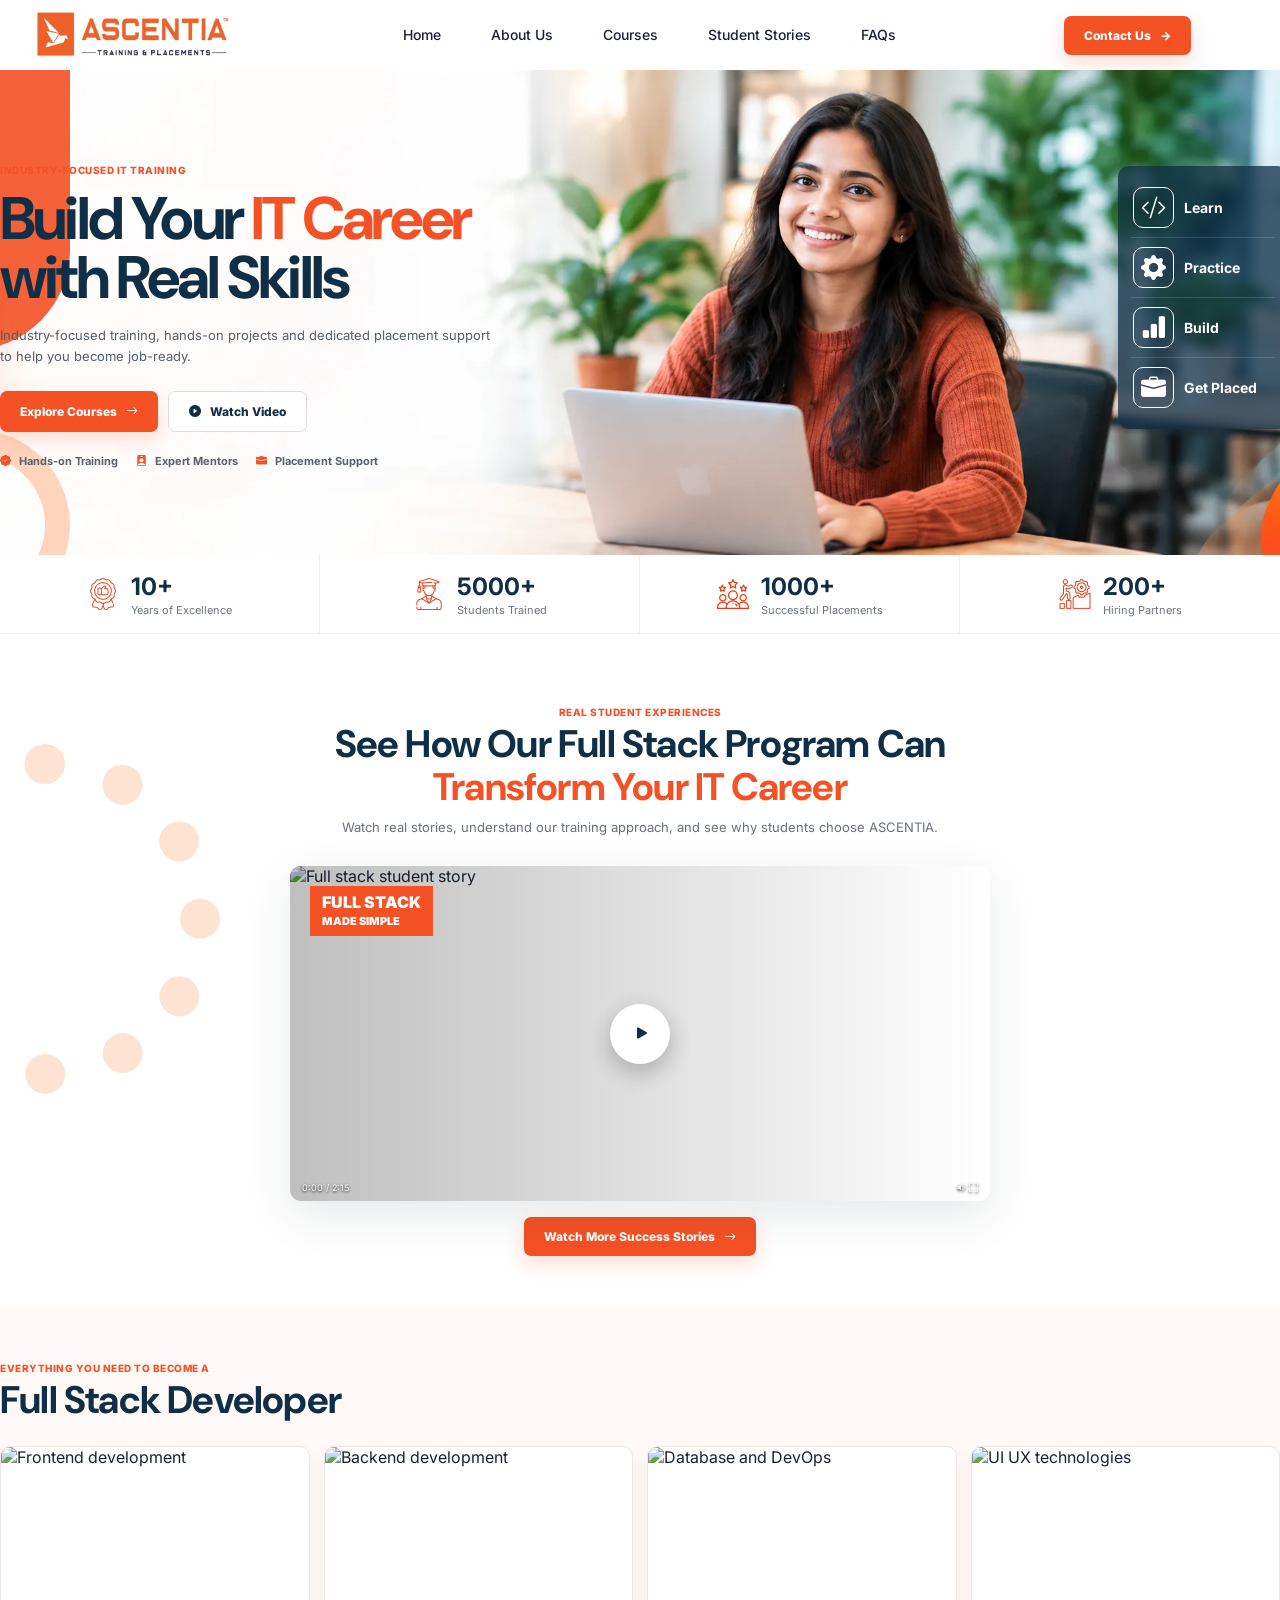
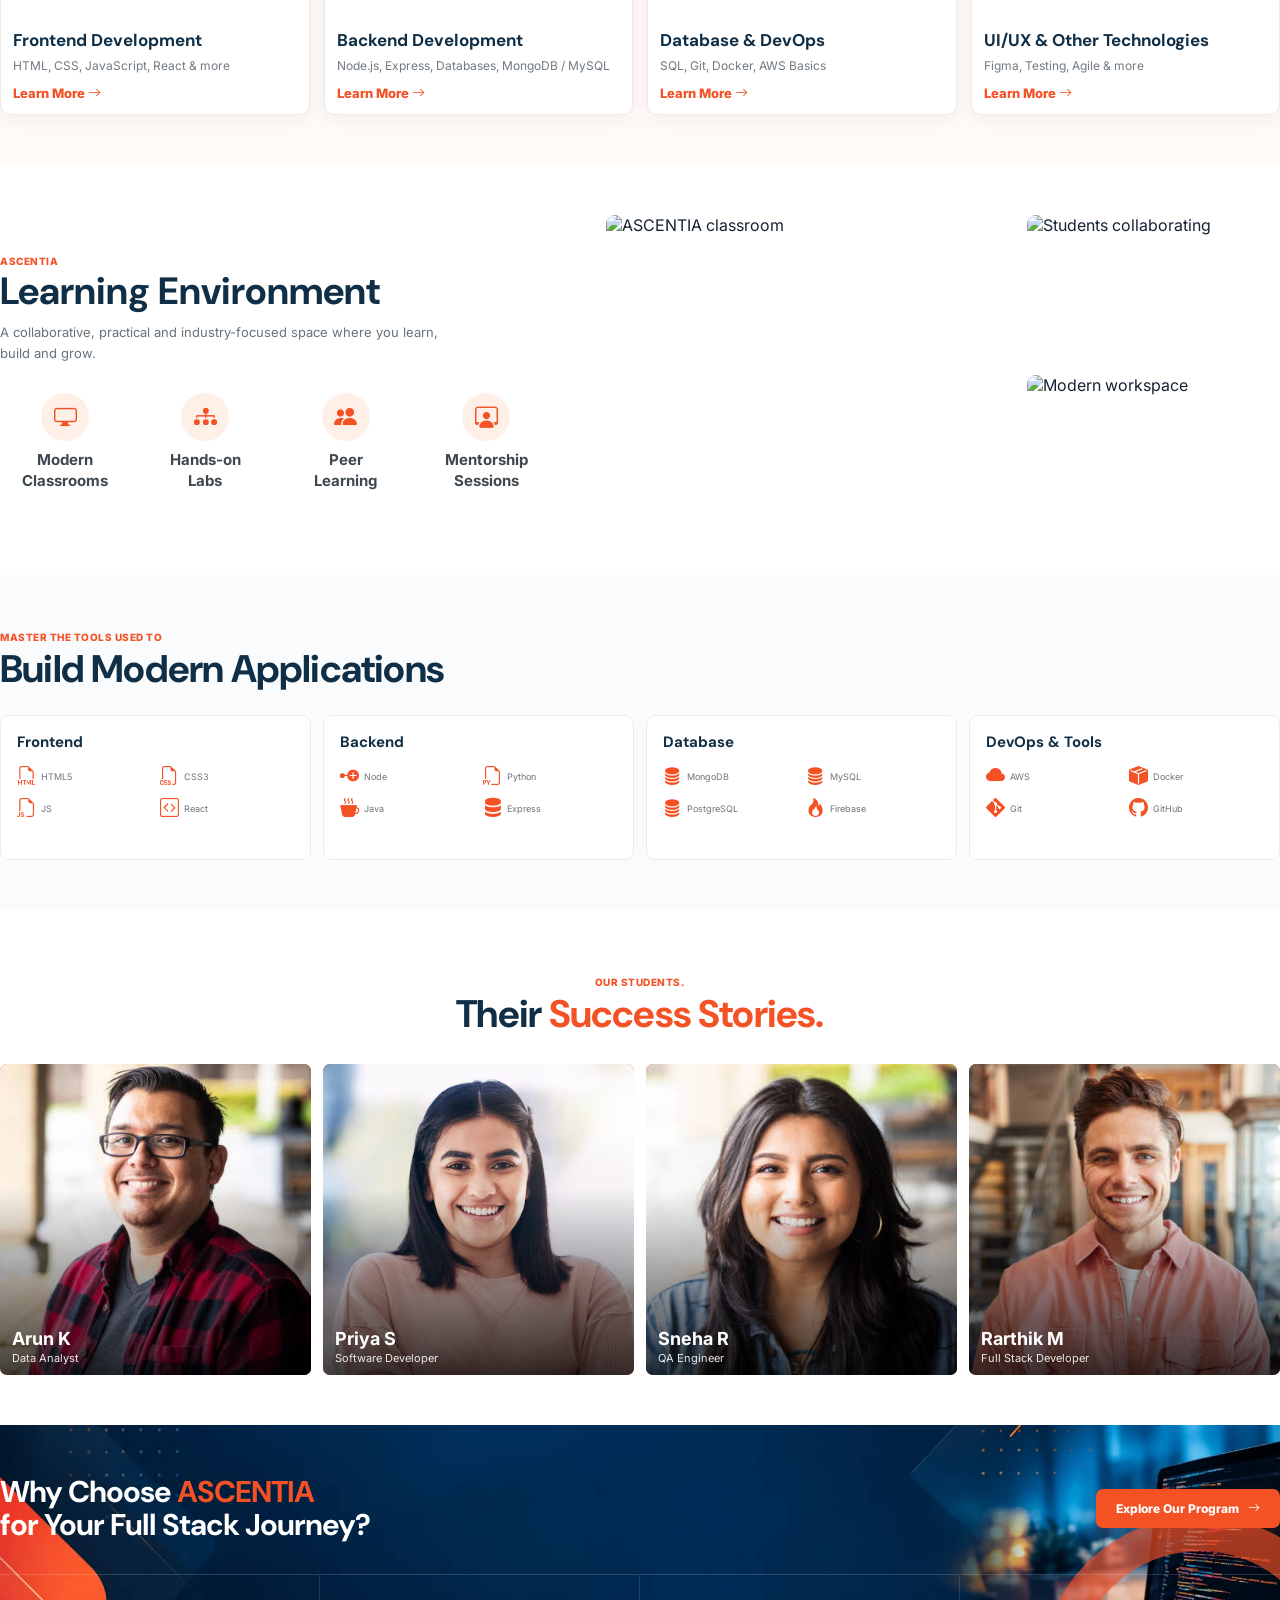
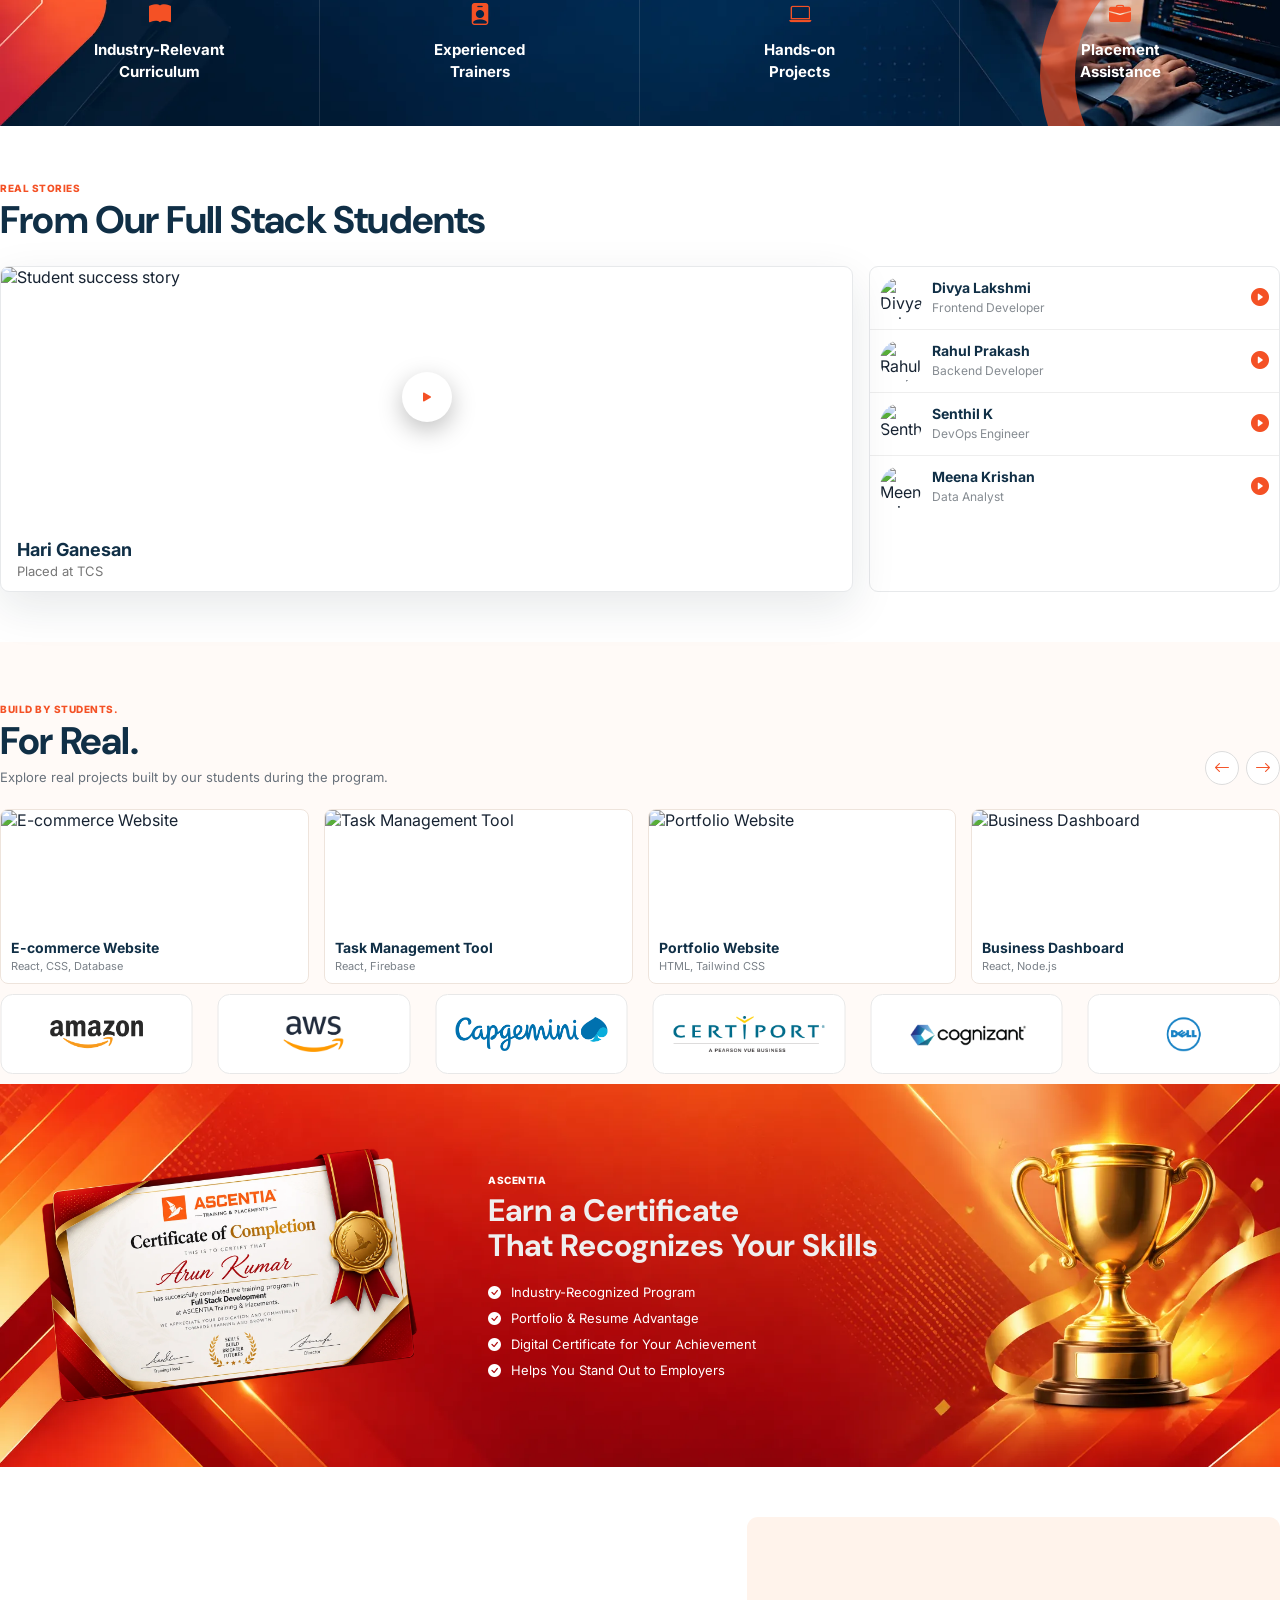
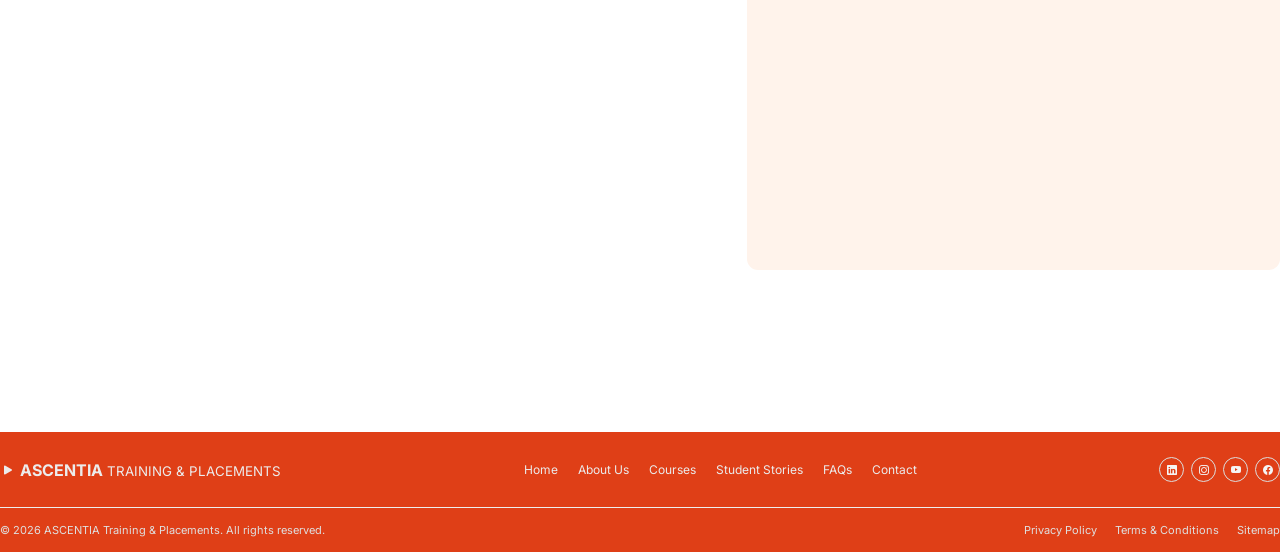
==== index.html @ ca0355bc "first commit" ====
<!DOCTYPE html>
<html lang="en">

<head>
    <meta charset="UTF-8">
    <meta name="viewport" content="width=device-width, initial-scale=1.0, maximum-scale=1.0, user-scalable=no">
    <meta name="description"
        content="ASCENTIA Training & Placements - Build your IT career with real skills, hands-on projects and placement support.">
    <title>ASCENTIA | IT Training & Placements</title>

    <link rel="stylesheet" href="assets/css/bootstrap.min.css">
    <link rel="stylesheet" href="assets/css/bootstrap-icons.min.css">
    <link rel="stylesheet" href="assets/css/swiper-bundle.min.css">
    <link rel="stylesheet" href="assets/css/aos.css">
    <link rel="stylesheet" href="assets/css/main.css">
</head>

<body>
    <div class="page-wrapper">
        <!-- Main Header-->
        <!-- ================= HEADER ================= -->
        <div class="page-wrapper">

            <header class="main-header header-style-one" id="header">

                <!-- Main Box -->
                <div class="main-box">
                    <div class="auto-container">

                        <!-- Logo -->
                        <div class="logo-box">
                            <div class="logo">
                                <a href="index.html">
                                    <img src="assets/images/logo.webp" alt="ASCENTIA Training & Placements"
                                        title="ASCENTIA Training & Placements">
                                </a>
                            </div>
                        </div>

                        <!-- Navigation -->
                        <div class="nav-outer">
                            <nav class="nav main-menu">
                                <ul class="navigation">

                                    <li>
                                        <a href="index.html">Home</a>
                                    </li>

                                    <li>
                                        <a href="#about">About Us</a>
                                    </li>

                                    <li>
                                        <a href="#courses">Courses</a>
                                    </li>

                                    <li>
                                        <a href="#stories">Student Stories</a>
                                    </li>

                                    <li>
                                        <a href="#faq">FAQs</a>
                                    </li>
                                </ul>
                            </nav>
                        </div>

                        <!-- Right Side -->
                        <div class="outer-box">

                            <div class="info-box">
                                <a href="#contact" class="btn btn-orange">
                                    Contact Us<span>→</span>
                                </a>
                            </div>

                            <div class="mobile-nav-toggler d-block d-lg-none">
                                <i class="bi bi-list"></i>
                            </div>

                        </div>

                    </div>
                </div>


                <!-- ================= MOBILE MENU ================= -->
                <div class="auto-container">

                    <div class="mobile-menu">

                        <div class="menu-backdrop"></div>

                        <nav class="menu-box">

                            <!-- Mobile Top -->
                            <div class="upper-box">

                                <div class="nav-logo">
                                    <a href="index.html">
                                        <img src="assets/images/logo.webp" alt="ASCENTIA Training & Placements">
                                    </a>
                                </div>

                                <div class="close-btn">
                                    <i class="bi bi-x"></i>
                                </div>

                            </div>


                            <!-- Mobile Navigation -->
                            <ul class="navigation clearfix d-block d-lg-none ps-0">

                                <li>
                                    <a href="index.html">Home</a>
                                </li>

                                <li>
                                    <a href="#about">About Us</a>
                                </li>

                                <li>
                                    <a href="#courses">Courses</a>
                                </li>

                                <li>
                                    <a href="#stories">Student Stories</a>
                                </li>

                                <li>
                                    <a href="#faq">FAQs</a>
                                </li>

                                <li>
                                    <a href="#contact">Contact Us</a>
                                </li>

                            </ul>


                            <!-- Mobile Content -->
                            <div class="content-box d-none d-lg-block">

                                <h4 class="title">
                                    ASCENTIA Training & Placements
                                </h4>

                                <p class="text">
                                    Industry-focused IT training with practical
                                    learning, hands-on projects, expert mentorship
                                    and placement assistance.
                                </p>

                            </div>


                            <!-- Contact Details -->
                            <ul class="contact-list-one">

                                <li>
                                    <div class="contact-info-box">

                                        <i class="bi bi-telephone"></i>

                                        <div>
                                            <span class="title">Call Now</span>

                                            <a href="tel:+918248329073">
                                                +91 82483 29073
                                            </a>
                                        </div>

                                    </div>
                                </li>


                                <li>
                                    <div class="contact-info-box">

                                        <i class="bi bi-envelope"></i>

                                        <div>
                                            <span class="title">Send Email</span>

                                            <a href="mailto:info@ascentia.example">
                                                info@ascentia.example
                                            </a>
                                        </div>

                                    </div>
                                </li>


                                <li>
                                    <div class="contact-info-box">

                                        <i class="bi bi-geo-alt"></i>

                                        <div>
                                            <span class="title">Address</span>

                                            Your Training Centre Address,
                                            Coimbatore, Tamil Nadu, India

                                        </div>

                                    </div>
                                </li>

                            </ul>


                            <!-- Social Links -->
                            <ul class="social-links mb-0">

                                <li>
                                    <a href="#" target="_blank" aria-label="Facebook">
                                        <i class="bi bi-facebook"></i>
                                    </a>
                                </li>

                                <li>
                                    <a href="#" target="_blank" aria-label="Instagram">
                                        <i class="bi bi-instagram"></i>
                                    </a>
                                </li>

                                <li>
                                    <a href="#" target="_blank" aria-label="LinkedIn">
                                        <i class="bi bi-linkedin"></i>
                                    </a>
                                </li>

                                <li>
                                    <a href="#" target="_blank" aria-label="YouTube">
                                        <i class="bi bi-youtube"></i>
                                    </a>
                                </li>

                            </ul>

                        </nav>

                    </div>

                </div>

                <!-- End Mobile Menu -->

            </header>
            <!--End Main Header -->
            <main>
                <!-- ================= HERO ================= -->
                <section class="hero" id="home">
                    <div class="shape shape-left shape-orange"></div>
                    <div class="shape shape-left-2"></div>
                    <div class="shape shape-right shape-orange"></div>
                    <div class="container hero-grid">
                        <div class="hero-copy reveal">
                            <span class="eyebrow" data-aos="fade-up" data-aos-duration="1200">INDUSTRY-FOCUSED IT
                                TRAINING</span>
                            <h1 data-aos="fade-up" data-aos-duration="1200" data-aos-delay="200">Build Your <span>IT
                                    Career</span><br>with Real Skills</h1>
                            <p data-aos="fade-up" data-aos-duration="1200" data-aos-delay="300">Industry-focused
                                training,
                                hands-on projects and dedicated placement support to help you
                                become
                                job-ready.</p>
                            <div class="hero-actions">
                                <a href="#courses" class="btn btn-orange" data-aos="fade-up" data-aos-duration="1200"
                                    data-aos-delay="400">Explore Courses <i class="bi bi-arrow-right"></i></a>
                                <button class="btn btn-outline video-btn"
                                    data-video="https://www.youtube.com/embed/ScMzIvxBSi4" data-aos="fade-up"
                                    data-aos-duration="1200" data-aos-delay="400">
                                    <i class="bi bi-play-circle-fill"></i> Watch Video
                                </button>
                            </div>
                            <div class="hero-points">
                                <span data-aos="fade-up" data-aos-duration="1200" data-aos-delay="500"><i
                                        class="bi bi-patch-check-fill"></i> Hands-on Training</span>
                                <span data-aos="fade-up" data-aos-duration="1200" data-aos-delay="550"><i
                                        class="bi bi-person-badge-fill"></i> Expert Mentors</span>
                                <span data-aos="fade-up" data-aos-duration="1200" data-aos-delay="600"><i
                                        class="bi bi-briefcase-fill"></i> Placement Support</span>
                            </div>
                        </div>
                        <div class="hero-visual reveal">
                            <!-- <div class="hero-image-wrap">
                            <img src="https://images.unsplash.com/photo-1531482615713-2afd69097998?auto=format&fit=crop&w=1000&q=85"
                                alt="Student learning IT skills">
                        </div> -->
                            <div class="hero-side-card" data-aos="zoom-in" data-aos-duration="1200"
                                data-aos-delay="200">
                                <div><i class="bi bi-code-slash"></i><span>Learn</span></div>
                                <div><i class="bi bi-gear-fill"></i><span>Practice</span></div>
                                <div><i class="bi bi-bar-chart-fill"></i><span>Build</span></div>
                                <div><i class="bi bi-briefcase-fill"></i><span>Get Placed</span></div>
                            </div>
                        </div>
                    </div>
                </section>

                <!-- ================= STATS ================= -->
                <section class="stats-section">
                    <div class="container stats-grid">
                        <div class="stat-item" data-aos="fade-up" data-aos-duration="1200">
                            <div class="stat-icon">
                                <img src="assets/images/icons/excellence.png" alt="">
                            </div>
                            <div><strong>10+</strong><span>Years of Excellence</span></div>
                        </div>
                        <div class="stat-item" data-aos="fade-up" data-aos-duration="1200">
                            <div class="stat-icon">
                                <img src="assets/images/icons/students.png" alt="">
                            </div>
                            <div><strong>5000+</strong><span>Students Trained</span></div>
                        </div>
                        <div class="stat-item" data-aos="fade-up" data-aos-duration="1200">
                            <div class="stat-icon">
                                <img src="assets/images/icons/hiring-partner.png" alt="">
                            </div>
                            <div><strong>1000+</strong><span>Successful Placements</span></div>
                        </div>
                        <div class="stat-item" data-aos="fade-up" data-aos-duration="1200">
                            <div class="stat-icon">
                                <img src="assets/images/icons/placements.png" alt="">
                            </div>
                            <div><strong>200+</strong><span>Hiring Partners</span></div>
                        </div>
                    </div>
                </section>

                <!-- ================= VIDEO ================= -->
                <section class="video-section section-pad">
                    <div class="container">
                        <div class="section-heading center reveal" data-aos="fade-up" data-aos-duration="1200">
                            <span class="section-label">REAL STUDENT EXPERIENCES</span>
                            <h2>See How Our Full Stack Program Can <span>Transform Your IT Career</span></h2>
                            <p>Watch real stories, understand our training approach, and see why students choose
                                ASCENTIA.
                            </p>
                        </div>
                        <div class="featured-video reveal" data-aos="zoom-in" data-aos-duration="1200">
                            <div class="video-thumb">
                                <img src="https://images.unsplash.com/photo-1516321318423-f06f85e504b3?auto=format&fit=crop&w=1000&q=85"
                                    alt="Full stack student story">
                                <div class="video-overlay"></div>
                                <span class="video-label">FULL STACK<br><small>MADE SIMPLE</small></span>
                                <button class="play-large video-btn"
                                    data-video="https://www.youtube.com/embed/ScMzIvxBSi4" aria-label="Play video">
                                    <i class="bi bi-play-fill"></i>
                                </button>
                                <div class="video-controls">
                                    <span>0:00 / 2:15</span>
                                    <span><i class="bi bi-volume-up-fill"></i> <i class="bi bi-fullscreen"></i></span>
                                </div>
                            </div>
                        </div>
                        <div class="center">
                            <button class="btn btn-orange video-btn"
                                data-video="https://www.youtube.com/embed/ScMzIvxBSi4">Watch More Success Stories <i
                                    class="bi bi-arrow-right"></i></button>
                        </div>
                    </div>
                </section>

                <!-- ================= COURSES ================= -->
                <section class="courses-section section-pad" id="courses">
                    <div class="container">
                        <div class="section-top reveal d-flex justify-content-center" data-aos="fade-up"
                            data-aos-duration="1200">
                            <div class="text-center w-100">
                                <span class="section-label">EVERYTHING YOU NEED TO BECOME A</span>
                                <h2>Full Stack Developer</h2>
                            </div>
                            <!-- <a href="#" class="text-link">View All Courses <i class="bi bi-arrow-right"></i></a> -->
                        </div>
                        <div class="course-grid">
                            <article class="course-card reveal" data-aos="fade-up" data-aos-duration="1200">
                                <div class="course-img"><img
                                        src="https://images.unsplash.com/photo-1547658719-da2b51169166?auto=format&fit=crop&w=700&q=80"
                                        alt="Frontend development"></div>
                                <div class="course-content">
                                    <h3> Frontend Development</h3>
                                    <p>HTML, CSS, JavaScript, React & more</p>
                                    <a href="#">Learn More <i class="bi bi-arrow-right"></i></a>
                                </div>
                            </article>
                            <article class="course-card reveal" data-aos="fade-up" data-aos-duration="1200"
                                data-aos-delay="100">
                                <div class="course-img"><img
                                        src="https://images.unsplash.com/photo-1555066931-4365d14bab8c?auto=format&fit=crop&w=700&q=80"
                                        alt="Backend development"></div>
                                <div class="course-content">
                                    <h3> Backend Development</h3>
                                    <p>Node.js, Express, Databases, MongoDB / MySQL</p>
                                    <a href="#">Learn More <i class="bi bi-arrow-right"></i></a>
                                </div>
                            </article>
                            <article class="course-card reveal" data-aos="fade-up" data-aos-duration="1200"
                                data-aos-delay="200">
                                <div class="course-img"><img
                                        src="https://images.unsplash.com/photo-1558494949-ef010cbdcc31?auto=format&fit=crop&w=700&q=80"
                                        alt="Database and DevOps"></div>
                                <div class="course-content">
                                    <h3> Database & DevOps</h3>
                                    <p>SQL, Git, Docker, AWS Basics</p>
                                    <a href="#">Learn More <i class="bi bi-arrow-right"></i></a>
                                </div>
                            </article>
                            <article class="course-card reveal" data-aos="fade-up" data-aos-duration="1200"
                                data-aos-delay="300">
                                <div class="course-img"><img
                                        src="https://images.unsplash.com/photo-1558655146-9f40138edfeb?auto=format&fit=crop&w=700&q=80"
                                        alt="UI UX technologies"></div>
                                <div class="course-content">
                                    <h3> UI/UX & Other Technologies</h3>
                                    <p>Figma, Testing, Agile & more</p>
                                    <a href="#">Learn More <i class="bi bi-arrow-right"></i></a>
                                </div>
                            </article>
                        </div>
                    </div>
                </section>

                <!-- ================= LEARNING ENVIRONMENT ================= -->
                <section class="environment-section section-pad" id="about">
                    <div class="container">
                        <div class=" env-grid">
                            <div class="env-copy reveal" data-aos="fade-up" data-aos-duration="1200">
                                <span class="section-label">ASCENTIA</span>
                                <h2>Learning Environment</h2>
                                <p>A collaborative, practical and industry-focused space where you learn, build and
                                    grow.
                                </p>
                                <div class="env-features">
                                    <div><span><i class="bi bi-display"></i></span><strong>Modern<br>Classrooms</strong>
                                    </div>
                                    <div><span><i
                                                class="bi bi-diagram-3-fill"></i></span><strong>Hands-on<br>Labs</strong>
                                    </div>
                                    <div><span><i class="bi bi-people-fill"></i></span><strong>Peer<br>Learning</strong>
                                    </div>
                                    <div><span><i
                                                class="bi bi-person-workspace"></i></span><strong>Mentorship<br>Sessions</strong>
                                    </div>
                                </div>
                            </div>
                            <div class="env-gallery reveal">
                                <img class="env-main-img"
                                    src="https://www.ascentiaindia.in/assets/images/gallery/gal1.webp"
                                    alt="ASCENTIA classroom" data-aos="zoom-in" data-aos-duration="1200"
                                    data-aos-delay="100">
                                <img src="https://www.ascentiaindia.in/assets/images/gallery/gal2.webp"
                                    alt="Students collaborating" data-aos="zoom-in" data-aos-duration="1200"
                                    data-aos-delay="200">
                                <img src="https://www.ascentiaindia.in/assets/images/gallery/gal5.webp"
                                    alt="Modern workspace" data-aos="zoom-in" data-aos-duration="1200"
                                    data-aos-delay="300">
                            </div>
                        </div>
                    </div>
                </section>

                <!-- ================= TOOLS ================= -->
                <section class="tools-section section-pad">
                    <div class="container">
                        <div class="section-top reveal d-flex justify-content-center" data-aos="fade-up"
                            data-aos-duration="1200">
                            <div class="text-center">
                                <span class="section-label">MASTER THE TOOLS USED TO</span>
                                <h2>Build Modern Applications</h2>
                            </div>
                        </div>
                        <div class="tools-grid">
                            <div class="tool-box reveal" data-aos="fade-up" data-aos-duration="1200">
                                <h4>Frontend</h4>
                                <div class="tech-logos">
                                    <span><i class="bi bi-filetype-html"></i> HTML5</span>
                                    <span><i class="bi bi-filetype-css"></i> CSS3</span>
                                    <span><i class="bi bi-filetype-js"></i> JS</span>
                                    <span><i class="bi bi-code-square"></i> React</span>
                                </div>
                            </div>
                            <div class="tool-box reveal" data-aos="fade-up" data-aos-duration="1200">
                                <h4>Backend</h4>
                                <div class="tech-logos">
                                    <span><i class="bi bi-node-plus-fill"></i> Node</span>
                                    <span><i class="bi bi-filetype-py"></i> Python</span>
                                    <span><i class="bi bi-cup-hot-fill"></i> Java</span>
                                    <span><i class="bi bi-server"></i> Express</span>
                                </div>
                            </div>
                            <div class="tool-box reveal" data-aos="fade-up" data-aos-duration="1200">
                                <h4>Database</h4>
                                <div class="tech-logos">
                                    <span><i class="bi bi-database-fill"></i> MongoDB</span>
                                    <span><i class="bi bi-database-fill"></i> MySQL</span>
                                    <span><i class="bi bi-database-fill"></i> PostgreSQL</span>
                                    <span><i class="bi bi-fire"></i> Firebase</span>
                                </div>
                            </div>
                            <div class="tool-box reveal" data-aos="fade-up" data-aos-duration="1200">
                                <h4>DevOps & Tools</h4>
                                <div class="tech-logos">
                                    <span><i class="bi bi-cloud-fill"></i> AWS</span>
                                    <span><i class="bi bi-box-seam-fill"></i> Docker</span>
                                    <span><i class="bi bi-git"></i> Git</span>
                                    <span><i class="bi bi-github"></i> GitHub</span>
                                </div>
                            </div>
                        </div>
                    </div>
                </section>

                <!-- ================= STUDENTS ================= -->
                <section class="students-section section-pad" id="stories">
                    <div class="container">
                        <div class="section-heading center reveal" data-aos="fade-up" data-aos-duration="1200">
                            <span class="section-label">OUR STUDENTS.</span>
                            <h2>Their <span>Success Stories.</span></h2>
                        </div>
                        <div class="student-grid">
                            <article class="student-card reveal" data-aos="fade-left" data-aos-duration="1200">
                                <img src="assets/images/person-1.jpg" alt="Priya S">
                                <div><strong>Arun K</strong><span>Data Analyst</span></div>
                            </article>
                            <article class="student-card reveal" data-aos="fade-left" data-aos-duration="1200"
                                data-aos-delay="100">
                                <img src="assets/images/person-2.jpg" alt="Arun K">
                                <div><strong>Priya S</strong><span>Software Developer</span></div>
                            </article>
                            <article class="student-card reveal" data-aos="fade-left" data-aos-duration="1200"
                                data-aos-delay="200">
                                <img src="assets/images/person-3.jpg" alt="Sneha R">
                                <div><strong>Sneha R</strong><span>QA Engineer</span></div>
                            </article>
                            <article class="student-card reveal" data-aos="fade-left" data-aos-duration="1200"
                                data-aos-delay="300">
                                <img src="assets/images/person-4.jpg" alt="Rarthik M">
                                <div><strong>Rarthik M</strong><span>Full Stack Developer</span></div>
                            </article>
                        </div>
                    </div>
                </section>

                <!-- ================= WHY ASCENTIA ================= -->
                <section class="why-section">
                    <div class="container">
                        <div class="why-header" data-aos="fade-up" data-aos-duration="1200">
                            <h2>Why Choose <span>ASCENTIA</span><br>for Your Full Stack Journey?</h2>
                            <a href="#courses" class="btn btn-orange">Explore Our Program <i
                                    class="bi bi-arrow-right"></i></a>
                        </div>
                        <div class="why-grid">
                            <div data-aos="zoom-in" data-aos-duration="1200"><i
                                    class="bi bi-book-fill"></i><strong>Industry-Relevant<br>Curriculum</strong></div>
                            <div data-aos="zoom-in" data-aos-duration="1200"><i
                                    class="bi bi-person-badge-fill"></i><strong>Experienced<br>Trainers</strong></div>
                            <div data-aos="zoom-in" data-aos-duration="1200"><i
                                    class="bi bi-laptop"></i><strong>Hands-on<br>Projects</strong></div>
                            <div data-aos="zoom-in" data-aos-duration="1200"><i
                                    class="bi bi-briefcase-fill"></i><strong>Placement<br>Assistance</strong></div>
                        </div>
                    </div>
                </section>

                <!-- ================= REAL STORIES ================= -->
                <section class="stories-section section-pad">
                    <div class="container">
                        <div class="section-top reveal" data-aos="fade-up" data-aos-duration="1200">
                            <div>
                                <span class="section-label">REAL STORIES</span>
                                <h2>From Our Full Stack Students</h2>
                            </div>
                        </div>
                        <div class="story-layout">
                            <div class="main-story reveal" data-aos="fade-up" data-aos-duration="1200"
                                data-aos-delay="100">
                                <div class="story-video">
                                    <img src="https://images.unsplash.com/photo-1556761175-b413da4baf72?auto=format&fit=crop&w=1000&q=85"
                                        alt="Student success story">
                                    <button class="play-small video-btn"
                                        data-video="https://www.youtube.com/embed/ScMzIvxBSi4"><i
                                            class="bi bi-play-fill"></i></button>
                                </div>
                                <div class="story-info">
                                    <strong>Hari Ganesan</strong>
                                    <span>Placed at TCS</span>
                                </div>
                            </div>
                            <div class="mini-stories">
                                <div><img
                                        src="https://images.unsplash.com/photo-1494790108377-be9c29b29330?auto=format&fit=crop&w=150&q=80"
                                        alt="Divya Lakshmi"><span><b>Divya Lakshmi</b><small>Frontend
                                            Developer</small></span><i class="bi bi-play-circle-fill"></i></div>
                                <div><img
                                        src="https://images.unsplash.com/photo-1506794778202-cad84cf45f1d?auto=format&fit=crop&w=150&q=80"
                                        alt="Rahul Prakash"><span><b>Rahul Prakash</b><small>Backend
                                            Developer</small></span><i class="bi bi-play-circle-fill"></i></div>
                                <div><img
                                        src="https://images.unsplash.com/photo-1500648767791-00dcc994a43e?auto=format&fit=crop&w=150&q=80"
                                        alt="Senthil K"><span><b>Senthil K</b><small>DevOps Engineer</small></span><i
                                        class="bi bi-play-circle-fill"></i></div>
                                <div><img
                                        src="https://images.unsplash.com/photo-1544005313-94ddf0286df2?auto=format&fit=crop&w=150&q=80"
                                        alt="Meena Krishan"><span><b>Meena Krishan</b><small>Data
                                            Analyst</small></span><i class="bi bi-play-circle-fill"></i></div>
                            </div>
                        </div>
                    </div>
                </section>

                <!-- ================= PROJECTS ================= -->
                <section class="projects-section">
                    <div class="container">
                        <div class="section-top">
                            <div data-aos="fade-up" data-aos-duration="1200">
                                <span class="section-label">BUILD BY STUDENTS.</span>
                                <h2>For Real.</h2>
                                <p>Explore real projects built by our students during the program.</p>
                            </div>
                            <div class="slider-arrows">
                                <button id="projectPrev" aria-label="Previous project"><i
                                        class="bi bi-arrow-left"></i></button>
                                <button id="projectNext" aria-label="Next project"><i
                                        class="bi bi-arrow-right"></i></button>
                            </div>
                        </div>
                        <div class="swiper projectsSwiper" data-aos="fade-up" data-aos-duration="1200">

                            <div class="swiper-wrapper">

                                <!-- Project 1 -->
                                <div class="swiper-slide">
                                    <div class="project-card">
                                        <img src="https://images.unsplash.com/photo-1556742049-0cfed4f6a45d?auto=format&fit=crop&w=700&q=80"
                                            alt="E-commerce Website">
                                        <strong>E-commerce Website</strong>
                                        <small>React, CSS, Database</small>
                                    </div>
                                </div>

                                <!-- Project 2 -->
                                <div class="swiper-slide">
                                    <div class="project-card">
                                        <img src="https://images.unsplash.com/photo-1551288049-bebda4e38f71?auto=format&fit=crop&w=700&q=80"
                                            alt="Task Management Tool">
                                        <strong>Task Management Tool</strong>
                                        <small>React, Firebase</small>
                                    </div>
                                </div>

                                <!-- Project 3 -->
                                <div class="swiper-slide">
                                    <div class="project-card">
                                        <img src="https://images.unsplash.com/photo-1467232004584-a241de8bcf5d?auto=format&fit=crop&w=700&q=80"
                                            alt="Portfolio Website">
                                        <strong>Portfolio Website</strong>
                                        <small>HTML, Tailwind CSS</small>
                                    </div>
                                </div>

                                <!-- Project 4 -->
                                <div class="swiper-slide">
                                    <div class="project-card">
                                        <img src="https://images.unsplash.com/photo-1558655146-d09347e92766?auto=format&fit=crop&w=700&q=80"
                                            alt="Business Dashboard">
                                        <strong>Business Dashboard</strong>
                                        <small>React, Node.js</small>
                                    </div>
                                </div>

                                <!-- Project 5 -->
                                <div class="swiper-slide">
                                    <div class="project-card">
                                        <img src="https://images.unsplash.com/photo-1556740749-887f6717d7e4?auto=format&fit=crop&w=700&q=80"
                                            alt="Booking Platform">
                                        <strong>Booking Platform</strong>
                                        <small>Next.js, MySQL</small>
                                    </div>
                                </div>

                            </div>
                        </div>
                        <div class="swiper partnersSwiper" data-aos="fade-up" data-aos-duration="1000">

                            <div class="swiper-wrapper my-3">

                                <div class="swiper-slide">
                                    <div class="partner-item">
                                        <img src="assets/images/logo/accenture.png" alt="">
                                    </div>
                                </div>

                                <div class="swiper-slide">
                                    <div class="partner-item">
                                        <img src="assets/images/logo/amazon.png" alt="">
                                    </div>
                                </div>

                                <div class="swiper-slide">
                                    <div class="partner-item">
                                        <img src="assets/images/logo/aws.png" alt="">
                                    </div>
                                </div>

                                <div class="swiper-slide">
                                    <div class="partner-item">
                                        <img src="assets/images/logo/capgemini.png" alt="">
                                    </div>
                                </div>

                                <div class="swiper-slide">
                                    <div class="partner-item">
                                        <img src="assets/images/logo/certiport.webp" alt="">
                                    </div>
                                </div>

                                <div class="swiper-slide">
                                    <div class="partner-item">
                                        <img src="assets/images/logo/cognizant.png" alt="">
                                    </div>
                                </div>

                                <div class="swiper-slide">
                                    <div class="partner-item">
                                        <img src="assets/images/logo/dell.png" alt="">
                                    </div>
                                </div>

                                <div class="swiper-slide">
                                    <div class="partner-item">
                                        <img src="assets/images/logo/ibm.png" alt="">
                                    </div>
                                </div>
                                <div class="swiper-slide">
                                    <div class="partner-item">
                                        <img src="assets/images/logo/infosys.png" alt="">
                                    </div>
                                </div>

                                <div class="swiper-slide">
                                    <div class="partner-item">
                                        <img src="assets/images/logo/meta.png" alt="">
                                    </div>
                                </div>

                                <div class="swiper-slide">
                                    <div class="partner-item">
                                        <img src="assets/images/logo/microsoft.png" alt="">
                                    </div>
                                </div>
                                <div class="swiper-slide">
                                    <div class="partner-item">
                                        <img src="assets/images/logo/oracle.png" alt="">
                                    </div>
                                </div>
                                <div class="swiper-slide">
                                    <div class="partner-item">
                                        <img src="assets/images/logo/tcs.png" alt="">
                                    </div>
                                </div>

                                <div class="swiper-slide">
                                    <div class="partner-item">
                                        <img src="assets/images/logo/tech-mahindra.png" alt="">
                                    </div>
                                </div>

                                <div class="swiper-slide">
                                    <div class="partner-item">
                                        <img src="assets/images/logo/wipro.png" alt="">
                                    </div>
                                </div>
                            </div>
                        </div>
                    </div>
                </section>

                <!-- ================= CERTIFICATE ================= -->
                <section class="certificate-section">
                    <div class="container certificate-grid">
                        <div class="certificate-card reveal" data-aos="fade-up-left" data-aos-duration="1200">
                            <img src="assets/images/certificate.webp" alt="">
                        </div>
                        <div class="certificate-copy reveal" data-aos="zoom-in" data-aos-duration="1200"
                            data-aos-delay="100">
                            <span class="section-label">ASCENTIA</span>
                            <h2>Earn a Certificate<br>That Recognizes Your Skills</h2>
                            <ul>
                                <li><i class="bi bi-check-circle-fill"></i> Industry-Recognized Program</li>
                                <li><i class="bi bi-check-circle-fill"></i> Portfolio & Resume Advantage</li>
                                <li><i class="bi bi-check-circle-fill"></i> Digital Certificate for Your Achievement
                                </li>
                                <li><i class="bi bi-check-circle-fill"></i> Helps You Stand Out to Employers</li>
                            </ul>
                        </div>
                    </div>
                </section>

                <!-- ================= FAQ ================= -->
                <section class="faq-section section-pad" id="faq">
                    <div class="container faq-grid">
                        <div class="faq-list reveal">
                            <div class="section-heading" data-aos="fade-up" data-aos-duration="1200">
                                <span class="section-label">FREQUENTLY ASKED QUESTIONS</span>
                                <h2>Have Questions?</h2>
                            </div>
                            <div class="accordion">
                                <div class="faq-item active" data-aos="fade-up" data-aos-duration="1200">
                                    <button>What is the eligibility for the courses? <i
                                            class="bi bi-chevron-down"></i></button>
                                    <div class="faq-answer">Our programs are designed for students, graduates, career
                                        starters
                                        and working professionals. Individual course requirements may vary.</div>
                                </div>
                                <div class="faq-item" data-aos="fade-up" data-aos-duration="1200" data-aos-delay="100">
                                    <button>How long is the course duration? <i class="bi bi-chevron-down"></i></button>
                                    <div class="faq-answer">Course duration depends on the selected program and learning
                                        path.
                                        Contact our team for the current batch schedule.</div>
                                </div>
                                <div class="faq-item" data-aos="fade-up" data-aos-duration="1200" data-aos-delay="200">
                                    <button>Do you offer online and offline classes? <i
                                            class="bi bi-chevron-down"></i></button>
                                    <div class="faq-answer">Yes. Training formats can include online and classroom
                                        learning
                                        based on the selected program and batch.</div>
                                </div>
                                <div class="faq-item" data-aos="fade-up" data-aos-duration="1200" data-aos-delay="300">
                                    <button>Will I get placement support after the course? <i
                                            class="bi bi-chevron-down"></i></button>
                                    <div class="faq-answer">Placement assistance includes interview preparation, resume
                                        guidance, job-readiness support and access to relevant opportunities.</div>
                                </div>
                                <div class="faq-item" data-aos="fade-up" data-aos-duration="1200" data-aos-delay="400">
                                    <button>Will I receive a certificate after completing the course? <i
                                            class="bi bi-chevron-down"></i></button>
                                    <div class="faq-answer">Yes. Eligible students receive a certificate after
                                        successfully
                                        completing the required program.</div>
                                </div>
                            </div>
                        </div>
                        <div class="faq-contact reveal">
                            <div class="faq-contact-image" data-aos="fade-right" data-aos-duration="1200">
                                <img src="https://images.unsplash.com/photo-1573496359142-b8d87734a5a2?auto=format&fit=crop&w=700&q=85"
                                    alt="Career advisor">
                            </div>
                            <div class="faq-contact-copy" data-aos="fade-up-left" data-aos-duration="1200">
                                <h3>Still have<br>questions?</h3>
                                <p>Talk to our course advisor and get the right guidance for your career.</p>
                                <a href="#contact" class="btn btn-orange">Talk to an Expert <i
                                        class="bi bi-arrow-right"></i></a>
                            </div>
                        </div>
                    </div>
                </section>

                <!-- ================= CTA ================= -->
                <section class="final-cta" id="contact" data-aos="zoom-in" data-aos-duration="1200">
                    <div class="container">
                        <div>
                            <h2>Your Future in IT <span>Starts Today!</span></h2>
                            <p>Learn. Practice. Build. Get Placed.</p>
                        </div>
                        <a href="mailto:info@ascentia.example" class="btn btn-orange">Enquire Now <i
                                class="bi bi-arrow-right"></i></a>
                    </div>
                </section>
            </main>
        </div>
        <!-- ================= FOOTER ================= -->
        <!-- ================= FOOTER ================= -->
        <footer class="footer">

            <div class="container footer-main">

                <!-- Logo -->
                <a href="index.html" class="logo footer-logo">

                    <span class="logo-mark">
                        <i class="bi bi-play-fill"></i>
                    </span>

                    <span>
                        <strong>ASCENTIA</strong>
                        <small>TRAINING & PLACEMENTS</small>
                    </span>

                </a>


                <!-- Footer Navigation -->
                <nav>

                    <a href="index.html">
                        Home
                    </a>

                    <a href="#about">
                        About Us
                    </a>

                    <a href="#courses">
                        Courses
                    </a>

                    <a href="#stories">
                        Student Stories
                    </a>

                    <a href="#faq">
                        FAQs
                    </a>

                    <a href="#contact">
                        Contact
                    </a>

                </nav>


                <!-- Social Links -->
                <div class="socials">

                    <a href="#" aria-label="LinkedIn" target="_blank" rel="noopener noreferrer">
                        <i class="bi bi-linkedin"></i>
                    </a>

                    <a href="#" aria-label="Instagram" target="_blank" rel="noopener noreferrer">
                        <i class="bi bi-instagram"></i>
                    </a>

                    <a href="#" aria-label="YouTube" target="_blank" rel="noopener noreferrer">
                        <i class="bi bi-youtube"></i>
                    </a>

                    <a href="#" aria-label="Facebook" target="_blank" rel="noopener noreferrer">
                        <i class="bi bi-facebook"></i>
                    </a>

                </div>

            </div>


            <!-- Footer Bottom -->
            <div class="footer-bottom container">

                <span>
                    © 2026 ASCENTIA Training & Placements.
                    All rights reserved.
                </span>

                <div>

                    <a href="#">
                        Privacy Policy
                    </a>

                    <a href="#">
                        Terms &amp; Conditions
                    </a>

                    <a href="#">
                        Sitemap
                    </a>

                </div>

            </div>

        </footer>

        <!-- VIDEO MODAL -->
        <div class="modal" id="videoModal" aria-hidden="true">
            <div class="modal-backdrop" id="modalBackdrop"></div>
            <div class="modal-content">
                <button class="modal-close" id="modalClose"><i class="bi bi-x-lg"></i></button>
                <iframe id="videoFrame" src="" title="ASCENTIA video"
                    allow="autoplay; encrypted-media; picture-in-picture" allowfullscreen></iframe>
            </div>
        </div>

        <button class="back-top" id="backTop" aria-label="Back to top"><i class="bi bi-arrow-up"></i></button>
        <script src="assets/js/jquery.min.js"></script>
        <script src="assets/js/bootstrap.bundle.min.js"></script>
        <script src="assets/js/bootstrap.min.js"></script>
        <script src="assets/js/aos.js"></script>
        <script src="assets/js/swiper-bundle.min.js"></script>
        <script>
            AOS.init();
        </script>
        <script>
            const mainBox = document.querySelector(".main-box");

            window.addEventListener("scroll", () => {
                if (window.scrollY >= 100) {
                    mainBox.classList.add("scrolled");
                } else {
                    mainBox.classList.remove("scrolled");
                }
            });

            function headerStyle() {
                if ($(".main-header").length) {
                    var windowpos = $(window).scrollTop();
                    var siteHeader = $(".header-style-one");
                    var scrollLink = $(".scroll-to-top");
                    var sticky_header = $(".main-header .sticky-header");
                    if (windowpos > 100) {
                        sticky_header.addClass("fixed-header animated slideInDown");
                        scrollLink.fadeIn(300);
                    } else {
                        sticky_header.removeClass("fixed-header animated slideInDown");
                        scrollLink.fadeOut(300);
                    }
                    if (windowpos > 1) {
                        siteHeader.addClass("fixed-header");
                    } else {
                        siteHeader.removeClass("fixed-header");
                    }
                }
            }
            headerStyle();

            //Submenu Dropdown Toggle
            if ($(".main-header li.dropdown ul").length) {
                $(".main-header .navigation li.dropdown").append(
                    '<div class="dropdown-btn"><i class="fa fa-angle-down"></i></div>'
                );
                //Megamenu Toggle
            }

            //Hidder bar
            if ($(".hidden-bar").length) {
                //Menu Toggle Btn
                $(".toggle-hidden-bar").on("click", function () {
                    $("body").addClass("active-hidden-bar");
                });

                //Menu Toggle Btn
                $(".hidden-bar-back-drop, .hidden-bar .close-btn").on(
                    "click",
                    function () {
                        $("body").removeClass("active-hidden-bar");
                    }
                );
            }

            //Mobile Nav Hide Show
            if ($(".mobile-menu").length) {
                var mobileMenuContent = $(".main-header .main-menu .navigation").html();

                $(".mobile-menu .navigation").append(mobileMenuContent);
                $(".sticky-header .navigation").append(mobileMenuContent);
                $(".mobile-menu .close-btn").on("click", function () {
                    $("body").removeClass("mobile-menu-visible");
                });

                //Dropdown Button
                $(".mobile-menu li.dropdown .dropdown-btn").on("click", function () {
                    $(this).prev("ul").slideToggle(500);
                    $(this).toggleClass("active");
                    $(this).prev(".mega-menu").slideToggle(500);
                });

                //Menu Toggle Btn
                $(".mobile-nav-toggler").on("click", function () {
                    $("body").addClass("mobile-menu-visible");
                });

                //Menu Toggle Btn
                $(".mobile-menu .menu-backdrop, .mobile-menu .close-btn").on(
                    "click",
                    function () {
                        $("body").removeClass("mobile-menu-visible");
                    }
                );
            }

            //Header Search
            if ($(".search-btn").length) {
                $(".search-btn").on("click", function () {
                    $(".main-header").addClass("moblie-search-active");
                });
                $(".close-search, .search-back-drop").on("click", function () {
                    $(".main-header").removeClass("moblie-search-active");
                });
            }
        </script>
        <script>
            const projectsSwiper = new Swiper('.projectsSwiper', {
                loop: true,
                spaceBetween: 25,
                slidesPerView: 3,
                autoplay: {
                    delay: 3000,
                    disableOnInteraction: false,
                },
                breakpoints: {

                    0: {
                        slidesPerView: 1,
                        spaceBetween: 8
                    },

                    576: {
                        slidesPerView: 2,
                        spaceBetween: 10
                    },

                    992: {
                        slidesPerView: 4,
                        spaceBetween: 15
                    }

                }

            });
        </script>
        <script>
            const partnersSwiper = new Swiper('.partnersSwiper', {

                loop: true,

                speed: 5000,

                slidesPerView: 2,

                spaceBetween: 15,

                autoplay: {
                    delay: 0,
                    disableOnInteraction: false,
                    pauseOnMouseEnter: true,
                },

                breakpoints: {

                    576: {
                        slidesPerView: 3,
                        spaceBetween: 20
                    },

                    768: {
                        slidesPerView: 4,
                        spaceBetween: 20
                    },

                    992: {
                        slidesPerView: 5,
                        spaceBetween: 25
                    },

                    1200: {
                        slidesPerView: 6,
                        spaceBetween: 25
                    }

                }

            });
        </script>
        <script>

            // ================= VIDEO MODAL =================
            const modal = document.getElementById("videoModal");
            const videoFrame = document.getElementById("videoFrame");
            const modalClose = document.getElementById("modalClose");
            const modalBackdrop = document.getElementById("modalBackdrop");

            document.querySelectorAll(".video-btn").forEach(button => {
                button.addEventListener("click", () => {
                    const video = button.dataset.video;
                    videoFrame.src = video + "?autoplay=1&rel=0";
                    modal.classList.add("open");
                    modal.setAttribute("aria-hidden", "false");
                    document.body.style.overflow = "hidden";
                });
            });

            function closeModal() {
                modal.classList.remove("open");
                modal.setAttribute("aria-hidden", "true");
                videoFrame.src = "";
                document.body.style.overflow = "";
            }

            modalClose.addEventListener("click", closeModal);
            modalBackdrop.addEventListener("click", closeModal);
            document.addEventListener("keydown", e => {
                if (e.key === "Escape" && modal.classList.contains("open")) closeModal();
            });

            // ================= FAQ ACCORDION =================
            document.querySelectorAll(".faq-item button").forEach(button => {
                button.addEventListener("click", () => {
                    const current = button.closest(".faq-item");

                    document.querySelectorAll(".faq-item").forEach(item => {
                        if (item !== current) item.classList.remove("active");
                    });

                    current.classList.toggle("active");
                });
            });

            // ================= SCROLL REVEAL =================
            const observer = new IntersectionObserver(entries => {
                entries.forEach(entry => {
                    if (entry.isIntersecting) {
                        entry.target.classList.add("visible");
                        observer.unobserve(entry.target);
                    }
                });
            }, { threshold: 0.12 });

            document.querySelectorAll(".reveal").forEach(el => observer.observe(el));

            // ================= BACK TO TOP =================
            const backTop = document.getElementById("backTop");

            window.addEventListener("scroll", () => {
                backTop.classList.toggle("show", window.scrollY > 500);
            });

            backTop.addEventListener("click", () => {
                window.scrollTo({ top: 0, behavior: "smooth" });
            });

            // ================= PROJECT SLIDER =================
            const track = document.getElementById("projectsTrack");
            const prev = document.getElementById("projectPrev");
            const next = document.getElementById("projectNext");

            let projectIndex = 0;

            function getVisibleProjects() {
                if (window.innerWidth <= 600) return 1;
                if (window.innerWidth <= 1050) return 3;
                return 4;
            }

            function updateProjects() {
                if (!track) return;
                const cards = [...track.children];
                const visible = getVisibleProjects();
                const maxIndex = Math.max(0, cards.length - visible);
                projectIndex = Math.min(projectIndex, maxIndex);

                const cardWidth = cards[0].getBoundingClientRect().width;
                track.style.transform = `translateX(-${projectIndex * (cardWidth + 12)}px)`;
            }

            next?.addEventListener("click", () => {
                projectIndex++;
                updateProjects();
            });

            prev?.addEventListener("click", () => {
                projectIndex--;
                if (projectIndex < 0) projectIndex = 0;
                updateProjects();
            });

            window.addEventListener("resize", updateProjects);
            updateProjects();

            // ================= ACTIVE HEADER SHADOW =================
            const header = document.getElementById("header");
            window.addEventListener("scroll", () => {
                header.style.boxShadow = window.scrollY > 15
                    ? "0 8px 30px rgba(10,25,40,.08)"
                    : "none";
            });

            // ================= SMOOTH ANCHORS =================
            document.querySelectorAll('a[href^="#"]').forEach(link => {
                link.addEventListener("click", e => {
                    const targetId = link.getAttribute("href");
                    if (!targetId || targetId === "#") return;

                    const target = document.querySelector(targetId);
                    if (!target) return;

                    e.preventDefault();
                    const headerHeight = document.getElementById("header").offsetHeight;
                    const y = target.getBoundingClientRect().top + window.scrollY - headerHeight - 10;

                    window.scrollTo({ top: y, behavior: "smooth" });
                });
            });

        </script>
</body>

</html>
---- assets/css/main.css ----
@import url('https://fonts.googleapis.com/css2?family=DM+Sans:ital,opsz,wght@0,9..40,100..1000;1,9..40,100..1000&family=Inter:ital,opsz,wght@0,14..32,100..900;1,14..32,100..900&display=swap');

:root {
    --orange: #f45125;
    --orange-dark: #df3f17;
    --orange-light: #ff9b63;
    --navy: #102f46;
    --navy-2: #0b2539;
    --cream: #fff9f4;
    --soft: #fff3eb;
    --text: #172332;
    --muted: #68717b;
    --line: #e7e8ea;
    --white: #fff;
    --shadow: 0 15px 45px #0f23341a;
    --radius: 14px;
    --heading-font: "DM Sans", sans-serif;
    --body-font: "Inter", sans-serif;
}

* {
    box-sizing: border-box;
    margin: 0;
    padding: 0;
}

html {
    scroll-behavior: smooth;
}

h1,
.h1,
h2,
.h2,
h3,
.h3,
h4,
.h4,
h5,
.h5,
h6,
.h6 {
    font-family: var(--heading-font);
    font-weight: bold;
}

body {
    font-family: var(--body-font);
    color: var(--text);
    background: #fff;
    overflow-x: hidden;
}

img {
    width: 100%;
    display: block;
    object-fit: cover;
}

a {
    color: inherit;
    text-decoration: none;
}

button {
    font: inherit;
}

.center {
    text-align: center;
}

.section-pad {
    padding: 50px 0;
}

/* header start */

/*** 

====================================================================
Main Header
====================================================================

***/
.header-span {
    position: relative;
    height: 110px;
    display: block;
    width: 100%;
}

.main-header {
    position: relative;
    width: 100%;
    z-index: 999;
}

.header-top {
    position: relative;
    z-index: 1;
    background-color: var(--nc-blue);
    overflow: hidden;
    border-bottom: 1px solid #e7e7e8;
}

.auto-container {
    position: static;
    max-width: 1344px;
    padding: 0px 15px;
    margin: 0 auto;
    width: 100%;
}

.header-top .auto-container {
    max-width: 1450px;
    padding: 0 20px;
    display: -webkit-box;
    display: -ms-flexbox;
    display: flex;
    -webkit-box-align: center;
    -ms-flex-align: center;
    align-items: center;
    -webkit-box-pack: justify;
    -ms-flex-pack: justify;
    justify-content: space-between;
}

.header-top .top-left {
    display: -webkit-box;
    display: -ms-flexbox;
    display: flex;
    -webkit-box-align: center;
    -ms-flex-align: center;
    align-items: center;
}

.header-top .top-left .info-list {
    display: -webkit-box;
    display: -ms-flexbox;
    display: flex;
    -webkit-box-align: center;
    -ms-flex-align: center;
    align-items: center;
    gap: 30px;
    color: #ffffff;
    font-size: 14px;
    font-weight: 500;
    margin-bottom: 0;
}

.header-top .top-left .info-list li {
    list-style: none;
}

.header-top .top-left .info-list a {
    color: inherit;
    font-weight: 500;
}

.header-top .top-left .info-list i {
    color: #0c6460;
    font-size: 14px;
    display: inline-block;
    margin-right: 5px;
}

.header-top .top-right {
    position: relative;
    display: -webkit-box;
    display: -ms-flexbox;
    display: flex;
    -webkit-box-align: center;
    -ms-flex-align: center;
    align-items: center;
    gap: 30px;
}

.header-top .top-right ul {
    display: -webkit-box;
    display: -ms-flexbox;
    display: flex;
    -webkit-box-align: center;
    -ms-flex-align: center;
    align-items: center;
    gap: 20px;
    color: #ffffff;
    margin-bottom: 0;
}

.header-top .top-right ul li {
    list-style: none;
}

.header-top .top-right ul li a {
    color: #ffffff;
    font-size: 14px;
    font-weight: 500;
}

.header-top .top-right ul li a:hover {
    color: #146b3a;
}

.header-top .top-right ul.top-social-icon li a {
    display: inline-block;
    -webkit-transition: 0.7s;
    transition: 0.7s;
}

.header-top .top-right ul.top-social-icon li a:hover {
    -webkit-transform: rotateY(-360deg);
    transform: rotateY(-360deg);
}

.main-header .header-lower {
    position: relative;
    -webkit-transition: all 300ms ease;
    transition: all 300ms ease;
}

.main-header .header-lower .logo-box {
    position: relative;
}

.main-header {
    width: 100%;
    /* position: fixed;
    backdrop-filter: blur(12px); */
    z-index: 999;
}

.main-header .logo {
    width: 200px;
    position: relative;
    display: block;
}

.main-header .logo img {
    max-width: 100%;
    height: auto;
}

/* .main-header .scrolled .logo img {
    filter: brightness(0) invert(1);
} */

.main-header .main-box {
    position: relative;
    left: 0px;
    top: 0px;
    -webkit-transition: all 300ms ease;
    transition: all 300ms ease;
}

.main-header .main-box .auto-container {
    display: -webkit-box;
    display: -ms-flexbox;
    display: flex;
    -webkit-box-align: center;
    -ms-flex-align: center;
    align-items: center;
}

.main-header .main-box .nav-outer {
    position: relative;
    margin-left: auto;
    margin-right: auto;
}

.main-box {
    transition: all 0.3s ease;
}

.main-box.scrolled {
    position: fixed;
    top: 0;
    left: 0;
    width: 100%;
    z-index: 9999;
}

.main-menu {
    position: relative;
}

.main-menu li {
    list-style: none;
}

@media (max-width: 991.98px) {
    .main-menu {
        display: none !important;
    }
}

.main-menu .navbar-header {
    display: none;
}

.main-menu .navbar-collapse {
    padding: 0px;
}

.main-menu .navigation {
    position: relative;
    margin: 0px;
}

.main-menu .navigation>li {
    position: relative;
    float: left;
    padding: 25px 0px;
    margin-right: 35px;
    -webkit-transition: all 300ms ease;
    transition: all 300ms ease;
}

.main-menu .navigation>li:last-child {
    margin-right: 0;
}

.main-menu .navigation>li>a {
    position: relative;
    display: block;
    text-align: center;
    opacity: 1;
    color: #ffffff;
    font-size: 14px;
    line-height: 30px;
    padding: 0;
    /* display: -webkit-box; */
    display: -ms-flexbox;
    display: flex;
    /* font-family: var(--text-font); */
    /* letter-spacing: 1.3px; */
    -webkit-transition: all 300ms ease;
    transition: all 300ms ease;
}

.main-menu .navigation>li>a:hover {
    color: var(--theme-color1);
}

.main-menu .navigation>li.dropdown:hover>ul {
    visibility: visible;
    opacity: 1;
    top: 100%;
    margin-top: 0;
    -webkit-transition: all 300ms ease;
    transition: all 300ms ease;
}

.main-menu .navigation>li>ul {
    position: absolute;
    left: 0px;
    top: 100%;
    width: 220px;
    z-index: 100;
    padding: 10px 0 0;
    background-color: #ffffff;
    margin-top: 30px;
    opacity: 0;
    display: none;
    -webkit-box-shadow: 0 0 3px rgba(0, 0, 0, 0.1);
    box-shadow: 0 0 3px rgba(0, 0, 0, 0.1);
    -webkit-box-shadow: 2px 2px 5px 1px rgba(0, 0, 0, 0.05), -2px 0px 5px 1px rgba(0, 0, 0, 0.05);
    box-shadow: 2px 2px 5px 1px rgba(0, 0, 0, 0.05), -2px 0px 5px 1px rgba(0, 0, 0, 0.05);
}

.main-menu .navigation>li>ul.from-right {
    left: auto;
    right: 0px;
}

.main-menu .navigation>li>ul>li {
    position: relative;
    width: 100%;
    border-bottom: 1px solid #ebf1f5;
}

.main-menu .navigation>li>ul>li:last-child {
    border-bottom: none;
}

.main-menu .navigation>li>ul>li>a {
    position: relative;
    display: block;
    padding: 10px 0px;
    line-height: 29px;
    font-weight: 500;
    font-size: 14px;
    text-align: left;
    margin: 0 30px;
    text-transform: capitalize;
    -webkit-transition: all 300ms ease;
    transition: all 300ms ease;
}

.main-menu .navigation>li>ul>li:hover>a {
    color: var(--nc-blue);
    padding-left: 5px;
}

.main-menu .navigation>li>ul>li.dropdown>a:after {
    font-family: "Font Awesome 6 Pro";
    content: "\f105";
    position: absolute;
    right: 0;
    top: 15px;
    display: block;
    line-height: 24px;
    font-size: 14px;
    font-weight: 300;
    z-index: 5;
}

.main-menu .navigation>li>ul>li.dropdown:hover>ul {
    visibility: visible;
    opacity: 1;
    top: 0px;
    margin-top: 20px;
    -webkit-transition: all 300ms ease;
    transition: all 300ms ease;
}

.main-menu .navigation>li>ul>li>ul {
    position: absolute;
    left: 100%;
    top: 0px;
    width: 220px;
    z-index: 100;
    display: none;
    background-color: #ffffff;
    opacity: 0;
    padding: 10px 0 0;
    margin-top: 10px;
    -webkit-transform: translateY(-30px);
    transform: translateY(-30px);
    -webkit-box-shadow: 2px 2px 5px 1px rgba(0, 0, 0, 0.05), -2px 0px 5px 1px rgba(0, 0, 0, 0.05);
    box-shadow: 2px 2px 5px 1px rgba(0, 0, 0, 0.05), -2px 0px 5px 1px rgba(0, 0, 0, 0.05);
}

.main-menu .navigation>li>ul>li>ul>li {
    position: relative;
    border-bottom: 1px solid #ebf1f5;
    width: 100%;
}

.main-menu .navigation>li>ul>li>ul>li:last-child {
    border-bottom: none;
}

.main-menu .navigation>li>ul>li>ul>li>a {
    position: relative;
    display: block;
    padding: 10px 0;
    line-height: 24px;
    font-weight: 400;
    font-size: 16px;
    text-align: left;
    margin: 0 30px;
    text-transform: capitalize;
    -webkit-transition: all 300ms ease;
    transition: all 300ms ease;
}

.main-menu .navigation>li>ul>li>ul>li>a:hover {
    color: var(--nc-blue);
}

.main-menu .navigation li.dropdown .dropdown-btn {
    position: absolute;
    right: 10px;
    top: 8px;
    width: 34px;
    height: 30px;
    border: 1px solid #ffffff;
    text-align: center;
    font-size: 16px;
    line-height: 26px;
    color: #ffffff;
    cursor: pointer;
    z-index: 5;
    display: none;
}

.main-header .outer-box {
    position: relative;
    display: -webkit-box;
    display: -ms-flexbox;
    display: flex;
    -webkit-box-pack: end;
    -ms-flex-pack: end;
    justify-content: flex-end;
    -webkit-box-align: center;
    -ms-flex-align: center;
    align-items: center;
    height: 100%;
}

.main-header .outer-box .header-btn {
    display: inline-block;
    color: #ffffff;
    text-transform: capitalize;
    font-weight: 600;
    font-size: 15px;
    padding: 0 5px 0 38px;
    height: 60px;
    line-height: 60px;
    border: 2px solid #fff;
    border-radius: 50px;
    position: relative;
}

.main-header .outer-box .header-btn span {
    margin-left: 10px;
    position: relative;
    top: -2px;
    display: inline-block;
    width: 50px;
    height: 50px;
    line-height: 50px;
    text-align: center;
    border-radius: 50%;
    background-color: var(--theme-color1);
}

.main-header .outer-box .header-btn span i {
    color: #000;
    font-size: 22px;
    font-weight: 900;
    top: 4px;
    position: relative;
    -webkit-transition: all 0.3s ease;
    transition: all 0.3s ease;
}

.main-header .outer-box .header-btn:hover {
    background-color: var(--theme-color1);
    border-color: transparent;
}

.main-header .ui-btn-outer {
    display: -webkit-box;
    display: -ms-flexbox;
    display: flex;
    -webkit-box-pack: end;
    -ms-flex-pack: end;
    justify-content: flex-end;
    -webkit-box-align: center;
    -ms-flex-align: center;
    align-items: center;
    padding: 6px 0;
    border-left: 1px solid rgba(255, 255, 255, 0.5);
    padding-left: 17px;
    position: relative;
    right: 117px;
}

.main-header .ui-btn {
    position: relative;
    display: block;
    height: 30px;
    width: 30px;
    line-height: 30px;
    text-align: center;
    background: none;
    font-size: 26px;
    color: #ffffff;
    -webkit-transition: all 300ms ease;
    transition: all 300ms ease;
}

.main-header .ui-btn:hover {
    color: var(--theme-color1);
}

.main-header .info-btn {
    position: relative;
    font-size: 16px;
    padding-left: 44px;
    color: #ffffff;
    text-align: left;
    font-weight: 500;
    white-space: nowrap;
    line-height: 20px;
}

.main-header .info-btn small {
    display: block;
    font-size: 10px;
    font-weight: 500;
    text-transform: uppercase;
    color: var(--theme-color1);
}

.main-header .info-btn .icon {
    position: absolute;
    left: 0;
    top: 50%;
    margin-top: -12px;
    line-height: 40px;
    height: 40px;
    font-size: 24px;
    line-height: 1em;
    margin-right: 20px;
    padding-right: 20px;
}

.main-header .info-btn:hover {
    color: var(--theme-color-light);
}

.main-menu .navigation>li.dropdown:hover>ul {
    margin-top: 0;
    opacity: 1;
    top: 100%;
    visibility: visible;
    -webkit-transition: all 300ms ease;
    transition: all 300ms ease;
    display: inline-block;
}

@media only screen and (min-width: 768px) {

    .main-menu .navigation>li>ul,
    .main-menu .navigation>li>ul>li>ul {
        display: block !important;
        opacity: 0;
        visibility: hidden;
    }
}

/*** 

====================================================================
    header-style-one
====================================================================

***/

.header-style-one.style-dark {
    background-color: var(--theme-color-black1);
    position: relative;
}

.header-style-one.style-dark.style-home5 .main-box {
    padding: 30px 40px;
}

@media (max-width: 991.98px) {

    .header-style-one.style-dark.style-home5 .main-box {
        padding: 30px 15px;
    }
}

.header-style-one.style-dark.style-home5 .main-box.style-two {
    border-bottom: 1px solid rgba(var(--theme-color-black-rgb), 0.1);
    padding: 29px 40px 30px;
    margin-bottom: 94px;
}

@media (max-width: 1399.98px) {

    .header-style-one.style-dark.style-home5 .main-box.style-two {
        padding: 29px 15px 30px;
    }
}

@media (max-width: 1199.98px) {

    .header-style-one.style-dark.style-home5 .main-box.style-two {
        margin-bottom: 15px;
    }
}

.header-style-one.style-dark .header-top {
    background-color: #1c1c1c;
    display: block;
    padding: 0;
}

@media (max-width: 991.98px) {

    .header-style-one.style-dark .header-top {
        display: none;
    }
}

.header-style-one.style-dark .header-top .info-user {
    background-color: var(--theme-color-white);
}

.header-style-one.style-dark .header-top .inner-box {
    padding: 0;
}

.header-style-one.style-dark .header-top .inner-box .top-right .social-icon-one li a {
    color: var(--theme-color-white);
}

.header-style-one.style-dark .header-top .inner-box .top-left {
    color: var(--theme-color-white);
}

.header-style-one.style-dark .header-top .inner-box .top-left span {
    color: var(--theme-color-white);
    font-size: 16px;
    margin-right: 20px;
}

.header-style-one.style-dark .header-top .inner-box .top-left span .icon {
    background-color: rgba(var(--theme-color-white-rgb), 1);
    border-radius: 50%;
    height: 40px;
    line-height: 40px;
    width: 40px;
    text-align: center;
    color: var(--theme-color1);
    margin-right: 7px;
}

.header-style-one.style-dark .main-box {
    background-color: transparent;
    padding: 30px 36px 30px 40px;
}

@media (max-width: 575.98px) {

    .header-style-one.style-dark .main-box {
        padding: 24px 15px;
    }
}

.header-style-one.style-dark .mobile-nav-toggler {
    color: var(--theme-color1);
    margin-left: 35px;
}

@media (max-width: 575.98px) {

    .header-style-one .auto-container {
        padding: 0;
    }
}

.header-style-one .top-right {
    position: relative;
}

.header-style-one .top-right:before {
    position: absolute;
    top: 0;
    right: -23%;
    width: 140%;
    height: 100%;
    content: "";
    background-color: var(--theme-color1);
    z-index: -1;
}

.header-style-one .top-left,
.header-style-one .top-right ul {
    padding: 8px 0;
}

/* .header-style-one .header-top::after {
    position: absolute;
    top: 0;
    right: 0;
    width: 31%;
    height: 100%;
    content: "";
    background-color: var(--theme-color1);
    z-index: -1;
} */

@media (max-width: 1199.98px) {

    .header-style-one .header-top::after {
        width: 35%;
    }
}

@media (max-width: 991.98px) {

    .header-style-one .header-top {
        display: none;
    }
}

.header-style-one .header-top .inner-box {
    display: -webkit-box;
    display: -ms-flexbox;
    display: flex;
    -webkit-box-pack: justify;
    -ms-flex-pack: justify;
    justify-content: space-between;
    padding: 8px 0 11px;
}

.header-style-one .header-top .inner-box .top-left span {
    color: #adadad;
}

.header-style-one .header-top .inner-box .top-left span .icon {
    color: var(--theme-color1);
    margin-right: 18px;
}

.header-style-one .header-top .inner-box .top-right .social-icon-one li a {
    font-size: 16px;
    color: #adadad;
}

.header-style-one .header-top .social-icon-one li {
    color: #adadad;
    margin-left: 0;
    margin-right: 18px;
}

.header-style-one .header-top .social-icon-one li:last-child {
    margin-right: 0;
}

.header-style-one .header-top .info-language {
    margin-left: 30px;
}

.header-style-one .header-top .info-language .select-language {
    background-color: var(--theme-color1);
    color: var(--theme-color-white);
    padding: 15.75px 20px;
    cursor: pointer;
}

.header-style-one .header-top .info-language .select-language .icon {
    margin-left: 6px;
}

.header-style-one .header-top .info-user {
    background-color: rgba(var(--theme-color-white-rgb), 0.1);
    color: var(--theme-color1);
    font-size: 24px;
    width: 60px;
    height: 60px;
    line-height: 60px;
    text-align: center;
    cursor: pointer;
}

.header-style-one .main-box {
    background-color: #ffffff;
    padding: 10px 20px;
    max-width: 100%;
    margin: 0 auto;
    backdrop-filter: blur(10px);
}

@media (max-width: 991.98px) {

    .header-style-one .main-box {
        -webkit-box-pack: justify;
        -ms-flex-pack: justify;
        justify-content: space-between;
    }
}

@media (max-width: 575.98px) {

    .header-style-one .main-box {
        padding: 24px 15px;
    }
}

.header-style-one .main-box .nav-outer .nav .navigation li {
    margin-right: 50px;
}

.header-style-one .main-box .nav-outer .nav .navigation li:last-child {
    margin-right: 0;
}

.header-style-one .main-box .nav-outer .nav .navigation li a:hover {
    color: var(--nc-green);
}

.header-style-one .outer-box {
    margin-left: 0;
    margin-right: 0;
}

.header-style-one .outer-box .info-box {
    display: -webkit-box;
    display: -ms-flexbox;
    display: flex;
    -webkit-box-align: center;
    -ms-flex-align: center;
    align-items: center;
}

.header-style-one .outer-box .info-box .call-info {
    display: -webkit-box;
    display: -ms-flexbox;
    display: flex;
    gap: 12px;
    -webkit-box-align: center;
    -ms-flex-align: center;
    align-items: center;
}

.header-style-one .outer-box .info-box .call-info i {
    width: 55px;
    height: 55px;
    line-height: 55px;
    text-align: center;
    border-radius: 50%;
    color: var(--headings-color);
    font-size: 18px;
    display: inline-block;
    background-color: var(--theme-color1);
}

.header-style-one .outer-box .info-box .call-info .title {
    margin-bottom: 0;
    color: #0c6460;
    text-transform: uppercase;
    font-weight: 500;
    line-height: 16px;
}

.header-style-one .outer-box .info-box .call-info a {
    font-size: 16px;
    color: var(--theme-color-dark);
    font-weight: 600;
}

@media (max-width: 1399.98px) {

    .header-style-one .outer-box .info-box .call-info {
        display: none;
    }
}

.header-style-one .outer-box .info-box .btn-two {
    margin-left: 50px;
}

@media (max-width: 1199.98px) {

    .header-style-one .outer-box .info-box {
        display: none;
    }
}

.header-style-one .outer-box .search-btn {
    position: relative;
    background-color: unset;
    margin-right: 75px;
}

@media (max-width: 575.98px) {

    .header-style-one .outer-box .search-btn {
        margin-right: 20px;
    }
}

.header-style-one .outer-box .search-btn::before {
    content: "";
    position: absolute;
    top: -5px;
    right: -52px;
    width: 1px;
    height: 40px;
    background-color: #ababab;
}

@media (max-width: 575.98px) {

    .header-style-one .outer-box .search-btn::before {
        right: -20px;
    }
}

.header-style-one .outer-box .search-btn .flaticon-search {
    font-size: 21px;
    color: #000000;
}

.header-style-one .outer-box .login-btn {
    position: relative;
    margin-right: 18px;
    background-color: unset;
}

.header-style-one .outer-box .login-btn::before {
    content: "";
    position: absolute;
    left: -22px;
    top: -1px;
    width: 1px;
    height: 27px;
    background-color: #000000;
}

.header-style-one .outer-box .login-btn .flaticon-user {
    font-size: 21px;
    color: #000000;
}

.header-style-one .outer-box .header-btn {
    text-transform: uppercase;
    font-size: 16px;
    border-radius: 0px;
    line-height: 45px;
    background-color: var(--theme-color1);
    border-color: transparent;
    padding: 0;
    width: 140px;
    text-align: center;
    margin-top: -8px;
    height: 50px;
}

.header-style-one .outer-box .header-btn:before {
    display: none;
}

.header-style-one .main-menu .navigation>li {
    padding: 0;
    margin-right: 58px;
}

.header-style-one .main-menu .navigation>li:last-child {
    margin-right: 0;
}

.header-style-one .main-menu .navigation>li>a {
    color: var(--nc-blue);
    text-transform: capitalize;
    position: relative;
    font-weight: 500;
}

/* .header-style-one .scrolled .main-menu .navigation>li>a {
    color: #ffffff;
} */

.header-style-one .main-menu .navigation>li>a:before {
    content: "";
    position: absolute;
    bottom: 0;
    left: 0;
    width: 0;
    height: 1px;
    background-color: var(--nc-muted);
    height: 1px;
    -webkit-transition: all 0.3s ease;
    transition: all 0.3s ease;
}

.header-style-one .main-menu .navigation>li>a:hover:before {
    width: 100%;
}

.header-style-one .main-menu .navigation>li>a:hover {
    color: var(--nc-muted);
}

.header-style-one .main-menu .navigation li.dropdown .dropdown-btn {
    display: inline-block;
    border: 2px;
    top: auto;
    bottom: 1px;
    right: -14px;
    width: auto;
    height: unset;
    font-size: 10px;
    color: var(--headings-color);
}

.header-style-one .main-menu .navigation li.dropdown ul .dropdown-btn {
    display: none;
}

.header-style-one .main-menu .navigation>li>ul>li>a:hover {
    color: var(--theme-color-v2);
}

.header-style-one .mobile-nav-toggler {
    display: inline-block;
    -webkit-box-ordinal-group: unset;
    -ms-flex-order: unset;
    order: unset;
    font-size: 24px;
    color: #ffffff;
}

.header-style-one .sticky-header {
    background-color: var(--theme-color-v2);
}

@media screen and (max-width: 991px) {
    .header-style-one .mobile-nav-toggler {
        color: var(--nc-blue);
    }

    /* .header-style-one .scrolled .mobile-nav-toggler {
        color: #ffffff;
    } */
}

@media (max-width: 575.98px) {

    .header-style-one .sticky-header .auto-container {
        padding: 0 15px;
    }
}

.header-style-one .sticky-header .mobile-nav-toggler {
    display: none;
}

@media (max-width: 991.98px) {

    .header-style-one .sticky-header .mobile-nav-toggler {
        color: var(--nc-blue);
        display: block;
    }
}

.header-style-one .sticky-header .main-menu .navigation>li>a {
    color: var(--theme-color-black);
}

.header-style-one .sticky-header .main-menu .navigation>li.current>a,
.header-style-one .sticky-header .main-menu .navigation>li:hover>a {
    color: var(--headings-color);
}

.header-style-one .sticky-header .main-menu .navigation>li {
    padding: 0;
}

.header-style-one .sticky-header.fixed-header {
    height: 80px;
    display: -webkit-box;
    display: -ms-flexbox;
    display: flex;
    -webkit-box-align: center;
    -ms-flex-align: center;
    align-items: center;
    background: #fff;
    box-shadow: 1px 1px 18px 0px #00000026;
}

.header-style-one .sticky-header .main-menu {
    height: 100%;
    display: -webkit-box;
    display: -ms-flexbox;
    display: flex;
    -webkit-box-align: center;
    -ms-flex-align: center;
    align-items: center;
}

@media (max-width: 991.98px) {

    .header-style-one .sticky-header .main-menu {
        display: none;
    }
}


.header-style-one .sticky-header .main-menu .navigation li.dropdown .dropdown-btn {
    color: var(--headings-color);
}

.header-style-one .sticky-header .inner-container {
    -webkit-box-align: center;
    -ms-flex-align: center;
    align-items: center;
    justify-content: space-between;
}

/*** 

====================================================================
Sticky Header
====================================================================

***/

.sticky-header {
    background: #000;
    -webkit-box-shadow: 0 0 20px rgba(0, 0, 0, 0.05);
    box-shadow: 0 0 20px rgba(0, 0, 0, 0.05);
    left: 0px;
    opacity: 0;
    padding: 0px 0px;
    position: fixed;
    top: 0px;
    visibility: hidden;
    width: 100%;
    z-index: 99999;
}

.sticky-header .inner-container {
    display: -webkit-box;
    display: -ms-flexbox;
    display: flex;
}

.sticky-header.fixed-header {
    opacity: 1;
    visibility: visible;
    z-index: 9999;
}

.sticky-header .logo {
    padding: 10px 0;
}

.sticky-header .logo img {
    max-height: 100%;
    object-fit: contain;
}

.sticky-header .nav-outer {
    background: none;
    /* margin-left: auto; */
    position: relative;
}

.sticky-header .main-menu .navigation>li {
    margin: 0;
    margin-left: 50px;
    padding: 20px 0;
}

.sticky-header .main-menu .navigation>li.current>a,
.sticky-header .main-menu .navigation>li:hover>a {
    color: var(--theme-color1);
}

/* .sticky-header .outer-box,
.sticky-header .navbar-header {
    display: none;
} */

/*** 

====================================================================
      Mobile Menu
====================================================================

***/

.mobile-nav-toggler {
    position: relative;
    font-size: 28px;
    line-height: 20px;
    cursor: pointer;
    color: var(--theme-color1);
    display: none;
    top: 0;
    margin-left: 30px;
    -webkit-box-ordinal-group: 9;
    -ms-flex-order: 8;
    order: 8;
}

@media (max-width: 991.98px) {
    .mobile-nav-toggler {
        display: block;
    }
}

@media (max-width: 767.98px) {
    .mobile-nav-toggler {
        margin-left: 20px;
    }
}

.mobile-menu {
    position: fixed;
    left: 0;
    top: 0;
    width: 300px;
    max-width: 100%;
    height: 100%;
    opacity: 0;
    visibility: hidden;
    z-index: 999999;
}

.mobile-menu .menu-backdrop {
    position: fixed;
    right: 0;
    top: 0;
    width: 100%;
    height: 100%;
    z-index: 1;
    background: rgba(0, 0, 0, 0.7);
    opacity: 0;
    visibility: hidden;
}

.mobile-menu .upper-box {
    background-color: var(--nc-blue);
    position: relative;
    display: -webkit-box;
    display: -ms-flexbox;
    display: flex;
    -webkit-box-align: center;
    -ms-flex-align: center;
    align-items: center;
    -webkit-box-pack: justify;
    -ms-flex-pack: justify;
    justify-content: space-between;
    width: 100%;
    padding: 15px 20px;
}

.mobile-menu .close-btn {
    position: relative;
    top: 0px;
    right: -5px;
    text-align: center;
    font-size: 18px;
    color: #ffffff;
    height: 30px;
    width: 30px;
    line-height: 30px;
    background-color: transparent;
    cursor: pointer;
    z-index: 10;
    -webkit-transition: all 0.5s ease;
    transition: all 0.5s ease;
    -webkit-transform: translateY(-50px);
    transform: translateY(-50px);
}

.mobile-menu .close-btn:hover {
    opacity: 0.5;
}

.mobile-menu .nav-logo {
    position: relative;
    text-align: left;
    width: 100%;
}

.mobile-menu .nav-logo img {
    max-height: 50px;
    /* filter: brightness(0) invert(1); */
}

.mobile-menu .menu-box {
    position: relative;
    display: -webkit-box;
    display: -ms-flexbox;
    display: flex;
    -webkit-box-orient: vertical;
    -webkit-box-direction: normal;
    -ms-flex-direction: column;
    flex-direction: column;
    -webkit-box-pack: start;
    -ms-flex-pack: start;
    justify-content: flex-start;
    left: 0px;
    top: 0px;
    width: 100%;
    height: 100%;
    max-height: 100vh;
    overflow-y: auto;
    background-color: #ffffff;
    padding: 0px 0px;
    z-index: 5;
    opacity: 0;
    visibility: hidden;
    border-radius: 0px;
    -webkit-transform: translateX(-101%);
    transform: translateX(-101%);
}

.mobile-menu-visible {
    overflow: hidden;
}

.mobile-menu-visible .mobile-menu {
    opacity: 1;
    visibility: visible;
}

.mobile-menu-visible .mobile-menu .menu-backdrop {
    opacity: 1;
    visibility: visible;
    -webkit-transition: all 0.4s ease;
    transition: all 0.4s ease;
}

.mobile-menu-visible .mobile-menu .menu-box {
    opacity: 1;
    visibility: visible;
    -webkit-transition: all 0.4s ease 200ms;
    transition: all 0.4s ease 200ms;
    -webkit-transform: translateX(0%);
    transform: translateX(0%);
}

.mobile-menu-visible .mobile-menu .content-box {
    padding: 30px 20px;
    border-top: 1px solid rgba(var(--theme-color-white-rgb), 0.1);
    border-bottom: 1px solid rgba(var(--theme-color-white-rgb), 0.1);
}

.mobile-menu-visible .mobile-menu .content-box .title {
    color: var(--theme-color-white);
    margin-bottom: 10px;
}

.mobile-menu-visible .mobile-menu .content-box .text {
    font-size: 16px;
    line-height: 28px;
    color: rgba(var(--theme-color-white-rgb), 0.5);
    margin-bottom: 0;
    max-width: 245px;
}

.mobile-menu-visible .mobile-menu .close-btn {
    -webkit-transform: translateY(0px);
    transform: translateY(0px);
}

.mobile-menu-visible .scroll-to-top {
    opacity: 0;
    visibility: hidden;
}

.mobile-menu .navigation {
    position: relative;
    display: block;
    width: 100%;
    padding-top: 10px;
    border-top: 1px solid #ffffff1a;
}

.mobile-menu .navigation li {
    position: relative;
    display: block;
    border-bottom: 1px solid #ffffff1a;
}

.mobile-menu .navigation li>ul>li:last-child {
    border-bottom: none;
}

.mobile-menu .navigation li>ul>li:first-child {
    border-top: 1px solid rgba(255, 255, 255, 0.1);
}

.mobile-menu .navigation li>a {
    position: relative;
    display: block;
    line-height: 24px;
    padding: 10px 20px;
    font-size: 16px;
    color: #000000;
    font-weight: 400;
    text-transform: capitalize;
}

.mobile-menu .navigation li:hover>a,
.mobile-menu .navigation li.current>a {
    color: #01380a;
}

.mobile-menu .navigation li.dropdown .dropdown-btn {
    position: absolute;
    right: 0px;
    top: 0px;
    width: 44px;
    height: 44px;
    text-align: center;
    font-size: 16px;
    line-height: 44px;
    color: #000000;
    cursor: pointer;
    z-index: 5;
}

.mobile-menu .navigation li.dropdown .dropdown-btn:after {
    content: "";
    position: absolute;
    left: 0px;
    top: 10px;
    width: 1px;
    height: 24px;
    border-left: 1px solid rgba(255, 255, 255, 0.1);
}

.mobile-menu .navigation li.dropdown .dropdown-btn.active i:before {
    content: "\f106";
}

.mobile-menu .navigation li>ul,
.mobile-menu .navigation li>ul>li>ul {
    display: none;
}

.mobile-menu .navigation li>ul>li {
    padding-left: 20px;
}

.contact-list-one {
    position: relative;
    padding: 30px 20px 20px;
}

.contact-list-one li {
    position: relative;
    min-height: 50px;
    margin-bottom: 20px;
    list-style: none;
}

.contact-info-box {
    display: flex;
    gap: 10px;
}

.contact-list-one li .icon {
    position: absolute;
    left: 0;
    top: 3px;
    font-size: 34px;
    line-height: 50px;
    color: var(--nc-blue);
}

.contact-list-one li .title {
    display: block;
    font-size: 12px;
    color: var(--nc-blue);
    font-weight: 400;
    text-transform: uppercase;
}

.contact-list-one li a {
    color: #000000;
}

.contact-list-one li .text {
    font-size: 14px;
    line-height: 24px;
    color: #ffffff;
}

.contact-list-one li .text a {
    color: #ffffff;
    -webkit-transition: all 300ms ease;
    transition: all 300ms ease;
}

.contact-info-box {
    color: #000000;
}

.mobile-menu .social-links {
    position: relative;
    display: -webkit-box;
    display: -ms-flexbox;
    display: flex;
    -webkit-box-align: center;
    -ms-flex-align: center;
    align-items: center;
    -webkit-box-pack: justify;
    -ms-flex-pack: justify;
    justify-content: space-between;
    background: #222;
    width: 100%;
    border-top: 1px solid rgba(255, 255, 255, 0.1);
    margin-top: auto;
    padding-left: 0;
}

.mobile-menu .social-links li {
    position: relative;
    text-align: center;
    width: 100%;
    border-right: 1px solid rgba(255, 255, 255, 0.1);
}

.mobile-menu .social-links li a {
    position: relative;
    display: block;
    line-height: 50px;
    height: 50px;
    font-size: 14px;
    text-align: center;
    color: #ffffff;
    display: flex;
    -webkit-transition: all 300ms ease;
    transition: all 300ms ease;
    align-items: center;
    justify-content: center;
}

.mobile-menu .social-links li a:hover {
    color: var(--nc-blue);
}

/* main {
    margin-top: -85px;
} */

/***

====================================================================
  Hidden Sidebar style
====================================================================

***/

.toggle-hidden-bar {
    position: relative;
}

.hidden-bar {
    position: fixed;
    right: 0;
    top: 0px;
    height: 100%;
    overflow-y: auto;
    z-index: 99999;
    max-width: 320px;
    width: 100%;
    opacity: 0;
    -webkit-transform: translateX(100%);
    transform: translateX(100%);
    visibility: hidden;
    background: #ffffff;
    -webkit-transition: all 0.5s ease;
    transition: all 0.5s ease;
}

.hidden-bar::-webkit-scrollbar {
    width: 2px;
}

.hidden-bar::-webkit-scrollbar-track {
    -webkit-box-shadow: inset 0 0 2px #cecece;
    box-shadow: inset 0 0 2px #cecece;
    border-radius: 10px;
}

.hidden-bar::-webkit-scrollbar-thumb {
    background: #7a7a7a;
    border-radius: 10px;
}

.hidden-bar::-webkit-scrollbar-thumb:hover {
    background: #7a7a7a;
}

.hidden-bar .inner-box {
    position: relative;
    width: 100%;
    display: -webkit-box;
    display: -ms-flexbox;
    display: flex;
    -webkit-box-align: center;
    -ms-flex-align: center;
    align-items: center;
    -webkit-box-orient: vertical;
    -webkit-box-direction: normal;
    -ms-flex-direction: column;
    flex-direction: column;
    background-color: var(--theme-color-dark);
    height: 100%;
}

.hidden-bar .upper-box {
    position: relative;
    display: -webkit-box;
    display: -ms-flexbox;
    display: flex;
    -webkit-box-align: center;
    -ms-flex-align: center;
    align-items: center;
    -webkit-box-pack: justify;
    -ms-flex-pack: justify;
    justify-content: space-between;
    width: 100%;
    padding: 20px 30px 15px;
    border-bottom: 1px solid rgba(255, 255, 255, 0.2);
}

.hidden-bar .upper-box .close-btn {
    position: relative;
    top: -5px;
    text-align: center;
    font-size: 18px;
    line-height: 30px;
    color: var(--theme-color1);
    cursor: pointer;
    z-index: 10;
    -webkit-transition: all 0.5s ease;
    transition: all 0.5s ease;
}

.hidden-bar .upper-box .close-btn:hover {
    opacity: 0.5;
}

.hidden-bar .upper-box .nav-logo {
    position: relative;
    text-align: left;
    width: 100%;
}

.hidden-bar .upper-box .nav-logo img {
    max-height: 40px;
}

.hidden-bar .text-box {
    position: relative;
    padding: 25px 30px 25px;
}

.hidden-bar .text-box .title {
    color: var(--theme-color-light);
}

.hidden-bar .text-box .text {
    color: var(--theme-color-light);
}

.hidden-bar-back-drop {
    position: absolute;
    left: 0;
    top: 0;
    height: 100%;
    width: 100%;
    background-color: rgba(0, 0, 0, 0.5);
    z-index: 999;
    opacity: 0;
    visibility: hidden;
    -webkit-transition: all 0.5s ease;
    transition: all 0.5s ease;
}

.active-hidden-bar .hidden-bar {
    -webkit-transform: translateX(0);
    transform: translateX(0);
    opacity: 1;
    visibility: visible;
}

.active-hidden-bar .hidden-bar-back-drop {
    opacity: 1;
    visibility: visible;
}

.hidden-bar .social-links {
    position: relative;
    display: -webkit-box;
    display: -ms-flexbox;
    display: flex;
    -webkit-box-align: center;
    -ms-flex-align: center;
    align-items: center;
    -webkit-box-pack: justify;
    -ms-flex-pack: justify;
    justify-content: space-between;
    background: var(--theme-color-dark);
    width: 100%;
    border-top: 1px solid #ffffff33;
    margin-top: auto;
}

.hidden-bar .social-links li {
    position: relative;
    text-align: center;
    width: 100%;
    border-right: 1px solid #ffffff33;
}

.hidden-bar .social-links li a {
    position: relative;
    display: block;
    line-height: 50px;
    height: 50px;
    font-size: 14px;
    text-align: center;
    color: var(--theme-color-light);
    -webkit-transition: all 300ms ease;
    transition: all 300ms ease;
}

.hidden-bar .social-links li a:hover {
    color: var(--theme-color1);
}

/* header end */

.btn {
    border: 0;
    cursor: pointer;
    display: inline-flex;
    align-items: center;
    justify-content: center;
    gap: 9px;
    padding: 12px 20px;
    border-radius: 7px;
    font-size: 12px;
    font-weight: 800;
    transition: .25s;
}

.btn-orange {
    background: var(--orange);
    color: #fff;
    box-shadow: 0 8px 20px #f4512533;
    transition: all .3s ease-out;
}

.btn-orange:hover {
    background: var(--orange-dark);
    color: #ffffff;
    transform: translateY(-2px);
    transition: all .3s ease-out;
}

.btn-outline {
    background: #fff;
    border: 1px solid #ddd;
    color: var(--navy);
}

.btn-outline:hover {
    border-color: var(--orange);
    color: var(--orange);
}

.text-link {
    color: var(--orange);
    font-size: 15px;
    font-weight: 800;
}

.text-link i {
    margin-left: 4px;
}

/* HERO */
.hero {
    position: relative;
    min-height: 485px;
    overflow: hidden;
    /* background: linear-gradient(100deg, #fff 0%, #fff8f2 62%, #ffe6d7 100%); */
    background: url(../images/banner.webp);
    background-size: cover;
    background-position: center;
}

.hero-grid {
    min-height: 485px;
    display: grid;
    grid-template-columns: .94fr 1.06fr;
    align-items: center;
    gap: 25px;
    position: relative;
    z-index: 2;
}

.eyebrow,
.section-label {
    color: var(--orange);
    font-weight: 800;
    font-size: 10px;
    letter-spacing: .5px;
}

.hero h1 {
    font-size: clamp(42px, 5vw, 60px);
    line-height: .98;
    letter-spacing: -2.8px;
    margin: 12px 0 17px;
    font-weight: bold;
    color: var(--navy);
}

.hero h1 span,
.section-heading h2 span,
.section-top h2 span {
    color: var(--orange);
}

.hero-copy>p {
    max-width: 500px;
    color: #56606a;
    font-size: 13px;
    line-height: 1.65;
}

.hero-actions {
    display: flex;
    gap: 10px;
    margin-top: 23px;
}

.hero-points {
    display: flex;
    gap: 18px;
    flex-wrap: wrap;
    margin-top: 22px;
}

.hero-points span {
    font-size: 11px;
    font-weight: 700;
    color: #58616a;
}

.hero-points i {
    color: var(--orange);
    margin-right: 5px;
}

.hero-visual {
    position: relative;
    height: 450px;
    display: flex;
    align-items: flex-end;
}

.hero-image-wrap {
    width: 88%;
    height: 420px;
    overflow: hidden;
    border-radius: 0 0 0 100px;
    position: relative;
    margin-left: auto;
}

.hero-image-wrap img {
    height: 100%;
}

.hero-side-card {
    position: absolute;
    right: -8px;
    top: 78px;
    background: #0d2b41bd;
    color: #fff;
    border-radius: 11px;
    padding: 12px 13px;
    width: 170px;
    box-shadow: 0 20px 45px #00000029;
    backdrop-filter: blur(5px);
    animation: sideCardMove 3s ease-in-out infinite;
}

@keyframes sideCardMove {
    0% {
        transform: translateX(0);
    }

    50% {
        transform: translateX(-15px);
    }

    100% {
        transform: translateX(0);
    }
}

.hero-side-card div {
    display: flex;
    align-items: center;
    gap: 10px;
    padding: 9px 2px;
    border-bottom: 1px solid #ffffff24;
}

.hero-side-card div:last-child {
    border-bottom: 0;
}

.hero-side-card i {
    border-radius: 10px;
    padding: 7px;
    font-size: 25px;
    color: #fff;
    display: flex;
    justify-content: center;
    align-items: center;
    border: 1px solid #ffffff;
}

.hero-side-card span {
    font-size: 14px;
    font-weight: 700;
}

.shape {
    position: absolute;
    z-index: 1;
    pointer-events: none;
}

.shape-left {
    left: -80px;
    top: 0;
    width: 150px;
    height: 280px;
    background: var(--orange);
    border-radius: 0 0 100px 0;
    opacity: .9;
}

.shape-left-2 {
    left: -50px;
    bottom: -65px;
    width: 120px;
    height: 190px;
    border: 25px solid #ffd4bd;
    border-left: 0;
    border-radius: 0 100px 100px 0;
}

.shape-right {
    right: -80px;
    bottom: -40px;
    width: 170px;
    height: 260px;
    border-radius: 100px 0 0 0;
    opacity: .9;
}

/* STATS */
.stats-section {
    background: #fff;
    border-bottom: 1px solid #eee;
}

.stats-grid {
    display: grid;
    grid-template-columns: repeat(4, 1fr);
}

.stat-item {
    min-height: 78px;
    display: flex;
    align-items: center;
    justify-content: center;
    gap: 12px;
    border-right: 1px solid #eee;
}

.stat-item:last-child {
    border-right: 0;
}

.stat-icon {
    color: var(--orange);
    font-size: 24px;
}

.stat-item strong {
    display: block;
    font-size: 24px;
    color: var(--navy);
}

.stat-item span {
    display: block;
    font-size: 11px;
    color: #6e757d;
    margin-top: 2px;
}

/* COMMON HEADINGS */
.section-heading h2,
.section-top h2 {
    color: var(--navy);
    font-size: clamp(29px, 3vw, 40px);
    font-weight: bold;
    line-height: 1.12;
    letter-spacing: -.8px;
    margin-top: 3px;
}

.section-heading p {
    font-size: 13px;
    color: var(--muted);
    margin-top: 8px;
    line-height: 1.6;
}

.section-heading.center {
    max-width: 720px;
    margin: 0 auto 28px;
}

.section-top {
    display: flex;
    justify-content: space-between;
    align-items: end;
    gap: 20px;
    margin-bottom: 24px;
}

.section-top p {
    font-size: 13px;
    color: var(--muted);
    margin-top: 6px;
}

/* VIDEO */
.video-section {
    background: #fff;
    position: relative;
}

.video-section:before {
    content: "";
    position: absolute;
    width: 270px;
    height: 270px;
    left: -130px;
    top: 110px;
    border: 40px dotted #ffe3d2;
    border-radius: 50%;
}

.featured-video {
    width: min(700px, 100%);
    margin: auto;
    box-shadow: var(--shadow);
    border-radius: 11px;
    overflow: hidden;
}

.video-thumb {
    height: 335px;
    position: relative;
    overflow: hidden;
}

.video-thumb img {
    height: 100%;
}

.video-overlay {
    position: absolute;
    inset: 0;
    background: linear-gradient(90deg, rgba(0, 0, 0, .25), transparent);
}

.video-label {
    position: absolute;
    top: 20px;
    left: 20px;
    color: #fff;
    background: var(--orange);
    padding: 8px 12px;
    font-size: 16px;
    font-weight: 900;
    line-height: 1.05;
}

.video-label small {
    font-size: 11px;
}

.play-large,
.play-small {
    border: 0;
    background: #fff;
    color: var(--navy);
    border-radius: 50%;
    cursor: pointer;
    display: grid;
    place-items: center;
    box-shadow: 0 8px 25px rgba(0, 0, 0, .25);
}

.play-large {
    position: absolute;
    width: 60px;
    height: 60px;
    top: 50%;
    left: 50%;
    transform: translate(-50%, -50%);
    font-size: 20px;
    padding-left: 4px;
}

.video-controls {
    position: absolute;
    bottom: 8px;
    left: 12px;
    right: 12px;
    color: #fff;
    display: flex;
    justify-content: space-between;
    font-size: 9px;
    text-shadow: 0 1px 3px #000;
}

.video-section .center {
    margin-top: 16px;
}

/* COURSES */
.courses-section {
    background: #fffaf7;
}

.course-grid {
    display: grid;
    grid-template-columns: repeat(4, 1fr);
    gap: 14px;
}

.course-card {
    background: #fff;
    border: 1px solid #ece8e4;
    border-radius: 10px;
    overflow: hidden;
    box-shadow: 0 6px 18px rgba(20, 30, 40, .05);
    transition: .3s;
}

.course-card:hover {
    transform: translateY(-5px);
    box-shadow: var(--shadow);
}

.course-img {
    height: 170px;
    overflow: hidden;
}

.course-img img {
    height: 100%;
    transition: .5s;
}

.course-card:hover .course-img img {
    transform: scale(1.05);
}

.course-content {
    padding: 12px;
}

.course-content h3 {
    font-size: 17px;
    font-weight: bold;
    color: var(--navy);
    margin-bottom: 6px;
}

.course-content h3 i {
    color: var(--orange);
    margin-right: 4px;
}

.course-content p {
    min-height: 13px;
    color: #727a82;
    font-size: 12px;
    line-height: 1.45;
}

.course-content a {
    display: inline-block;
    margin-top: 10px;
    color: var(--orange);
    font-size: 13px;
    font-weight: 800;
}

/* ENVIRONMENT */
.environment-section {
    background: #fff;
}

.env-grid {
    display: grid;
    grid-template-columns: .9fr 1.1fr;
    align-items: center;
    gap: 55px;
}

.env-copy h2 {
    color: var(--navy);
    font-size: 38px;
    line-height: 1;
    margin: 3px 0 12px;
}

.env-copy>p {
    max-width: 450px;
    color: #69737c;
    font-size: 13px;
    line-height: 1.6;
}

.env-features {
    display: grid;
    grid-template-columns: repeat(4, 1fr);
    gap: 10px;
    margin-top: 30px;
}

.env-features div {
    text-align: center;
}

.env-features span {
    width: 48px;
    height: 48px;
    font-size: 23px;
    margin: auto auto 8px;
    border-radius: 50%;
    background: #fff0e7;
    color: var(--orange);
    display: grid;
    place-items: center;
}

.env-features strong {
    color: #3e4850;
    font-size: 15px;
    line-height: 1.3;
}

.env-gallery {
    display: grid;
    grid-template-columns: 1.3fr .8fr;
    grid-template-rows: 1fr 1fr;
    gap: 10px;
    position: relative;
}

.env-gallery img {
    height: 150px;
    border-radius: 9px;
}

.env-gallery .env-main-img {
    grid-row: 1 / 3;
    height: 310px;
}

/* TOOLS */
.tools-section {
    background: #fafbfc;
}

.tools-grid {
    display: grid;
    grid-template-columns: repeat(4, 1fr);
    gap: 12px;
}

.tool-box {
    background: #fff;
    border: 1px solid #e9ecef;
    border-radius: 9px;
    padding: 16px;
    min-height: 145px;
}

.tool-box h4 {
    color: var(--navy);
    font-size: 15px;
    margin-bottom: 13px;
}

.tech-logos {
    display: grid;
    grid-template-columns: repeat(2, 1fr);
    gap: 9px;
}

.tech-logos span {
    font-size: 9px;
    color: #6c747b;
    display: flex;
    align-items: center;
    gap: 5px;
}

.tech-logos i {
    font-size: 19px;
    color: var(--orange);
}

/* STUDENTS */
.students-section {
    background: #fff;
    padding-top: 60px;
}

.student-grid {
    display: grid;
    grid-template-columns: repeat(4, 1fr);
    gap: 12px;
}

.student-card {
    position: relative;
    height: 100%;
    overflow: hidden;
    border-radius: 7px;
    background: var(--orange);
}

.student-card img {
    height: 100%;
    filter: saturate(.95);
}

.student-card:after {
    content: "";
    position: absolute;
    inset: 40% 0 0;
    background: linear-gradient(transparent, rgba(0, 0, 0, .75));
}

.student-card div {
    position: absolute;
    bottom: 10px;
    left: 12px;
    z-index: 2;
    color: #fff;
}

.student-card strong {
    display: block;
    font-size: 18px;
}

.student-card span {
    display: block;
    font-size: 11px;
    opacity: .9;
    margin-top: 2px;
}

/* WHY */
.why-section {
    background: url(../images/why-choose.webp);
    background-size: cover;
    background-position: center;
    color: #fff;
    position: relative;
    overflow: hidden;
}

.why-section:after {
    content: "";
    position: absolute;
    right: -80px;
    bottom: -110px;
    width: 250px;
    height: 250px;
    border: 35px solid var(--orange);
    border-radius: 50%;
    opacity: .65;
}

.why-header {
    display: flex;
    align-items: center;
    justify-content: space-between;
    gap: 20px;
    padding: 50px 0 32px;
    position: relative;
    z-index: 2;
}

.why-header h2 {
    font-size: 30px;
    line-height: 1.12;
    letter-spacing: -1px;
}

.why-header h2 span {
    color: var(--orange);
}

.why-grid {
    display: grid;
    grid-template-columns: repeat(4, 1fr);
    border-top: 1px solid rgba(255, 255, 255, .15);
    position: relative;
    z-index: 2;
}

.why-grid div {
    padding: 27px 10px 42px;
    text-align: center;
    border-right: 1px solid rgba(255, 255, 255, .12);
}

.why-grid div:last-child {
    border: 0;
}

.why-grid i {
    display: block;
    color: var(--orange);
    font-size: 22px;
    margin-bottom: 11px;
}

.why-grid strong {
    font-size: 15px;
    line-height: 1.5;
}

/* STORIES */
.story-layout {
    display: grid;
    grid-template-columns: 1.35fr .65fr;
    gap: 16px;
}

.main-story {
    background: #fff;
    border: 1px solid #e7e9eb;
    border-radius: 9px;
    overflow: hidden;
    box-shadow: var(--shadow);
}

.story-video {
    height: 260px;
    position: relative;
}

.story-video img {
    height: 100%;
}

.play-small {
    position: absolute;
    left: 50%;
    top: 50%;
    transform: translate(-50%, -50%);
    width: 50px;
    height: 50px;
    color: var(--orange);
}

.story-info {
    padding: 12px 16px;
}

.story-info strong {
    display: block;
    color: var(--navy);
    font-size: 18px;
}

.story-info span {
    display: block;
    font-size: 13px;
    color: #777;
    margin-top: 3px;
}

.mini-stories {
    border: 1px solid #e7e9eb;
    border-radius: 9px;
    overflow: hidden;
}

.mini-stories>div {
    display: flex;
    align-items: center;
    gap: 10px;
    padding: 10px;
    border-bottom: 1px solid #eee;
}

.mini-stories>div:last-child {
    border-bottom: 0;
}

.mini-stories img {
    width: 42px;
    height: 42px;
    border-radius: 50%;
}

.mini-stories span {
    flex: 1;
}

.mini-stories b {
    display: block;
    color: var(--navy);
    font-size: 14px;
}

.mini-stories small {
    color: #858b91;
    font-size: 12px;
}

.mini-stories>div>i {
    color: var(--orange);
    font-size: 18px;
}

/* PROJECTS */
.projects-section {
    background: #fffaf7;
    padding: 55px 0 0;
    overflow: hidden;
}

.projects-track {
    display: flex;
    gap: 12px;
    transition: .45s;
}

.project-card {
    min-width: calc(25% - 9px);
    background: #fff;
    border: 1px solid #eee4dc;
    border-radius: 8px;
    overflow: hidden;
    padding-bottom: 10px;
}

.project-card img {
    width: 100%;
    height: 120px;
    object-fit: cover;
}

.project-card strong,
.project-card small {
    display: block;
    padding: 0 10px;
}

.project-card strong {
    color: var(--navy);
    font-size: 14px;
    margin-top: 9px;
    font-weight: 700;
}

.project-card small {
    color: #7a8188;
    font-size: 11px;
    margin-top: 3px;
}

.slider-arrows {
    display: flex;
    gap: 7px;
}

.slider-arrows button {
    width: 34px;
    height: 34px;
    border: 1px solid #ddd;
    background: #fff;
    border-radius: 50%;
    color: var(--orange);
    cursor: pointer;
}

.partners {
    display: flex;
    justify-content: space-between;
    align-items: center;
    gap: 25px;
    padding: 38px 0 34px;
    flex-wrap: wrap;
    color: #6c7074;
    font-weight: 800;
    font-size: 15px;
    filter: grayscale(1);
    opacity: .8;
}

.partnersSwiper {
    width: 100%;
    padding: 10px 0;
    overflow: hidden;
}

.partner-item {
    height: 80px;
    display: flex;
    align-items: center;
    justify-content: center;

    background: #fff;
    border: 1px solid #e8e8e8;
    border-radius: 12px;

    font-size: 20px;
    font-weight: 700;
    color: #192853;

    transition: all 0.3s ease;
}

.partner-item img {
    width: 100%;
    height: 36px;
    object-fit: contain;
}

.partner-item:hover {
    transform: translateY(-4px);
    border-color: #21b1e3;
    box-shadow: 0 8px 25px #00000014;
}

/* CERTIFICATE */
.certificate-section {
    background: url(../images/award-bg.webp);
    background-size: cover;
    background-position: center;
    padding: 35px 0;
}

.certificate-grid {
    display: grid;
    grid-template-columns: 1fr 1.45fr 100px;
    gap: 35px;
    align-items: center;
}

.certificate-card {
    min-height: 180px;
    padding: 17px;
}

.certificate-copy h2 {
    color: #efefef;
    font-size: 31px;
    line-height: 1.15;
    margin: 5px 0 15px;
}

.certificate-copy .section-label {
    color: #fff;
}

.certificate-copy ul {
    list-style: none;
    color: #fff;
    font-size: 13px;
    line-height: 2;
}

.certificate-copy li i {
    margin-right: 6px;
}

/* FAQ */
.faq-grid {
    display: grid;
    grid-template-columns: 1.15fr .85fr;
    gap: 25px;
    align-items: stretch;
}

.faq-list .section-heading {
    margin-bottom: 15px;
}

.faq-item {
    border: 1px solid #e7e8e9;
    border-bottom: 0;
    background: #fff;
}

.faq-item:last-child {
    border-bottom: 1px solid #e7e8e9;
}

.faq-item button {
    width: 100%;
    border: 0;
    background: #fff;
    padding: 13px 15px;
    display: flex;
    justify-content: space-between;
    text-align: left;
    color: #36424c;
    font-size: 14px;
    font-weight: 700;
    cursor: pointer;
}

.faq-item button i {
    color: #777;
    transition: .3s;
}

.faq-answer {
    max-height: 0;
    overflow: hidden;
    padding: 0 15px;
    color: #737b83;
    font-size: 12px;
    line-height: 1.6;
    transition: max-height .35s, padding .35s;
}

.faq-item.active .faq-answer {
    max-height: 120px;
    padding: 0 15px 13px;
}

.faq-item.active button i {
    transform: rotate(180deg);
    color: var(--orange);
}

.faq-contact {
    border-radius: 11px;
    overflow: hidden;
    background: #fff3eb;
    position: relative;
    display: grid;
    grid-template-columns: 1fr 1fr;
    min-height: 290px;
}

.faq-contact-image {
    order: 2;
    overflow: hidden;
}

.faq-contact-image img {
    height: 100%;
}

.faq-contact-copy {
    padding: 28px 20px;
    display: flex;
    flex-direction: column;
    justify-content: center;
}

.faq-contact-copy h3 {
    font-size: 26px;
    color: var(--navy);
    line-height: 1.05;
}

.faq-contact-copy p {
    font-size: 12px;
    line-height: 1.5;
    color: #6d7378;
    margin: 12px 0 16px;
}

.faq-contact-copy .btn {
    align-self: flex-start;
}

/* FINAL CTA */
.final-cta {
    background: var(--navy);
    color: #fff;
    padding: 27px 0;
}

.final-cta .container {
    display: flex;
    justify-content: space-between;
    align-items: center;
    gap: 20px;
}

.final-cta h2 {
    font-size: 30px;
}

.final-cta h2 span {
    color: var(--orange);
}

.final-cta p {
    font-size: 13px;
    margin-top: 3px;
    color: #ccd4d9;
    margin-bottom: 0;
}

/* FOOTER */
.footer {
    background: var(--orange-dark);
    color: #ececec;
}

.footer-main {
    min-height: 75px;
    display: flex;
    align-items: center;
    gap: 25px;
}

.footer-main nav {
    display: flex;
    gap: 20px;
    margin: auto;
}

.footer-main nav a {
    font-size: 12px;
    color: #ebebeb;
}

.socials {
    display: flex;
    gap: 7px;
}

.socials a {
    width: 25px;
    height: 25px;
    display: grid;
    place-items: center;
    border: 1px solid #ddd;
    border-radius: 50%;
    font-size: 10px;
    color: #f5f5f5;
}

.footer-bottom {
    border-top: 1px solid #eee;
    min-height: 45px;
    display: flex;
    justify-content: space-between;
    align-items: center;
    gap: 20px;
    color: #dfdfdf;
    font-size: 11px;
}

.footer-bottom div {
    display: flex;
    gap: 18px;
}

/* MODAL */
.modal {
    position: fixed;
    inset: 0;
    z-index: 2000;
    display: none;
    align-items: center;
    justify-content: center;
    padding: 20px;
}

.modal.open {
    display: flex;
}

.modal-backdrop {
    position: absolute;
    inset: 0;
    background: rgba(5, 17, 25, .82);
}

.modal-content {
    width: min(900px, 100%);
    aspect-ratio: 16/9;
    background: #000;
    position: relative;
    z-index: 9999;
    border-radius: 10px;
    overflow: hidden;
    box-shadow: 0 30px 100px #00000066;
}

.modal-content iframe {
    width: 100%;
    height: 100%;
    border: 0;
}

.modal-close {
    position: absolute;
    right: -2px;
    top: -42px;
    width: 34px;
    height: 34px;
    border: 0;
    border-radius: 50%;
    background: #fff;
    color: var(--navy);
    cursor: pointer;
    z-index: 2;
}

.back-top {
    position: fixed;
    right: 20px;
    bottom: 20px;
    z-index: 900;
    width: 40px;
    height: 40px;
    border: 0;
    border-radius: 50%;
    background: var(--orange);
    color: #fff;
    cursor: pointer;
    box-shadow: var(--shadow);
    opacity: 0;
    visibility: hidden;
    transition: .3s;
}

.back-top.show {
    opacity: 1;
    visibility: visible;
}


/* RESPONSIVE */
@media (max-width: 1050px) {
    .desktop-nav {
        gap: 16px;
    }

    .hero h1 {
        font-size: 50px;
    }

    .hero-grid {
        grid-template-columns: 1fr 1fr;
    }

    .course-grid,
    .tools-grid {
        grid-template-columns: repeat(2, 1fr);
    }

    .project-card {
        min-width: calc(33.333% - 8px);
    }
}

@media (max-width: 800px) {

    .desktop-nav,
    .header-btn {
        display: none;
    }

    .menu-toggle {
        display: block;
        margin-left: auto;
    }

    .mobile-menu {
        /* display: none; */
        /* padding: 12px 20px 20px; */
        background: #fff;
        border-top: 1px solid #eee;
    }

    .mobile-menu.open {
        display: flex;
        flex-direction: column;
        gap: 2px;
    }

    .mobile-menu a {
        padding: 10px;
        font-size: 12px;
        font-weight: 700;
    }

    .mobile-menu .btn {
        margin-top: 5px;
        color: #fff;
    }

    .hero-grid {
        grid-template-columns: 1fr;
        min-height: auto;
        padding: 65px 0 20px;
    }

    .shape-left {
        display: none;
    }

    .hero {
        min-height: 0;
        background: url(../images/banner-sm.webp);
        background-size: cover;
        background-position: center;
    }

    .hero-copy {
        text-align: center;
    }

    .hero-copy>p {
        margin: auto;
    }

    .hero-actions,
    .hero-points {
        justify-content: center;
    }

    .hero-visual {
        height: 350px;
    }

    .hero-image-wrap {
        height: 340px;
        width: 90%;
    }

    .stats-grid {
        grid-template-columns: repeat(2, 1fr);
    }

    .stat-item:nth-child(2) {
        border-right: 0;
    }

    .stat-item:nth-child(-n+2) {
        border-bottom: 1px solid #eee;
    }

    .env-grid,
    .faq-grid,
    .story-layout {
        grid-template-columns: 1fr;
    }

    .env-gallery {
        margin-top: 10px;
    }

    .certificate-grid {
        grid-template-columns: 1fr;
    }

    .certificate-copy {
        padding: 0 10px;
    }

    .trophy {
        display: none;
    }

    .why-header {
        align-items: flex-start;
        flex-direction: column;
    }

    .footer-main {
        flex-wrap: wrap;
        padding: 20px 0;
    }

    .footer-main nav {
        margin-left: 0;
        width: 100%;
        order: 3;
        flex-wrap: wrap;
    }

    .footer-bottom {
        padding: 15px 0;
        flex-direction: column;
        align-items: flex-start;
    }
}

@media (max-width: 600px) {
    .section-pad {
        padding: 40px 0;
    }

    .hero h1 {
        font-size: 42px;
        letter-spacing: -2px;
    }

    .hero-actions {
        flex-direction: column;
        align-items: center;
    }

    .hero-actions .btn {
        width: 220px;
    }

    .hero-side-card {
        right: 0;
        left: 15px;
        top: 30px;
        transform: scale(.82);
        transform-origin: right top;
    }

    .stats-grid {
        grid-template-columns: 1fr 1fr;
    }

    .stat-item {
        min-height: 70px;
    }

    .stat-item strong {
        font-size: 13px;
    }

    .stat-item span {
        font-size: 8px;
    }

    .course-grid,
    .tools-grid {
        grid-template-columns: 1fr;
    }

    .student-grid {
        grid-template-columns: repeat(2, 1fr);
    }

    .section-top {
        align-items: flex-start;
        flex-direction: column;
    }

    .env-features {
        grid-template-columns: repeat(2, 1fr);
        row-gap: 20px;
    }

    .env-gallery {
        grid-template-columns: 1fr 1fr;
    }

    .env-gallery .env-main-img {
        grid-row: auto;
        height: 180px;
        grid-column: 1 / 3;
    }

    .env-gallery img {
        height: 120px;
    }

    .project-card {
        min-width: calc(75% - 6px);
    }

    .partners {
        justify-content: center;
        gap: 18px;
    }

    .faq-contact {
        grid-template-columns: 1fr;
    }

    .faq-contact-image {
        order: 0;
        height: 180px;
    }

    .final-cta .container {
        flex-direction: column;
        align-items: flex-start;
    }

    .footer-bottom div {
        flex-wrap: wrap;
    }
}

.projectsSwiper {
    width: 100%;
}

.projectsSwiper .swiper-slide {
    height: auto;
}


/* Navigation buttons */
.projectsSwiper .swiper-button-prev,
.projectsSwiper .swiper-button-next {
    width: 42px;
    height: 42px;
    background: #192853;
    border-radius: 50%;
}

.projectsSwiper .swiper-button-prev::after,
.projectsSwiper .swiper-button-next::after {
    font-size: 16px;
    font-weight: 700;
    color: #fff;
}

/* Pagination */
.projectsSwiper .swiper-pagination-bullet {
    width: 8px;
    height: 8px;
    opacity: 0.4;
}

.projectsSwiper .swiper-pagination-bullet-active {
    width: 24px;
    border-radius: 10px;
    opacity: 1;
}

/* Mobile */
@media (max-width: 767px) {

    .project-card img {
        height: 200px;
    }

    .projectsSwiper .swiper-button-prev,
    .projectsSwiper .swiper-button-next {
        display: none;
    }
}
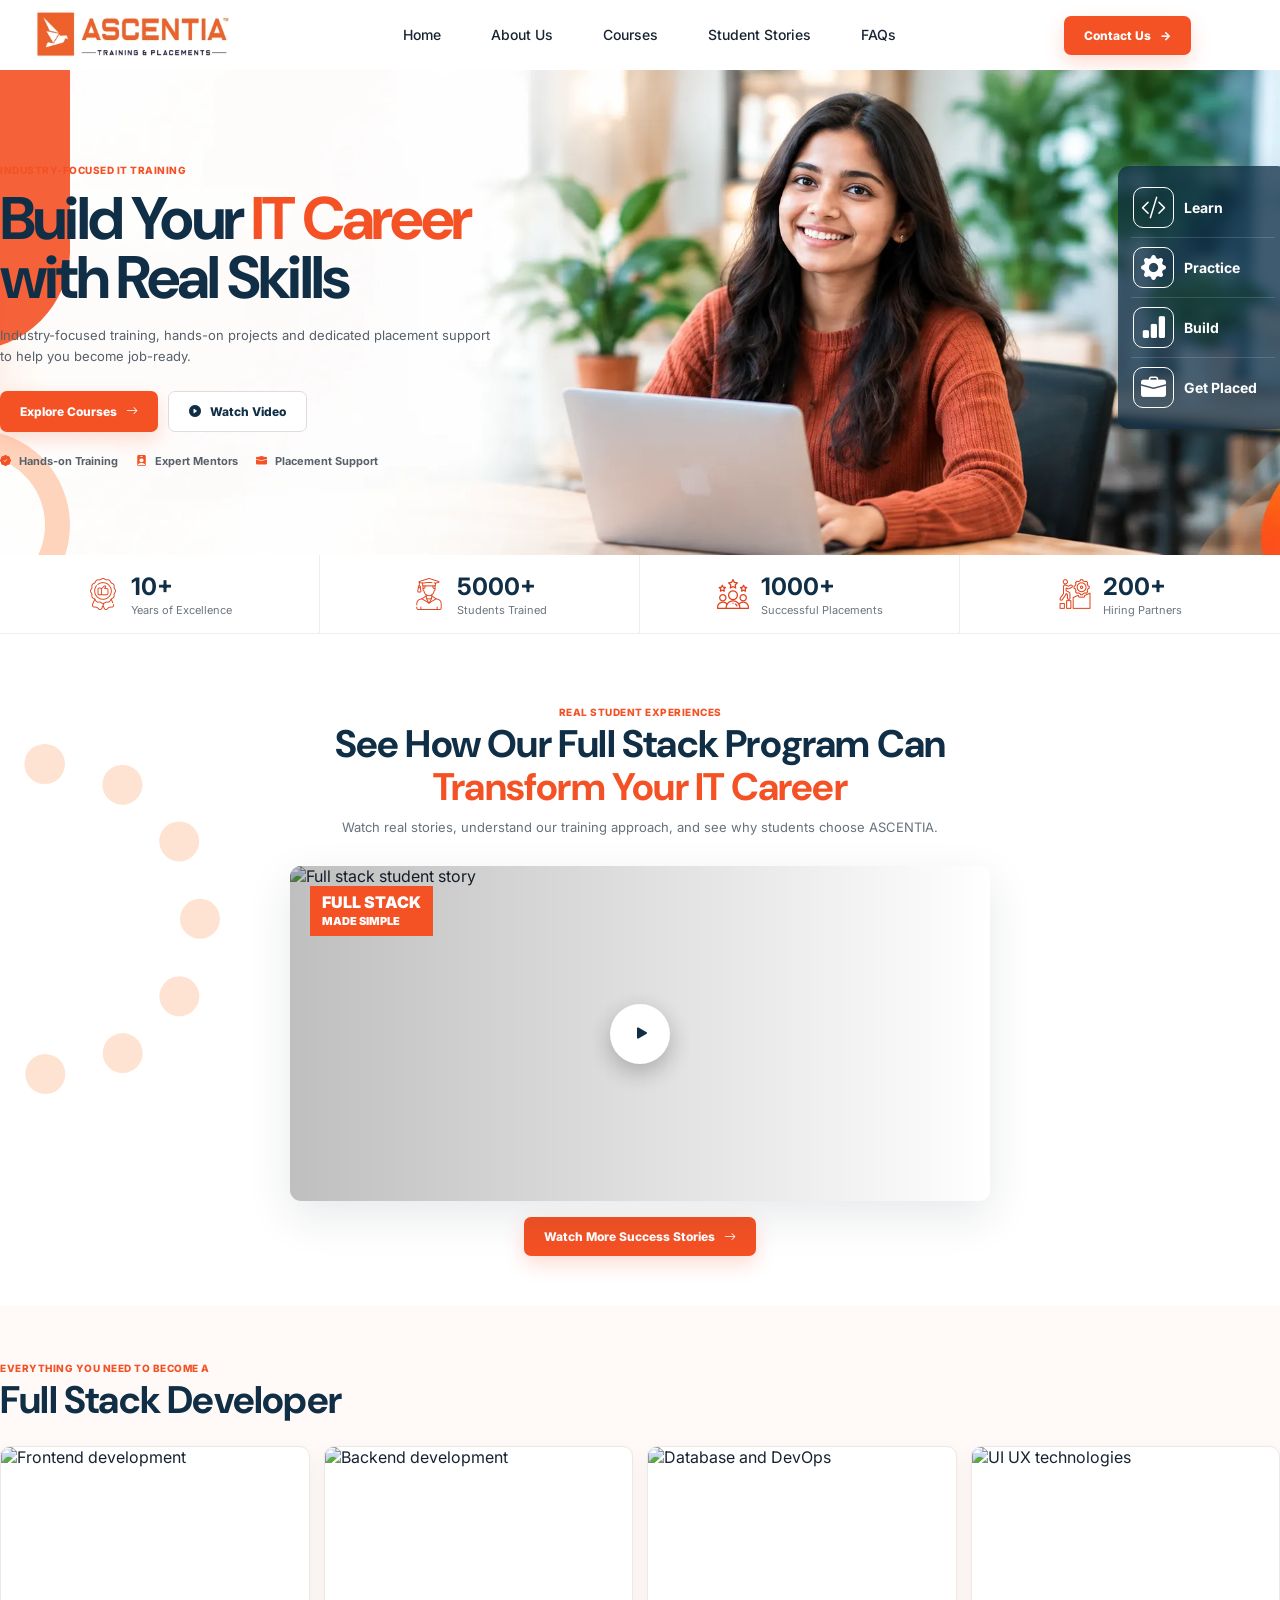
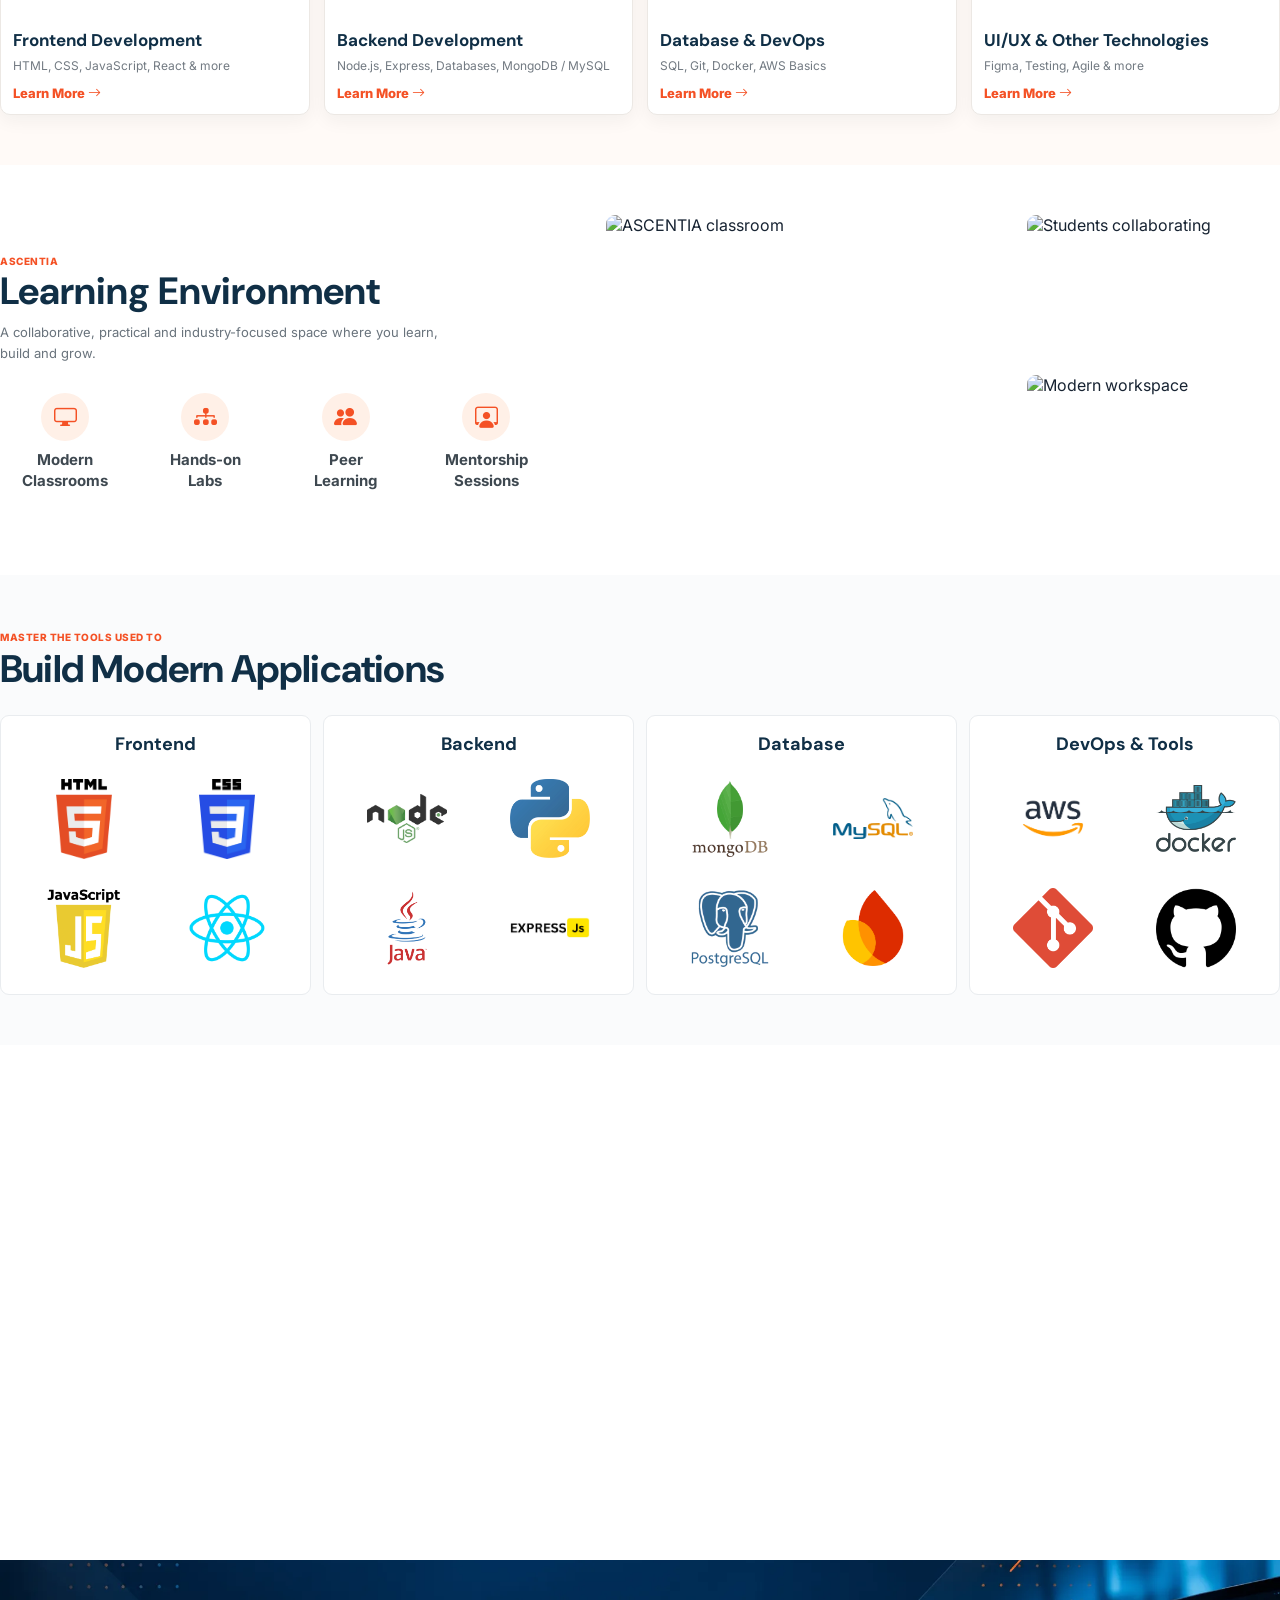
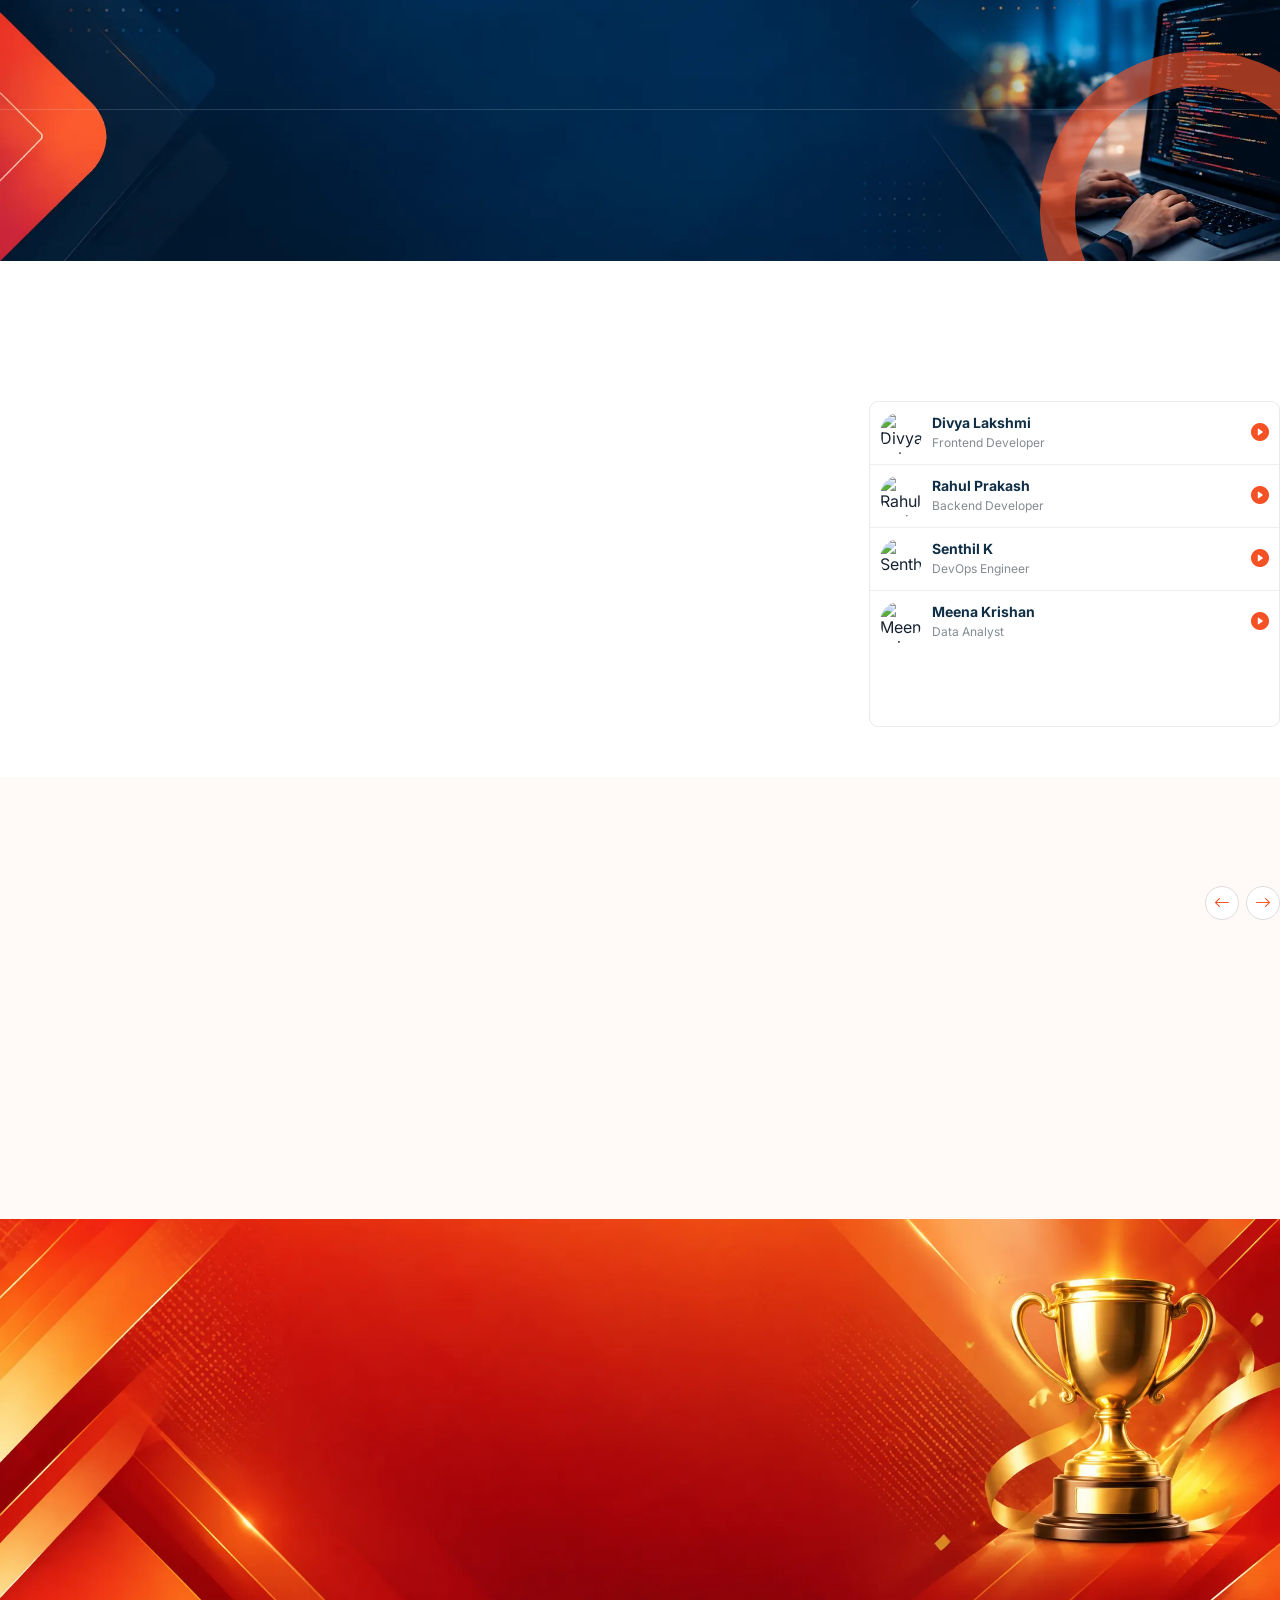
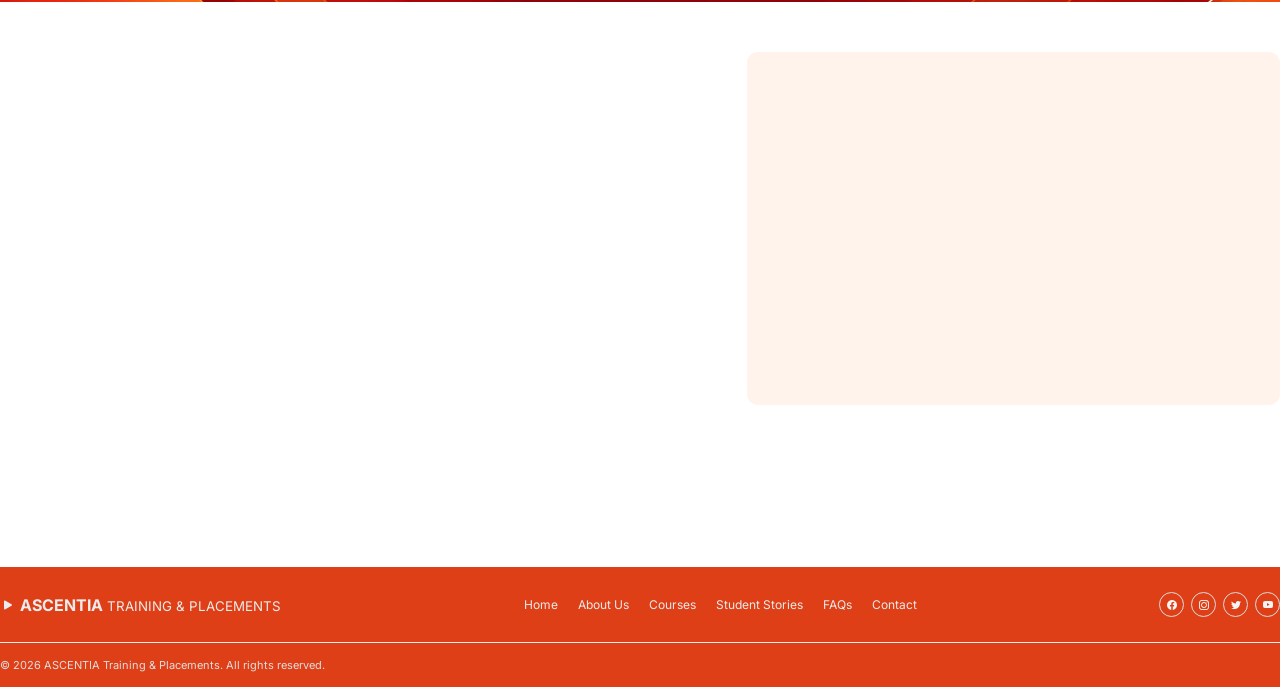
==== commit cff9dfb2: "first commit" ====
--- a/index.html
+++ b/index.html
@@ -110,33 +110,7 @@
 
 
                             <!-- Mobile Navigation -->
-                            <ul class="navigation clearfix d-block d-lg-none ps-0">
-
-                                <li>
-                                    <a href="index.html">Home</a>
-                                </li>
-
-                                <li>
-                                    <a href="#about">About Us</a>
-                                </li>
-
-                                <li>
-                                    <a href="#courses">Courses</a>
-                                </li>
-
-                                <li>
-                                    <a href="#stories">Student Stories</a>
-                                </li>
-
-                                <li>
-                                    <a href="#faq">FAQs</a>
-                                </li>
-
-                                <li>
-                                    <a href="#contact">Contact Us</a>
-                                </li>
-
-                            </ul>
+                            <ul class="navigation clearfix d-block d-lg-none ps-0"></ul>
 
 
                             <!-- Mobile Content -->
@@ -165,9 +139,24 @@
 
                                         <div>
                                             <span class="title">Call Now</span>
-
-                                            <a href="tel:+918248329073">
-                                                +91 82483 29073
+                                            <a href="tel:+917094447244">+91 70944 47244,</a><br />
+                                            <a href="tel:+917448881166">+91 74488 81166 </a>
+                                        </div>
+
+                                    </div>
+                                </li>
+
+
+                                <li>
+                                    <div class="contact-info-box">
+
+                                        <i class="bi bi-envelope"></i>
+
+                                        <div>
+                                            <span class="title">Send Email</span>
+
+                                            <a href="mailto:ascentiaindia.in@gmail.com">
+                                                ascentiaindia.in@gmail.com
                                             </a>
                                         </div>
 
@@ -178,31 +167,11 @@
                                 <li>
                                     <div class="contact-info-box">
 
-                                        <i class="bi bi-envelope"></i>
-
-                                        <div>
-                                            <span class="title">Send Email</span>
-
-                                            <a href="mailto:info@ascentia.example">
-                                                info@ascentia.example
-                                            </a>
-                                        </div>
-
-                                    </div>
-                                </li>
-
-
-                                <li>
-                                    <div class="contact-info-box">
-
                                         <i class="bi bi-geo-alt"></i>
 
                                         <div>
                                             <span class="title">Address</span>
-
-                                            Your Training Centre Address,
-                                            Coimbatore, Tamil Nadu, India
-
+                                            Madurai, Thoothukudi
                                         </div>
 
                                     </div>
@@ -215,25 +184,28 @@
                             <ul class="social-links mb-0">
 
                                 <li>
-                                    <a href="#" target="_blank" aria-label="Facebook">
+                                    <a href="https://www.facebook.com/profile.php?id=61568676184707" target="_blank"
+                                        aria-label="Facebook">
                                         <i class="bi bi-facebook"></i>
                                     </a>
                                 </li>
 
                                 <li>
-                                    <a href="#" target="_blank" aria-label="Instagram">
+                                    <a href="https://www.instagram.com/ascentia_trainingplacements?igsh=YzljYTk1ODg3Zg=="
+                                        target="_blank" aria-label="Instagram">
                                         <i class="bi bi-instagram"></i>
                                     </a>
                                 </li>
 
                                 <li>
-                                    <a href="#" target="_blank" aria-label="LinkedIn">
-                                        <i class="bi bi-linkedin"></i>
+                                    <a href="https://x.com/AscentiaindiaIn" target="_blank" aria-label="Twitter">
+                                        <i class="bi bi-twitter"></i>
                                     </a>
                                 </li>
 
                                 <li>
-                                    <a href="#" target="_blank" aria-label="YouTube">
+                                    <a href="https://youtube.com/@ascentiaindia?feature=shared" target="_blank"
+                                        aria-label="YouTube">
                                         <i class="bi bi-youtube"></i>
                                     </a>
                                 </li>
@@ -351,10 +323,10 @@
                                     data-video="https://www.youtube.com/embed/ScMzIvxBSi4" aria-label="Play video">
                                     <i class="bi bi-play-fill"></i>
                                 </button>
-                                <div class="video-controls">
+                                <!-- <div class="video-controls">
                                     <span>0:00 / 2:15</span>
                                     <span><i class="bi bi-volume-up-fill"></i> <i class="bi bi-fullscreen"></i></span>
-                                </div>
+                                </div> -->
                             </div>
                         </div>
                         <div class="center">
@@ -468,7 +440,7 @@
                     <div class="container">
                         <div class="section-top reveal d-flex justify-content-center" data-aos="fade-up"
                             data-aos-duration="1200">
-                            <div class="text-center">
+                            <div class="text-center w-100">
                                 <span class="section-label">MASTER THE TOOLS USED TO</span>
                                 <h2>Build Modern Applications</h2>
                             </div>
@@ -477,37 +449,37 @@
                             <div class="tool-box reveal" data-aos="fade-up" data-aos-duration="1200">
                                 <h4>Frontend</h4>
                                 <div class="tech-logos">
-                                    <span><i class="bi bi-filetype-html"></i> HTML5</span>
-                                    <span><i class="bi bi-filetype-css"></i> CSS3</span>
-                                    <span><i class="bi bi-filetype-js"></i> JS</span>
-                                    <span><i class="bi bi-code-square"></i> React</span>
+                                    <span><img src="assets/images/tools/html-5.webp" alt=""></span>
+                                    <span><img src="assets/images/tools/css.webp" alt=""></span>
+                                    <span><img src="assets/images/tools/js.webp" alt=""></span>
+                                    <span><img src="assets/images/tools/reactjs.webp" alt=""></span>
                                 </div>
                             </div>
                             <div class="tool-box reveal" data-aos="fade-up" data-aos-duration="1200">
                                 <h4>Backend</h4>
                                 <div class="tech-logos">
-                                    <span><i class="bi bi-node-plus-fill"></i> Node</span>
-                                    <span><i class="bi bi-filetype-py"></i> Python</span>
-                                    <span><i class="bi bi-cup-hot-fill"></i> Java</span>
-                                    <span><i class="bi bi-server"></i> Express</span>
+                                    <span><img src="assets/images/tools/node.webp" alt=""></span>
+                                    <span><img src="assets/images/tools/python.webp" alt=""></span>
+                                    <span><img src="assets/images/tools/java.webp" alt=""></span>
+                                    <span><img src="assets/images/tools/expressjs.webp" alt=""></span>
                                 </div>
                             </div>
                             <div class="tool-box reveal" data-aos="fade-up" data-aos-duration="1200">
                                 <h4>Database</h4>
                                 <div class="tech-logos">
-                                    <span><i class="bi bi-database-fill"></i> MongoDB</span>
-                                    <span><i class="bi bi-database-fill"></i> MySQL</span>
-                                    <span><i class="bi bi-database-fill"></i> PostgreSQL</span>
-                                    <span><i class="bi bi-fire"></i> Firebase</span>
+                                    <span><img src="assets/images/tools/mongodb.webp" alt=""></span>
+                                    <span><img src="assets/images/tools/mysql.webp" alt=""></span>
+                                    <span><img src="assets/images/tools/postgresql.webp" alt=""></span>
+                                    <span><img src="assets/images/tools/firebase.webp" alt=""></span>
                                 </div>
                             </div>
                             <div class="tool-box reveal" data-aos="fade-up" data-aos-duration="1200">
                                 <h4>DevOps & Tools</h4>
                                 <div class="tech-logos">
-                                    <span><i class="bi bi-cloud-fill"></i> AWS</span>
-                                    <span><i class="bi bi-box-seam-fill"></i> Docker</span>
-                                    <span><i class="bi bi-git"></i> Git</span>
-                                    <span><i class="bi bi-github"></i> GitHub</span>
+                                    <span><img src="assets/images/tools/aws.webp" alt=""></span>
+                                    <span><img src="assets/images/tools/docker.webp" alt=""></span>
+                                    <span><img src="assets/images/tools/git.webp" alt=""></span>
+                                    <span><img src="assets/images/tools/github.webp" alt=""></span>
                                 </div>
                             </div>
                         </div>
@@ -876,101 +848,103 @@
         <!-- ================= FOOTER ================= -->
         <footer class="footer">
 
-            <div class="container footer-main">
-
-                <!-- Logo -->
-                <a href="index.html" class="logo footer-logo">
-
-                    <span class="logo-mark">
-                        <i class="bi bi-play-fill"></i>
+            <div class="container">
+
+                <div class="footer-main">
+                    <!-- Logo -->
+                    <a href="index.html" class="logo footer-logo">
+
+                        <span class="logo-mark">
+                            <i class="bi bi-play-fill"></i>
+                        </span>
+
+                        <span>
+                            <strong>ASCENTIA</strong>
+                            <small>TRAINING & PLACEMENTS</small>
+                        </span>
+
+                    </a>
+
+                    <!-- Footer Navigation -->
+                    <nav>
+
+                        <a href="index.html">
+                            Home
+                        </a>
+
+                        <a href="#about">
+                            About Us
+                        </a>
+
+                        <a href="#courses">
+                            Courses
+                        </a>
+
+                        <a href="#stories">
+                            Student Stories
+                        </a>
+
+                        <a href="#faq">
+                            FAQs
+                        </a>
+
+                        <a href="#contact">
+                            Contact
+                        </a>
+
+                    </nav>
+
+                    <!-- Social Links -->
+                    <div class="socials">
+                        <li>
+                            <a href="https://www.facebook.com/profile.php?id=61568676184707" target="_blank"
+                                aria-label="Facebook">
+                                <i class="bi bi-facebook"></i>
+                            </a>
+                        </li>
+
+                        <li>
+                            <a href="https://www.instagram.com/ascentia_trainingplacements?igsh=YzljYTk1ODg3Zg=="
+                                target="_blank" aria-label="Instagram">
+                                <i class="bi bi-instagram"></i>
+                            </a>
+                        </li>
+
+                        <li>
+                            <a href="https://x.com/AscentiaindiaIn" target="_blank" aria-label="Twitter">
+                                <i class="bi bi-twitter"></i>
+                            </a>
+                        </li>
+
+                        <li>
+                            <a href="https://youtube.com/@ascentiaindia?feature=shared" target="_blank"
+                                aria-label="YouTube">
+                                <i class="bi bi-youtube"></i>
+                            </a>
+                        </li>
+                    </div>
+                </div>
+            </div>
+
+            <!-- Footer Bottom -->
+            <div class="container">
+                <div class="footer-bottom justify-content-center text-center">
+                    <span>
+                        © 2026 ASCENTIA Training & Placements.
+                        All rights reserved.
                     </span>
-
-                    <span>
-                        <strong>ASCENTIA</strong>
-                        <small>TRAINING & PLACEMENTS</small>
-                    </span>
-
-                </a>
-
-
-                <!-- Footer Navigation -->
-                <nav>
-
-                    <a href="index.html">
-                        Home
-                    </a>
-
-                    <a href="#about">
-                        About Us
-                    </a>
-
-                    <a href="#courses">
-                        Courses
-                    </a>
-
-                    <a href="#stories">
-                        Student Stories
-                    </a>
-
-                    <a href="#faq">
-                        FAQs
-                    </a>
-
-                    <a href="#contact">
-                        Contact
-                    </a>
-
-                </nav>
-
-
-                <!-- Social Links -->
-                <div class="socials">
-
-                    <a href="#" aria-label="LinkedIn" target="_blank" rel="noopener noreferrer">
-                        <i class="bi bi-linkedin"></i>
-                    </a>
-
-                    <a href="#" aria-label="Instagram" target="_blank" rel="noopener noreferrer">
-                        <i class="bi bi-instagram"></i>
-                    </a>
-
-                    <a href="#" aria-label="YouTube" target="_blank" rel="noopener noreferrer">
-                        <i class="bi bi-youtube"></i>
-                    </a>
-
-                    <a href="#" aria-label="Facebook" target="_blank" rel="noopener noreferrer">
-                        <i class="bi bi-facebook"></i>
-                    </a>
-
+                    <!-- <div>
+                        <a href="#">
+                            Privacy Policy
+                        </a>
+                        <a href="#">
+                            Terms &amp; Conditions
+                        </a>
+                        <a href="#">
+                            Sitemap
+                        </a>
+                    </div> -->
                 </div>
-
-            </div>
-
-
-            <!-- Footer Bottom -->
-            <div class="footer-bottom container">
-
-                <span>
-                    © 2026 ASCENTIA Training & Placements.
-                    All rights reserved.
-                </span>
-
-                <div>
-
-                    <a href="#">
-                        Privacy Policy
-                    </a>
-
-                    <a href="#">
-                        Terms &amp; Conditions
-                    </a>
-
-                    <a href="#">
-                        Sitemap
-                    </a>
-
-                </div>
-
             </div>
 
         </footer>
--- a/assets/css/main.css
+++ b/assets/css/main.css
@@ -1331,7 +1331,7 @@
     right: -5px;
     text-align: center;
     font-size: 18px;
-    color: #ffffff;
+    color: #000000;
     height: 30px;
     width: 30px;
     line-height: 30px;
@@ -2378,11 +2378,13 @@
     border-radius: 9px;
     padding: 16px;
     min-height: 145px;
+    text-align: center;
 }
 
 .tool-box h4 {
     color: var(--navy);
-    font-size: 15px;
+    font-size: 18px;
+    font-weight: bold;
     margin-bottom: 13px;
 }
 
@@ -2392,11 +2394,19 @@
     gap: 9px;
 }
 
+.tech-logos img {
+    height: 80px;
+    width: 80px;
+    object-fit: contain;
+    margin: 10px 0;
+}
+
 .tech-logos span {
     font-size: 9px;
     color: #6c747b;
     display: flex;
     align-items: center;
+    justify-content: center;
     gap: 5px;
 }
 
@@ -2777,6 +2787,12 @@
     margin-right: 6px;
 }
 
+@media screen and (max-width: 991px) {
+    .certificate-section {
+        background-position: -360px;
+    }
+}
+
 /* FAQ */
 .faq-grid {
     display: grid;
@@ -2926,6 +2942,7 @@
 .footer-main nav {
     display: flex;
     gap: 20px;
+    justify-content: center;
     margin: auto;
 }
 
@@ -2937,6 +2954,10 @@
 .socials {
     display: flex;
     gap: 7px;
+}
+
+.socials li{
+    list-style: none;
 }
 
 .socials a {
@@ -3195,7 +3216,6 @@
     .footer-bottom {
         padding: 15px 0;
         flex-direction: column;
-        align-items: flex-start;
     }
 }
 
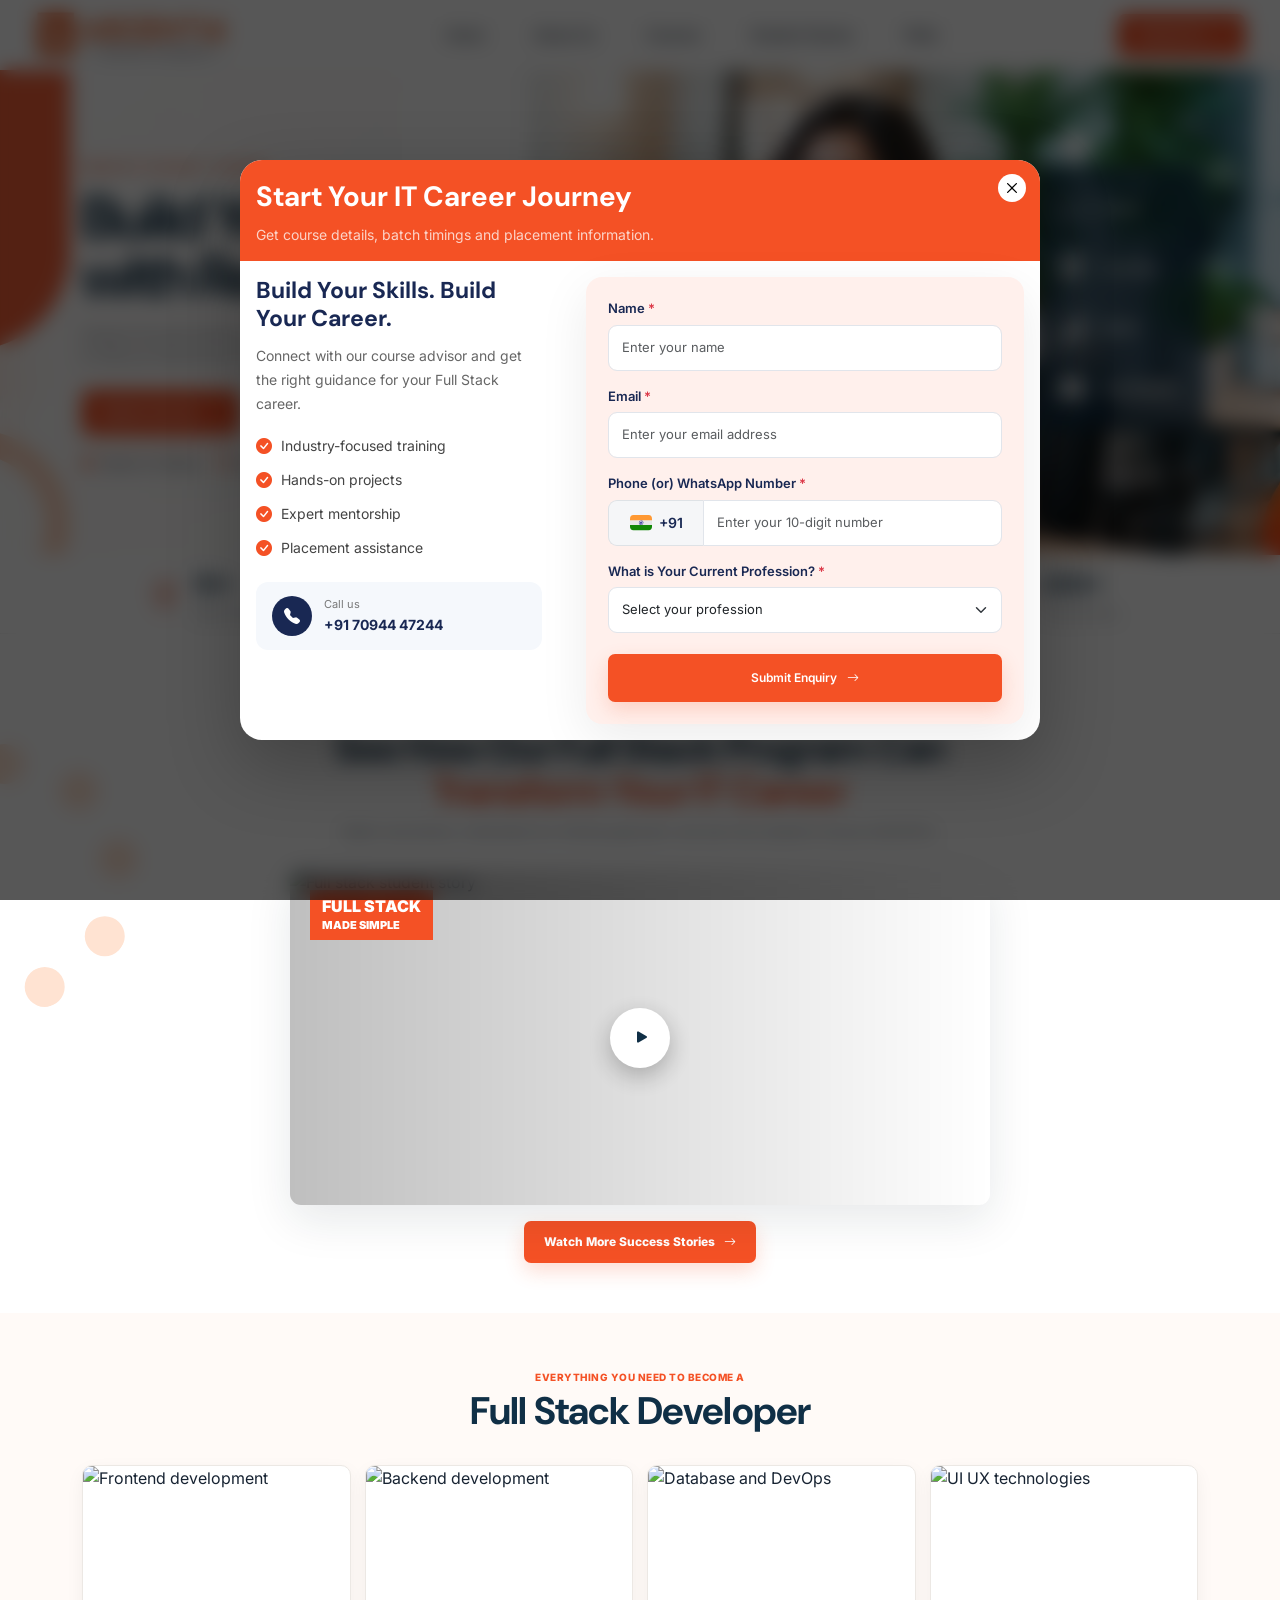
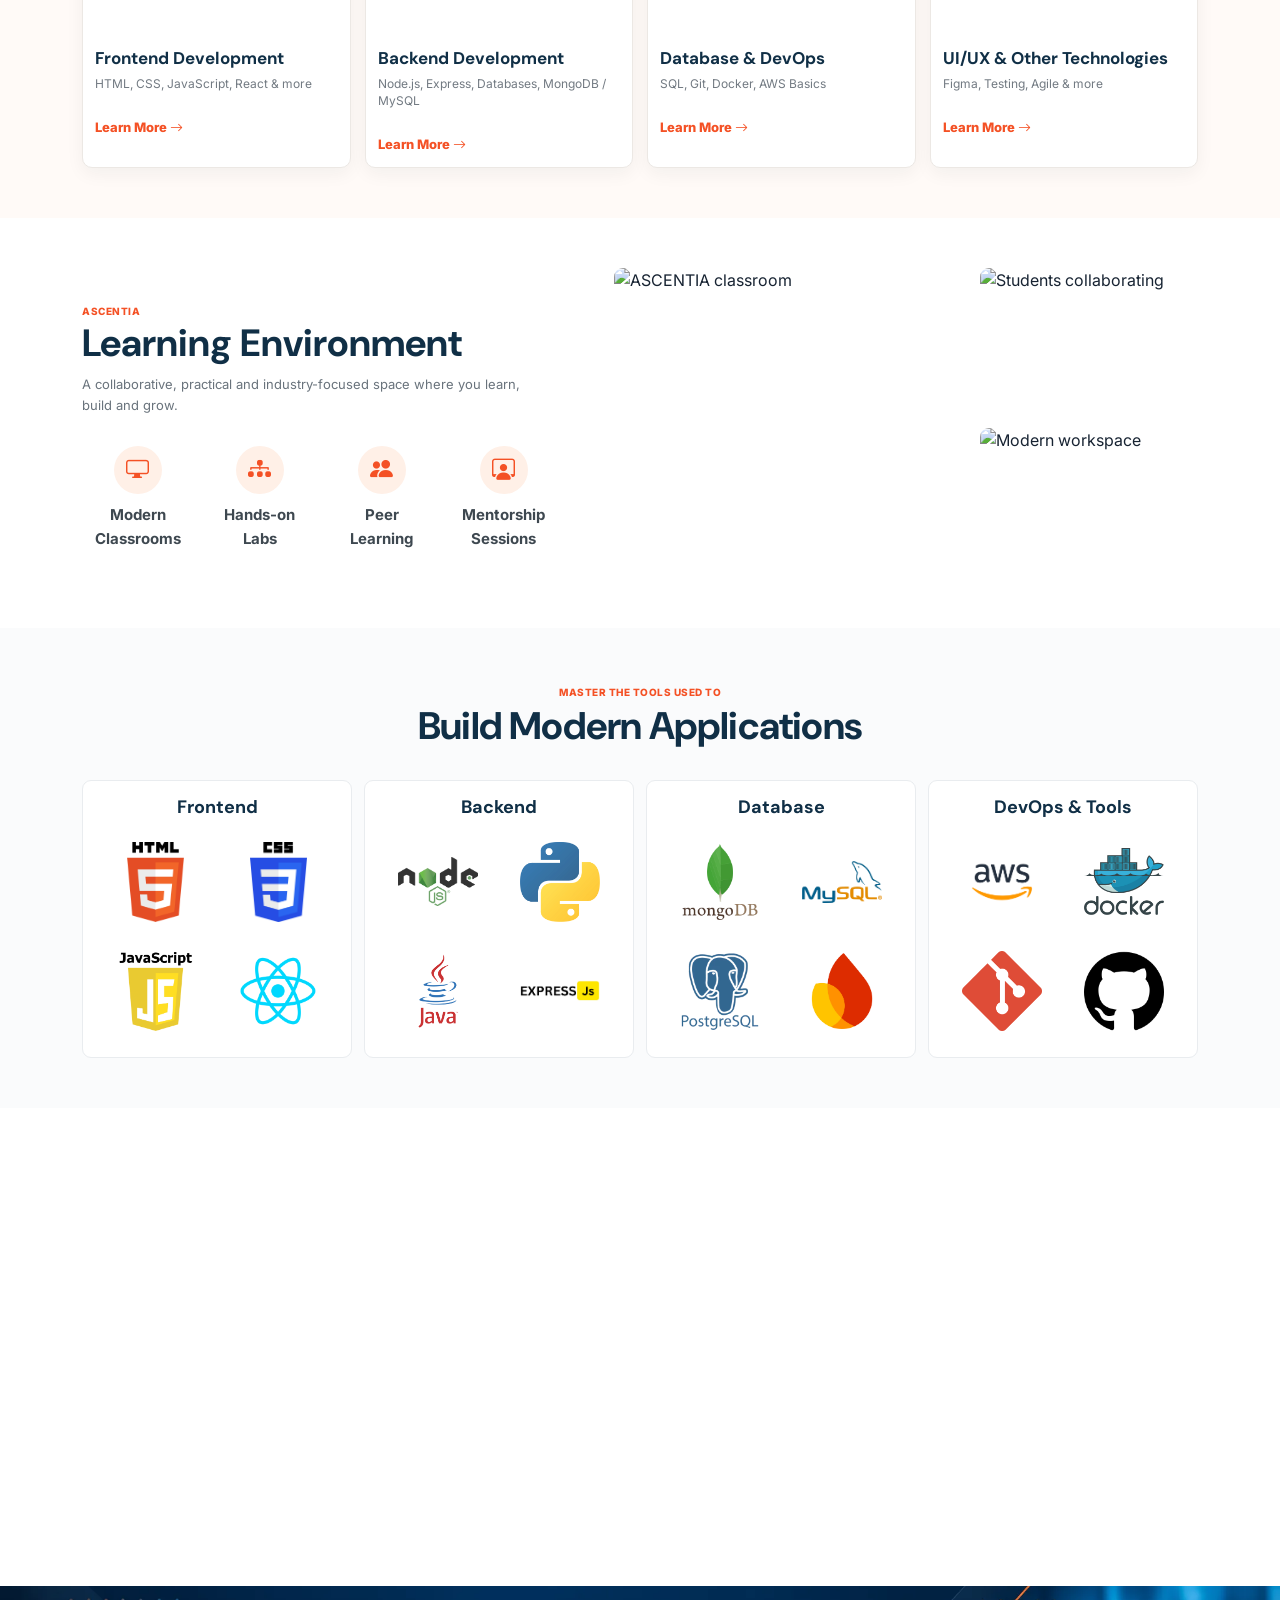
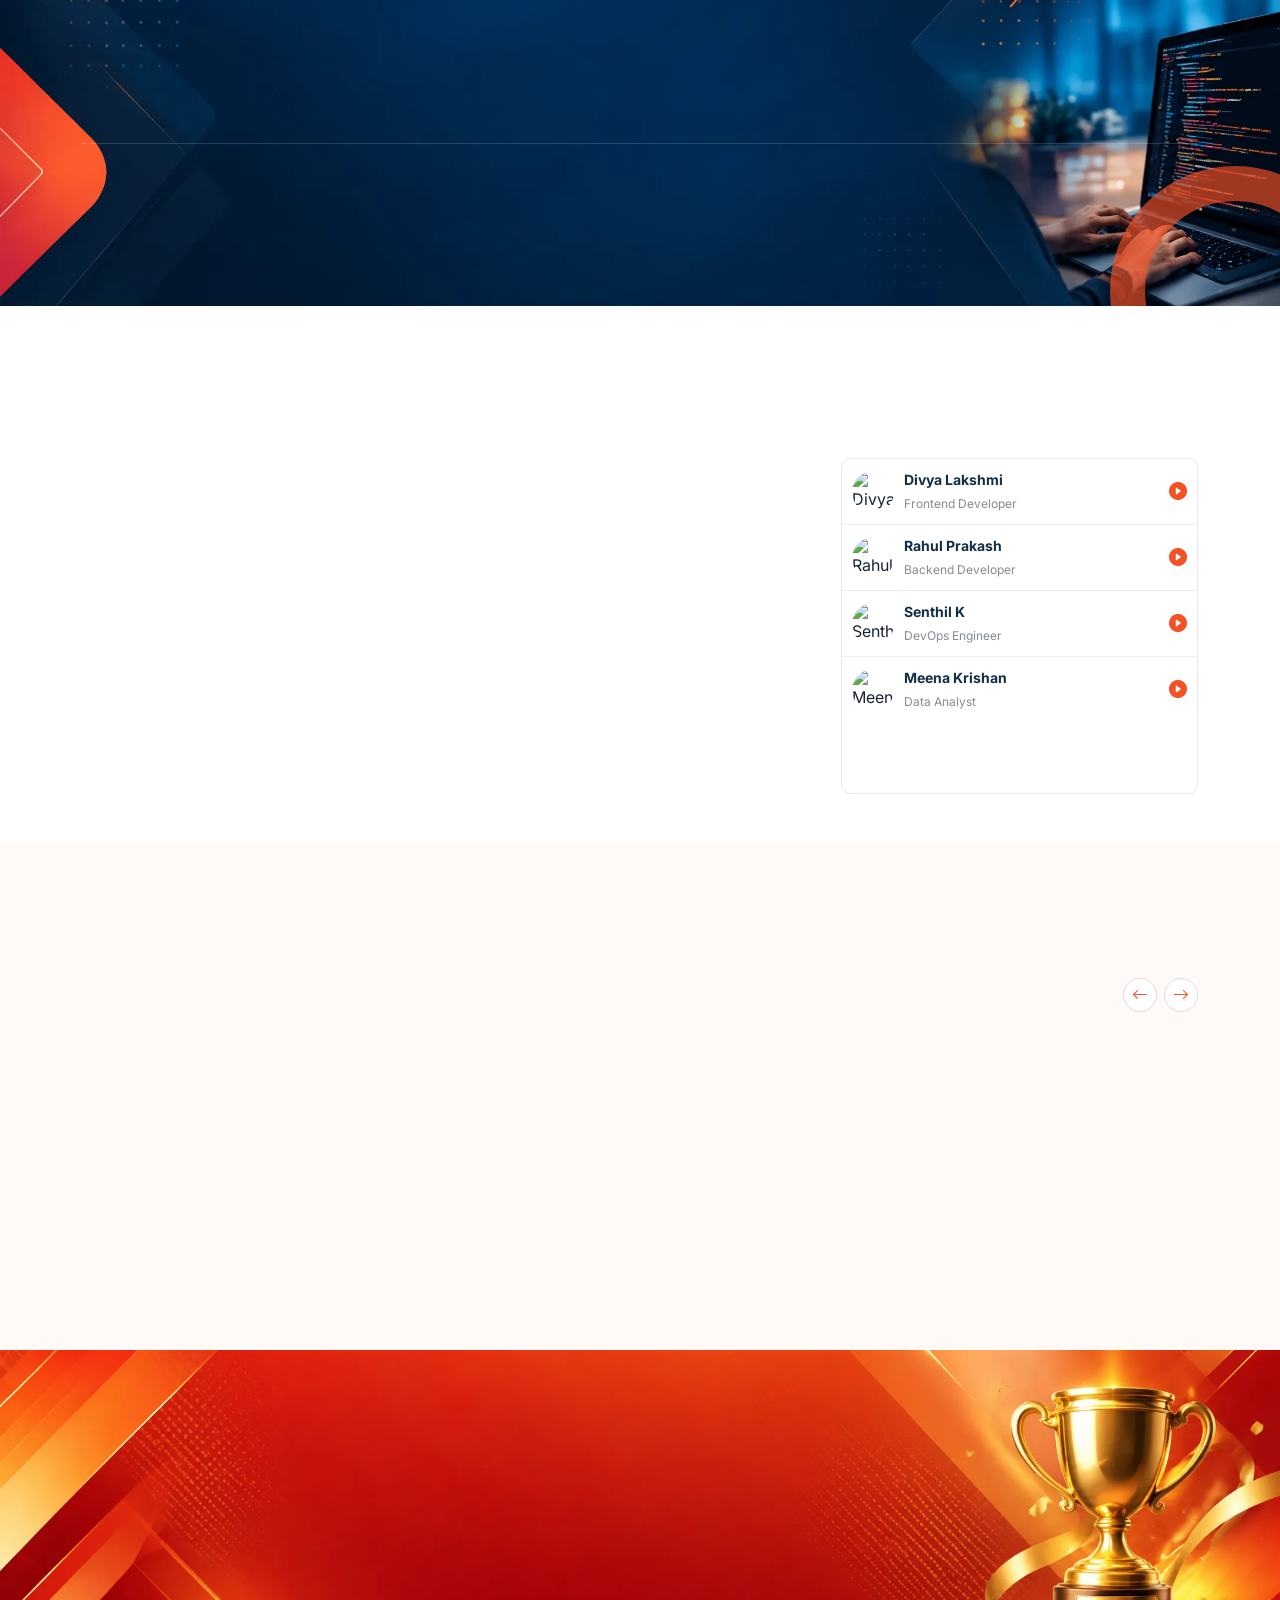
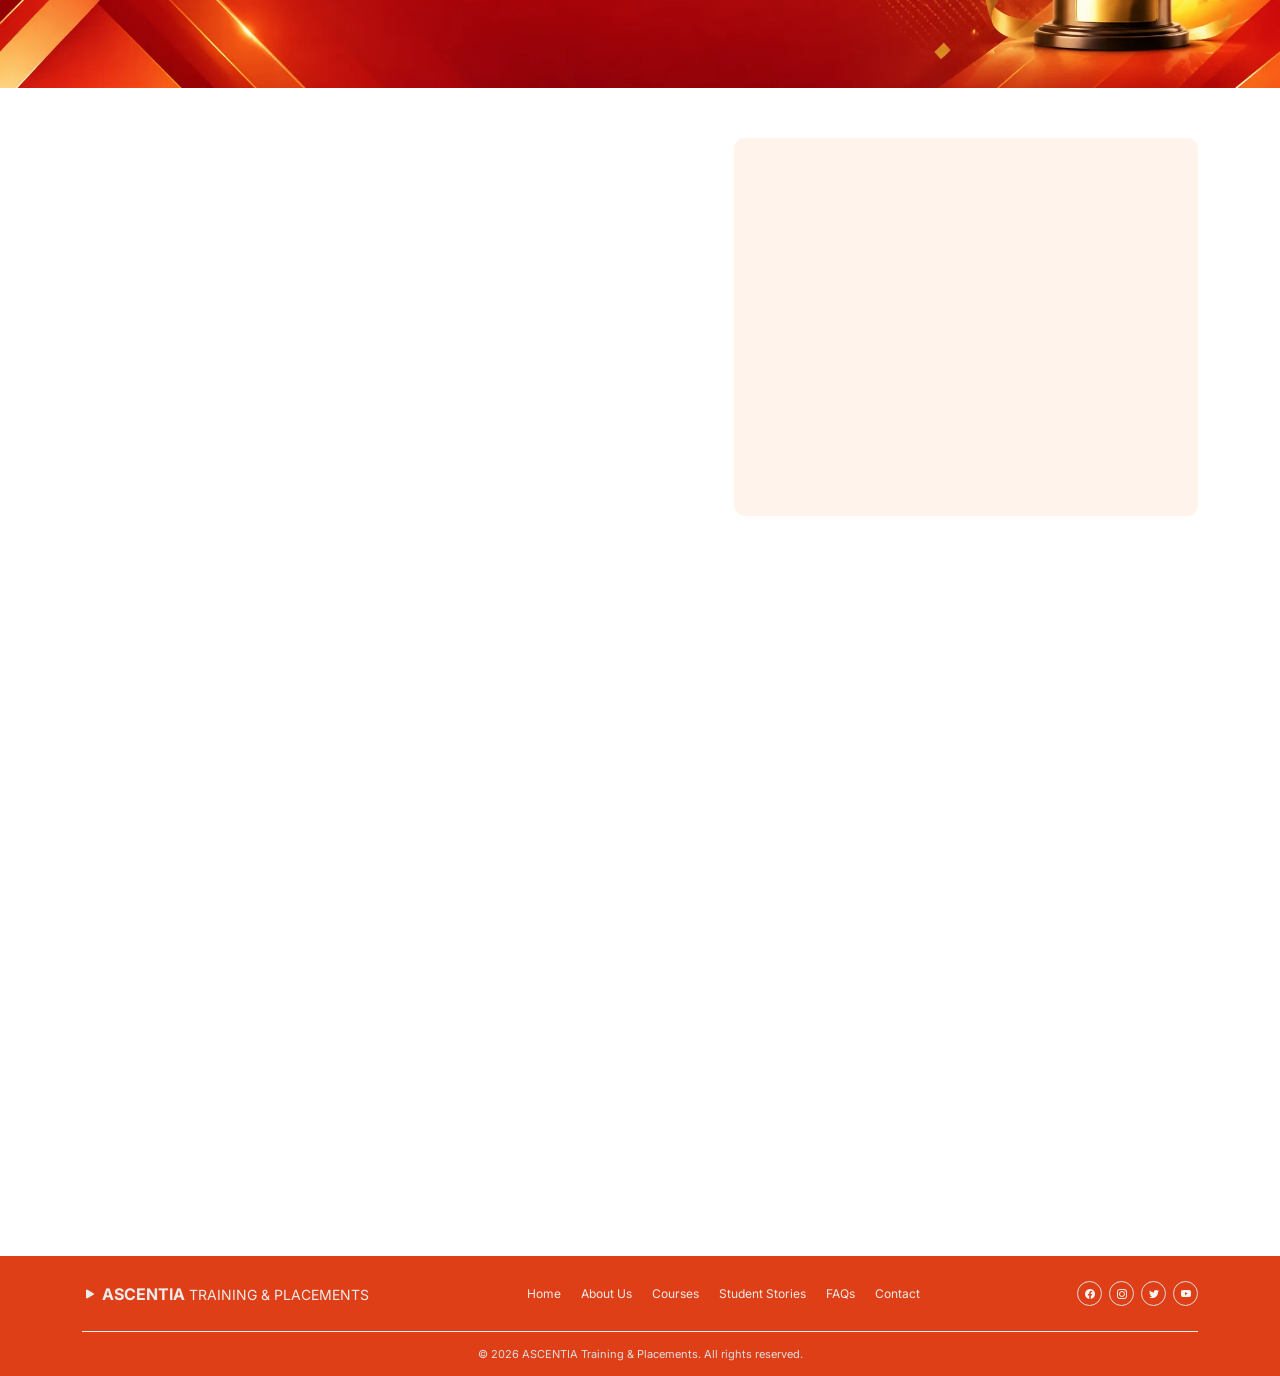
==== commit 4d9d1306: "first commit" ====
--- a/index.html
+++ b/index.html
@@ -16,835 +16,939 @@
 </head>
 
 <body>
+    <!-- ================= HEADER ================= -->
     <div class="page-wrapper">
-        <!-- Main Header-->
-        <!-- ================= HEADER ================= -->
-        <div class="page-wrapper">
-
-            <header class="main-header header-style-one" id="header">
-
-                <!-- Main Box -->
-                <div class="main-box">
-                    <div class="auto-container">
-
-                        <!-- Logo -->
-                        <div class="logo-box">
-                            <div class="logo">
+
+        <header class="main-header header-style-one" id="header">
+
+            <!-- Main Box -->
+            <div class="main-box">
+                <div class="auto-container">
+
+                    <!-- Logo -->
+                    <div class="logo-box">
+                        <div class="logo">
+                            <a href="index.html">
+                                <img src="assets/images/logo.webp" alt="ASCENTIA Training & Placements"
+                                    title="ASCENTIA Training & Placements">
+                            </a>
+                        </div>
+                    </div>
+
+                    <!-- Navigation -->
+                    <div class="nav-outer">
+                        <nav class="nav main-menu">
+                            <ul class="navigation">
+
+                                <li>
+                                    <a href="index.html">Home</a>
+                                </li>
+
+                                <li>
+                                    <a href="#about">About Us</a>
+                                </li>
+
+                                <li>
+                                    <a href="#courses">Courses</a>
+                                </li>
+
+                                <li>
+                                    <a href="#stories">Student Stories</a>
+                                </li>
+
+                                <li>
+                                    <a href="#faq">FAQs</a>
+                                </li>
+                            </ul>
+                        </nav>
+                    </div>
+
+                    <!-- Right Side -->
+                    <div class="outer-box">
+
+                        <div class="info-box">
+                            <a href="#contact" class="btn btn-orange">
+                                Contact Us<span>→</span>
+                            </a>
+                        </div>
+
+                        <div class="mobile-nav-toggler d-block d-lg-none">
+                            <i class="bi bi-list"></i>
+                        </div>
+
+                    </div>
+
+                </div>
+            </div>
+
+
+            <!-- ================= MOBILE MENU ================= -->
+            <div class="auto-container">
+
+                <div class="mobile-menu">
+
+                    <div class="menu-backdrop"></div>
+
+                    <nav class="menu-box">
+
+                        <!-- Mobile Top -->
+                        <div class="upper-box">
+
+                            <div class="nav-logo">
                                 <a href="index.html">
-                                    <img src="assets/images/logo.webp" alt="ASCENTIA Training & Placements"
-                                        title="ASCENTIA Training & Placements">
+                                    <img src="assets/images/logo.webp" alt="ASCENTIA Training & Placements">
                                 </a>
                             </div>
-                        </div>
-
-                        <!-- Navigation -->
-                        <div class="nav-outer">
-                            <nav class="nav main-menu">
-                                <ul class="navigation">
-
-                                    <li>
-                                        <a href="index.html">Home</a>
-                                    </li>
-
-                                    <li>
-                                        <a href="#about">About Us</a>
-                                    </li>
-
-                                    <li>
-                                        <a href="#courses">Courses</a>
-                                    </li>
-
-                                    <li>
-                                        <a href="#stories">Student Stories</a>
-                                    </li>
-
-                                    <li>
-                                        <a href="#faq">FAQs</a>
-                                    </li>
-                                </ul>
-                            </nav>
-                        </div>
-
-                        <!-- Right Side -->
-                        <div class="outer-box">
-
-                            <div class="info-box">
-                                <a href="#contact" class="btn btn-orange">
-                                    Contact Us<span>→</span>
+
+                            <div class="close-btn">
+                                <i class="bi bi-x"></i>
+                            </div>
+
+                        </div>
+
+
+                        <!-- Mobile Navigation -->
+                        <ul class="navigation clearfix d-block d-lg-none ps-0"></ul>
+
+
+                        <!-- Mobile Content -->
+                        <div class="content-box d-none d-lg-block">
+
+                            <h4 class="title">
+                                ASCENTIA Training & Placements
+                            </h4>
+
+                            <p class="text">
+                                Industry-focused IT training with practical
+                                learning, hands-on projects, expert mentorship
+                                and placement assistance.
+                            </p>
+
+                        </div>
+
+
+                        <!-- Contact Details -->
+                        <ul class="contact-list-one">
+
+                            <li>
+                                <div class="contact-info-box">
+
+                                    <i class="bi bi-telephone"></i>
+
+                                    <div>
+                                        <span class="title">Call Now</span>
+                                        <a href="tel:+917094447244">+91 70944 47244,</a><br />
+                                        <a href="tel:+917448881166">+91 74488 81166 </a>
+                                    </div>
+
+                                </div>
+                            </li>
+
+
+                            <li>
+                                <div class="contact-info-box">
+
+                                    <i class="bi bi-envelope"></i>
+
+                                    <div>
+                                        <span class="title">Send Email</span>
+
+                                        <a href="mailto:ascentiaindia.in@gmail.com">
+                                            ascentiaindia.in@gmail.com
+                                        </a>
+                                    </div>
+
+                                </div>
+                            </li>
+
+
+                            <li>
+                                <div class="contact-info-box">
+
+                                    <i class="bi bi-geo-alt"></i>
+
+                                    <div>
+                                        <span class="title">Address</span>
+                                        Madurai, Thoothukudi
+                                    </div>
+
+                                </div>
+                            </li>
+
+                        </ul>
+
+
+                        <!-- Social Links -->
+                        <ul class="social-links mb-0">
+
+                            <li>
+                                <a href="https://www.facebook.com/profile.php?id=61568676184707" target="_blank"
+                                    aria-label="Facebook">
+                                    <i class="bi bi-facebook"></i>
                                 </a>
-                            </div>
-
-                            <div class="mobile-nav-toggler d-block d-lg-none">
-                                <i class="bi bi-list"></i>
-                            </div>
-
-                        </div>
-
-                    </div>
+                            </li>
+
+                            <li>
+                                <a href="https://www.instagram.com/ascentia_trainingplacements?igsh=YzljYTk1ODg3Zg=="
+                                    target="_blank" aria-label="Instagram">
+                                    <i class="bi bi-instagram"></i>
+                                </a>
+                            </li>
+
+                            <li>
+                                <a href="https://x.com/AscentiaindiaIn" target="_blank" aria-label="Twitter">
+                                    <i class="bi bi-twitter"></i>
+                                </a>
+                            </li>
+
+                            <li>
+                                <a href="https://youtube.com/@ascentiaindia?feature=shared" target="_blank"
+                                    aria-label="YouTube">
+                                    <i class="bi bi-youtube"></i>
+                                </a>
+                            </li>
+
+                        </ul>
+
+                    </nav>
+
                 </div>
 
-
-                <!-- ================= MOBILE MENU ================= -->
-                <div class="auto-container">
-
-                    <div class="mobile-menu">
-
-                        <div class="menu-backdrop"></div>
-
-                        <nav class="menu-box">
-
-                            <!-- Mobile Top -->
-                            <div class="upper-box">
-
-                                <div class="nav-logo">
-                                    <a href="index.html">
-                                        <img src="assets/images/logo.webp" alt="ASCENTIA Training & Placements">
-                                    </a>
-                                </div>
-
-                                <div class="close-btn">
-                                    <i class="bi bi-x"></i>
-                                </div>
-
-                            </div>
-
-
-                            <!-- Mobile Navigation -->
-                            <ul class="navigation clearfix d-block d-lg-none ps-0"></ul>
-
-
-                            <!-- Mobile Content -->
-                            <div class="content-box d-none d-lg-block">
-
-                                <h4 class="title">
-                                    ASCENTIA Training & Placements
-                                </h4>
-
-                                <p class="text">
-                                    Industry-focused IT training with practical
-                                    learning, hands-on projects, expert mentorship
-                                    and placement assistance.
-                                </p>
-
-                            </div>
-
-
-                            <!-- Contact Details -->
-                            <ul class="contact-list-one">
-
-                                <li>
-                                    <div class="contact-info-box">
-
-                                        <i class="bi bi-telephone"></i>
-
-                                        <div>
-                                            <span class="title">Call Now</span>
-                                            <a href="tel:+917094447244">+91 70944 47244,</a><br />
-                                            <a href="tel:+917448881166">+91 74488 81166 </a>
-                                        </div>
-
-                                    </div>
-                                </li>
-
-
-                                <li>
-                                    <div class="contact-info-box">
-
-                                        <i class="bi bi-envelope"></i>
-
-                                        <div>
-                                            <span class="title">Send Email</span>
-
-                                            <a href="mailto:ascentiaindia.in@gmail.com">
-                                                ascentiaindia.in@gmail.com
-                                            </a>
-                                        </div>
-
-                                    </div>
-                                </li>
-
-
-                                <li>
-                                    <div class="contact-info-box">
-
-                                        <i class="bi bi-geo-alt"></i>
-
-                                        <div>
-                                            <span class="title">Address</span>
-                                            Madurai, Thoothukudi
-                                        </div>
-
-                                    </div>
-                                </li>
-
-                            </ul>
-
-
-                            <!-- Social Links -->
-                            <ul class="social-links mb-0">
-
-                                <li>
-                                    <a href="https://www.facebook.com/profile.php?id=61568676184707" target="_blank"
-                                        aria-label="Facebook">
-                                        <i class="bi bi-facebook"></i>
-                                    </a>
-                                </li>
-
-                                <li>
-                                    <a href="https://www.instagram.com/ascentia_trainingplacements?igsh=YzljYTk1ODg3Zg=="
-                                        target="_blank" aria-label="Instagram">
-                                        <i class="bi bi-instagram"></i>
-                                    </a>
-                                </li>
-
-                                <li>
-                                    <a href="https://x.com/AscentiaindiaIn" target="_blank" aria-label="Twitter">
-                                        <i class="bi bi-twitter"></i>
-                                    </a>
-                                </li>
-
-                                <li>
-                                    <a href="https://youtube.com/@ascentiaindia?feature=shared" target="_blank"
-                                        aria-label="YouTube">
-                                        <i class="bi bi-youtube"></i>
-                                    </a>
-                                </li>
-
-                            </ul>
-
-                        </nav>
-
-                    </div>
-
-                </div>
-
-                <!-- End Mobile Menu -->
-
-            </header>
-            <!--End Main Header -->
-            <main>
-                <!-- ================= HERO ================= -->
-                <section class="hero" id="home">
-                    <div class="shape shape-left shape-orange"></div>
-                    <div class="shape shape-left-2"></div>
-                    <div class="shape shape-right shape-orange"></div>
-                    <div class="container hero-grid">
-                        <div class="hero-copy reveal">
-                            <span class="eyebrow" data-aos="fade-up" data-aos-duration="1200">INDUSTRY-FOCUSED IT
-                                TRAINING</span>
-                            <h1 data-aos="fade-up" data-aos-duration="1200" data-aos-delay="200">Build Your <span>IT
-                                    Career</span><br>with Real Skills</h1>
-                            <p data-aos="fade-up" data-aos-duration="1200" data-aos-delay="300">Industry-focused
-                                training,
-                                hands-on projects and dedicated placement support to help you
-                                become
-                                job-ready.</p>
-                            <div class="hero-actions">
-                                <a href="#courses" class="btn btn-orange" data-aos="fade-up" data-aos-duration="1200"
-                                    data-aos-delay="400">Explore Courses <i class="bi bi-arrow-right"></i></a>
-                                <button class="btn btn-outline video-btn"
-                                    data-video="https://www.youtube.com/embed/ScMzIvxBSi4" data-aos="fade-up"
-                                    data-aos-duration="1200" data-aos-delay="400">
-                                    <i class="bi bi-play-circle-fill"></i> Watch Video
-                                </button>
-                            </div>
-                            <div class="hero-points">
-                                <span data-aos="fade-up" data-aos-duration="1200" data-aos-delay="500"><i
-                                        class="bi bi-patch-check-fill"></i> Hands-on Training</span>
-                                <span data-aos="fade-up" data-aos-duration="1200" data-aos-delay="550"><i
-                                        class="bi bi-person-badge-fill"></i> Expert Mentors</span>
-                                <span data-aos="fade-up" data-aos-duration="1200" data-aos-delay="600"><i
-                                        class="bi bi-briefcase-fill"></i> Placement Support</span>
-                            </div>
-                        </div>
-                        <div class="hero-visual reveal">
-                            <!-- <div class="hero-image-wrap">
+            </div>
+
+            <!-- End Mobile Menu -->
+
+        </header>
+        <!--End Main Header -->
+        <main>
+            <!-- ================= HERO ================= -->
+            <section class="hero" id="home">
+                <div class="shape shape-left shape-orange"></div>
+                <div class="shape shape-left-2"></div>
+                <div class="shape shape-right shape-orange"></div>
+                <div class="container hero-grid">
+                    <div class="hero-copy reveal">
+                        <span class="eyebrow" data-aos="fade-up" data-aos-duration="1200">INDUSTRY-FOCUSED IT
+                            TRAINING</span>
+                        <h1 data-aos="fade-up" data-aos-duration="1200" data-aos-delay="200">Build Your <span>IT
+                                Career</span><br>with Real Skills</h1>
+                        <p data-aos="fade-up" data-aos-duration="1200" data-aos-delay="300">Industry-focused
+                            training,
+                            hands-on projects and dedicated placement support to help you
+                            become
+                            job-ready.</p>
+                        <div class="hero-actions">
+                            <a href="#courses" class="btn btn-orange" data-aos="fade-up" data-aos-duration="1200"
+                                data-aos-delay="400">Explore Courses <i class="bi bi-arrow-right"></i></a>
+                            <button class="btn btn-outline video-btn"
+                                data-video="https://www.youtube.com/embed/ScMzIvxBSi4" data-aos="fade-up"
+                                data-aos-duration="1200" data-aos-delay="400">
+                                <i class="bi bi-play-circle-fill"></i> Watch Video
+                            </button>
+                        </div>
+                        <div class="hero-points">
+                            <span data-aos="fade-up" data-aos-duration="1200" data-aos-delay="500"><i
+                                    class="bi bi-patch-check-fill"></i> Hands-on Training</span>
+                            <span data-aos="fade-up" data-aos-duration="1200" data-aos-delay="550"><i
+                                    class="bi bi-person-badge-fill"></i> Expert Mentors</span>
+                            <span data-aos="fade-up" data-aos-duration="1200" data-aos-delay="600"><i
+                                    class="bi bi-briefcase-fill"></i> Placement Support</span>
+                        </div>
+                    </div>
+                    <div class="hero-visual reveal">
+                        <!-- <div class="hero-image-wrap">
                             <img src="https://images.unsplash.com/photo-1531482615713-2afd69097998?auto=format&fit=crop&w=1000&q=85"
                                 alt="Student learning IT skills">
                         </div> -->
-                            <div class="hero-side-card" data-aos="zoom-in" data-aos-duration="1200"
-                                data-aos-delay="200">
-                                <div><i class="bi bi-code-slash"></i><span>Learn</span></div>
-                                <div><i class="bi bi-gear-fill"></i><span>Practice</span></div>
-                                <div><i class="bi bi-bar-chart-fill"></i><span>Build</span></div>
-                                <div><i class="bi bi-briefcase-fill"></i><span>Get Placed</span></div>
-                            </div>
-                        </div>
-                    </div>
-                </section>
-
-                <!-- ================= STATS ================= -->
-                <section class="stats-section">
-                    <div class="container stats-grid">
-                        <div class="stat-item" data-aos="fade-up" data-aos-duration="1200">
-                            <div class="stat-icon">
-                                <img src="assets/images/icons/excellence.png" alt="">
-                            </div>
-                            <div><strong>10+</strong><span>Years of Excellence</span></div>
-                        </div>
-                        <div class="stat-item" data-aos="fade-up" data-aos-duration="1200">
-                            <div class="stat-icon">
-                                <img src="assets/images/icons/students.png" alt="">
-                            </div>
-                            <div><strong>5000+</strong><span>Students Trained</span></div>
-                        </div>
-                        <div class="stat-item" data-aos="fade-up" data-aos-duration="1200">
-                            <div class="stat-icon">
-                                <img src="assets/images/icons/hiring-partner.png" alt="">
-                            </div>
-                            <div><strong>1000+</strong><span>Successful Placements</span></div>
-                        </div>
-                        <div class="stat-item" data-aos="fade-up" data-aos-duration="1200">
-                            <div class="stat-icon">
-                                <img src="assets/images/icons/placements.png" alt="">
-                            </div>
-                            <div><strong>200+</strong><span>Hiring Partners</span></div>
-                        </div>
-                    </div>
-                </section>
-
-                <!-- ================= VIDEO ================= -->
-                <section class="video-section section-pad">
-                    <div class="container">
-                        <div class="section-heading center reveal" data-aos="fade-up" data-aos-duration="1200">
-                            <span class="section-label">REAL STUDENT EXPERIENCES</span>
-                            <h2>See How Our Full Stack Program Can <span>Transform Your IT Career</span></h2>
-                            <p>Watch real stories, understand our training approach, and see why students choose
-                                ASCENTIA.
-                            </p>
-                        </div>
-                        <div class="featured-video reveal" data-aos="zoom-in" data-aos-duration="1200">
-                            <div class="video-thumb">
-                                <img src="https://images.unsplash.com/photo-1516321318423-f06f85e504b3?auto=format&fit=crop&w=1000&q=85"
-                                    alt="Full stack student story">
-                                <div class="video-overlay"></div>
-                                <span class="video-label">FULL STACK<br><small>MADE SIMPLE</small></span>
-                                <button class="play-large video-btn"
-                                    data-video="https://www.youtube.com/embed/ScMzIvxBSi4" aria-label="Play video">
-                                    <i class="bi bi-play-fill"></i>
-                                </button>
-                                <!-- <div class="video-controls">
+                        <div class="hero-side-card" data-aos="zoom-in" data-aos-duration="1200" data-aos-delay="200">
+                            <div><i class="bi bi-code-slash"></i><span>Learn</span></div>
+                            <div><i class="bi bi-gear-fill"></i><span>Practice</span></div>
+                            <div><i class="bi bi-bar-chart-fill"></i><span>Build</span></div>
+                            <div><i class="bi bi-briefcase-fill"></i><span>Get Placed</span></div>
+                        </div>
+                    </div>
+                </div>
+            </section>
+
+            <!-- ================= STATS ================= -->
+            <section class="stats-section">
+                <div class="container stats-grid">
+                    <div class="stat-item" data-aos="fade-up" data-aos-duration="1200">
+                        <div class="stat-icon">
+                            <img src="assets/images/icons/excellence.png" alt="">
+                        </div>
+                        <div><strong>10+</strong><span>Years of Excellence</span></div>
+                    </div>
+                    <div class="stat-item" data-aos="fade-up" data-aos-duration="1200">
+                        <div class="stat-icon">
+                            <img src="assets/images/icons/students.png" alt="">
+                        </div>
+                        <div><strong>5000+</strong><span>Students Trained</span></div>
+                    </div>
+                    <div class="stat-item" data-aos="fade-up" data-aos-duration="1200">
+                        <div class="stat-icon">
+                            <img src="assets/images/icons/hiring-partner.png" alt="">
+                        </div>
+                        <div><strong>1000+</strong><span>Successful Placements</span></div>
+                    </div>
+                    <div class="stat-item" data-aos="fade-up" data-aos-duration="1200">
+                        <div class="stat-icon">
+                            <img src="assets/images/icons/placements.png" alt="">
+                        </div>
+                        <div><strong>200+</strong><span>Hiring Partners</span></div>
+                    </div>
+                </div>
+            </section>
+
+            <!-- ================= VIDEO ================= -->
+            <section class="video-section section-pad">
+                <div class="container">
+                    <div class="section-heading center reveal" data-aos="fade-up" data-aos-duration="1200">
+                        <span class="section-label">REAL STUDENT EXPERIENCES</span>
+                        <h2>See How Our Full Stack Program Can <span>Transform Your IT Career</span></h2>
+                        <p>Watch real stories, understand our training approach, and see why students choose
+                            ASCENTIA.
+                        </p>
+                    </div>
+                    <div class="featured-video reveal" data-aos="zoom-in" data-aos-duration="1200">
+                        <div class="video-thumb">
+                            <img src="https://images.unsplash.com/photo-1516321318423-f06f85e504b3?auto=format&fit=crop&w=1000&q=85"
+                                alt="Full stack student story">
+                            <div class="video-overlay"></div>
+                            <span class="video-label">FULL STACK<br><small>MADE SIMPLE</small></span>
+                            <button class="play-large video-btn" data-video="https://www.youtube.com/embed/ScMzIvxBSi4"
+                                aria-label="Play video">
+                                <i class="bi bi-play-fill"></i>
+                            </button>
+                            <!-- <div class="video-controls">
                                     <span>0:00 / 2:15</span>
                                     <span><i class="bi bi-volume-up-fill"></i> <i class="bi bi-fullscreen"></i></span>
                                 </div> -->
-                            </div>
-                        </div>
-                        <div class="center">
-                            <button class="btn btn-orange video-btn"
-                                data-video="https://www.youtube.com/embed/ScMzIvxBSi4">Watch More Success Stories <i
+                        </div>
+                    </div>
+                    <div class="center">
+                        <button class="btn btn-orange video-btn"
+                            data-video="https://www.youtube.com/embed/ScMzIvxBSi4">Watch More Success Stories <i
+                                class="bi bi-arrow-right"></i></button>
+                    </div>
+                </div>
+            </section>
+
+            <!-- ================= COURSES ================= -->
+            <section class="courses-section section-pad" id="courses">
+                <div class="container">
+                    <div class="section-top reveal d-flex justify-content-center" data-aos="fade-up"
+                        data-aos-duration="1200">
+                        <div class="text-center w-100">
+                            <span class="section-label">EVERYTHING YOU NEED TO BECOME A</span>
+                            <h2>Full Stack Developer</h2>
+                        </div>
+                        <!-- <a href="#" class="text-link">View All Courses <i class="bi bi-arrow-right"></i></a> -->
+                    </div>
+                    <div class="course-grid">
+                        <article class="course-card reveal" data-aos="fade-up" data-aos-duration="1200">
+                            <div class="course-img"><img
+                                    src="https://images.unsplash.com/photo-1547658719-da2b51169166?auto=format&fit=crop&w=700&q=80"
+                                    alt="Frontend development"></div>
+                            <div class="course-content">
+                                <h3> Frontend Development</h3>
+                                <p>HTML, CSS, JavaScript, React & more</p>
+                                <a href="#">Learn More <i class="bi bi-arrow-right"></i></a>
+                            </div>
+                        </article>
+                        <article class="course-card reveal" data-aos="fade-up" data-aos-duration="1200"
+                            data-aos-delay="100">
+                            <div class="course-img"><img
+                                    src="https://images.unsplash.com/photo-1555066931-4365d14bab8c?auto=format&fit=crop&w=700&q=80"
+                                    alt="Backend development"></div>
+                            <div class="course-content">
+                                <h3> Backend Development</h3>
+                                <p>Node.js, Express, Databases, MongoDB / MySQL</p>
+                                <a href="#">Learn More <i class="bi bi-arrow-right"></i></a>
+                            </div>
+                        </article>
+                        <article class="course-card reveal" data-aos="fade-up" data-aos-duration="1200"
+                            data-aos-delay="200">
+                            <div class="course-img"><img
+                                    src="https://images.unsplash.com/photo-1558494949-ef010cbdcc31?auto=format&fit=crop&w=700&q=80"
+                                    alt="Database and DevOps"></div>
+                            <div class="course-content">
+                                <h3> Database & DevOps</h3>
+                                <p>SQL, Git, Docker, AWS Basics</p>
+                                <a href="#">Learn More <i class="bi bi-arrow-right"></i></a>
+                            </div>
+                        </article>
+                        <article class="course-card reveal" data-aos="fade-up" data-aos-duration="1200"
+                            data-aos-delay="300">
+                            <div class="course-img"><img
+                                    src="https://images.unsplash.com/photo-1558655146-9f40138edfeb?auto=format&fit=crop&w=700&q=80"
+                                    alt="UI UX technologies"></div>
+                            <div class="course-content">
+                                <h3> UI/UX & Other Technologies</h3>
+                                <p>Figma, Testing, Agile & more</p>
+                                <a href="#">Learn More <i class="bi bi-arrow-right"></i></a>
+                            </div>
+                        </article>
+                    </div>
+                </div>
+            </section>
+
+            <!-- ================= LEARNING ENVIRONMENT ================= -->
+            <section class="environment-section section-pad" id="about">
+                <div class="container">
+                    <div class=" env-grid">
+                        <div class="env-copy reveal" data-aos="fade-up" data-aos-duration="1200">
+                            <span class="section-label">ASCENTIA</span>
+                            <h2>Learning Environment</h2>
+                            <p>A collaborative, practical and industry-focused space where you learn, build and
+                                grow.
+                            </p>
+                            <div class="env-features">
+                                <div><span><i class="bi bi-display"></i></span><strong>Modern<br>Classrooms</strong>
+                                </div>
+                                <div><span><i class="bi bi-diagram-3-fill"></i></span><strong>Hands-on<br>Labs</strong>
+                                </div>
+                                <div><span><i class="bi bi-people-fill"></i></span><strong>Peer<br>Learning</strong>
+                                </div>
+                                <div><span><i
+                                            class="bi bi-person-workspace"></i></span><strong>Mentorship<br>Sessions</strong>
+                                </div>
+                            </div>
+                        </div>
+                        <div class="env-gallery reveal">
+                            <img class="env-main-img" src="https://www.ascentiaindia.in/assets/images/gallery/gal1.webp"
+                                alt="ASCENTIA classroom" data-aos="zoom-in" data-aos-duration="1200"
+                                data-aos-delay="100">
+                            <img src="https://www.ascentiaindia.in/assets/images/gallery/gal2.webp"
+                                alt="Students collaborating" data-aos="zoom-in" data-aos-duration="1200"
+                                data-aos-delay="200">
+                            <img src="https://www.ascentiaindia.in/assets/images/gallery/gal5.webp"
+                                alt="Modern workspace" data-aos="zoom-in" data-aos-duration="1200" data-aos-delay="300">
+                        </div>
+                    </div>
+                </div>
+            </section>
+
+            <!-- ================= TOOLS ================= -->
+            <section class="tools-section section-pad">
+                <div class="container">
+                    <div class="section-top reveal d-flex justify-content-center" data-aos="fade-up"
+                        data-aos-duration="1200">
+                        <div class="text-center w-100">
+                            <span class="section-label">MASTER THE TOOLS USED TO</span>
+                            <h2>Build Modern Applications</h2>
+                        </div>
+                    </div>
+                    <div class="tools-grid">
+                        <div class="tool-box reveal" data-aos="fade-up" data-aos-duration="1200">
+                            <h4>Frontend</h4>
+                            <div class="tech-logos">
+                                <span><img src="assets/images/tools/html-5.webp" alt=""></span>
+                                <span><img src="assets/images/tools/css.webp" alt=""></span>
+                                <span><img src="assets/images/tools/js.webp" alt=""></span>
+                                <span><img src="assets/images/tools/reactjs.webp" alt=""></span>
+                            </div>
+                        </div>
+                        <div class="tool-box reveal" data-aos="fade-up" data-aos-duration="1200">
+                            <h4>Backend</h4>
+                            <div class="tech-logos">
+                                <span><img src="assets/images/tools/node.webp" alt=""></span>
+                                <span><img src="assets/images/tools/python.webp" alt=""></span>
+                                <span><img src="assets/images/tools/java.webp" alt=""></span>
+                                <span><img src="assets/images/tools/expressjs.webp" alt=""></span>
+                            </div>
+                        </div>
+                        <div class="tool-box reveal" data-aos="fade-up" data-aos-duration="1200">
+                            <h4>Database</h4>
+                            <div class="tech-logos">
+                                <span><img src="assets/images/tools/mongodb.webp" alt=""></span>
+                                <span><img src="assets/images/tools/mysql.webp" alt=""></span>
+                                <span><img src="assets/images/tools/postgresql.webp" alt=""></span>
+                                <span><img src="assets/images/tools/firebase.webp" alt=""></span>
+                            </div>
+                        </div>
+                        <div class="tool-box reveal" data-aos="fade-up" data-aos-duration="1200">
+                            <h4>DevOps & Tools</h4>
+                            <div class="tech-logos">
+                                <span><img src="assets/images/tools/aws.webp" alt=""></span>
+                                <span><img src="assets/images/tools/docker.webp" alt=""></span>
+                                <span><img src="assets/images/tools/git.webp" alt=""></span>
+                                <span><img src="assets/images/tools/github.webp" alt=""></span>
+                            </div>
+                        </div>
+                    </div>
+                </div>
+            </section>
+
+            <!-- ================= STUDENTS ================= -->
+            <section class="students-section section-pad" id="stories">
+                <div class="container">
+                    <div class="section-heading center reveal" data-aos="fade-up" data-aos-duration="1200">
+                        <span class="section-label">OUR STUDENTS.</span>
+                        <h2>Their <span>Success Stories.</span></h2>
+                    </div>
+                    <div class="student-grid">
+                        <article class="student-card reveal" data-aos="fade-left" data-aos-duration="1200">
+                            <img src="assets/images/person-1.jpg" alt="Priya S">
+                            <div><strong>Arun K</strong><span>Data Analyst</span></div>
+                        </article>
+                        <article class="student-card reveal" data-aos="fade-left" data-aos-duration="1200"
+                            data-aos-delay="100">
+                            <img src="assets/images/person-2.jpg" alt="Arun K">
+                            <div><strong>Priya S</strong><span>Software Developer</span></div>
+                        </article>
+                        <article class="student-card reveal" data-aos="fade-left" data-aos-duration="1200"
+                            data-aos-delay="200">
+                            <img src="assets/images/person-3.jpg" alt="Sneha R">
+                            <div><strong>Sneha R</strong><span>QA Engineer</span></div>
+                        </article>
+                        <article class="student-card reveal" data-aos="fade-left" data-aos-duration="1200"
+                            data-aos-delay="300">
+                            <img src="assets/images/person-4.jpg" alt="Rarthik M">
+                            <div><strong>Rarthik M</strong><span>Full Stack Developer</span></div>
+                        </article>
+                    </div>
+                </div>
+            </section>
+
+            <!-- ================= WHY ASCENTIA ================= -->
+            <section class="why-section">
+                <div class="container">
+                    <div class="why-header" data-aos="fade-up" data-aos-duration="1200">
+                        <h2>Why Choose <span>ASCENTIA</span><br>for Your Full Stack Journey?</h2>
+                        <a href="#courses" class="btn btn-orange">Explore Our Program <i
+                                class="bi bi-arrow-right"></i></a>
+                    </div>
+                    <div class="why-grid">
+                        <div data-aos="zoom-in" data-aos-duration="1200"><i
+                                class="bi bi-book-fill"></i><strong>Industry-Relevant<br>Curriculum</strong></div>
+                        <div data-aos="zoom-in" data-aos-duration="1200"><i
+                                class="bi bi-person-badge-fill"></i><strong>Experienced<br>Trainers</strong></div>
+                        <div data-aos="zoom-in" data-aos-duration="1200"><i
+                                class="bi bi-laptop"></i><strong>Hands-on<br>Projects</strong></div>
+                        <div data-aos="zoom-in" data-aos-duration="1200"><i
+                                class="bi bi-briefcase-fill"></i><strong>Placement<br>Assistance</strong></div>
+                    </div>
+                </div>
+            </section>
+
+            <!-- ================= REAL STORIES ================= -->
+            <section class="stories-section section-pad">
+                <div class="container">
+                    <div class="section-top reveal" data-aos="fade-up" data-aos-duration="1200">
+                        <div>
+                            <span class="section-label">REAL STORIES</span>
+                            <h2>From Our Full Stack Students</h2>
+                        </div>
+                    </div>
+                    <div class="story-layout">
+                        <div class="main-story reveal" data-aos="fade-up" data-aos-duration="1200" data-aos-delay="100">
+                            <div class="story-video">
+                                <img src="https://images.unsplash.com/photo-1556761175-b413da4baf72?auto=format&fit=crop&w=1000&q=85"
+                                    alt="Student success story">
+                                <button class="play-small video-btn"
+                                    data-video="https://www.youtube.com/embed/ScMzIvxBSi4"><i
+                                        class="bi bi-play-fill"></i></button>
+                            </div>
+                            <div class="story-info">
+                                <strong>Hari Ganesan</strong>
+                                <span>Placed at TCS</span>
+                            </div>
+                        </div>
+                        <div class="mini-stories">
+                            <div><img
+                                    src="https://images.unsplash.com/photo-1494790108377-be9c29b29330?auto=format&fit=crop&w=150&q=80"
+                                    alt="Divya Lakshmi"><span><b>Divya Lakshmi</b><small>Frontend
+                                        Developer</small></span><i class="bi bi-play-circle-fill"></i></div>
+                            <div><img
+                                    src="https://images.unsplash.com/photo-1506794778202-cad84cf45f1d?auto=format&fit=crop&w=150&q=80"
+                                    alt="Rahul Prakash"><span><b>Rahul Prakash</b><small>Backend
+                                        Developer</small></span><i class="bi bi-play-circle-fill"></i></div>
+                            <div><img
+                                    src="https://images.unsplash.com/photo-1500648767791-00dcc994a43e?auto=format&fit=crop&w=150&q=80"
+                                    alt="Senthil K"><span><b>Senthil K</b><small>DevOps Engineer</small></span><i
+                                    class="bi bi-play-circle-fill"></i></div>
+                            <div><img
+                                    src="https://images.unsplash.com/photo-1544005313-94ddf0286df2?auto=format&fit=crop&w=150&q=80"
+                                    alt="Meena Krishan"><span><b>Meena Krishan</b><small>Data
+                                        Analyst</small></span><i class="bi bi-play-circle-fill"></i></div>
+                        </div>
+                    </div>
+                </div>
+            </section>
+
+            <!-- ================= PROJECTS ================= -->
+            <section class="projects-section">
+                <div class="container">
+                    <div class="section-top">
+                        <div data-aos="fade-up" data-aos-duration="1200">
+                            <span class="section-label">BUILD BY STUDENTS.</span>
+                            <h2>For Real.</h2>
+                            <p>Explore real projects built by our students during the program.</p>
+                        </div>
+                        <div class="slider-arrows">
+                            <button id="projectPrev" aria-label="Previous project"><i
+                                    class="bi bi-arrow-left"></i></button>
+                            <button id="projectNext" aria-label="Next project"><i
                                     class="bi bi-arrow-right"></i></button>
                         </div>
                     </div>
-                </section>
-
-                <!-- ================= COURSES ================= -->
-                <section class="courses-section section-pad" id="courses">
-                    <div class="container">
-                        <div class="section-top reveal d-flex justify-content-center" data-aos="fade-up"
-                            data-aos-duration="1200">
-                            <div class="text-center w-100">
-                                <span class="section-label">EVERYTHING YOU NEED TO BECOME A</span>
-                                <h2>Full Stack Developer</h2>
-                            </div>
-                            <!-- <a href="#" class="text-link">View All Courses <i class="bi bi-arrow-right"></i></a> -->
-                        </div>
-                        <div class="course-grid">
-                            <article class="course-card reveal" data-aos="fade-up" data-aos-duration="1200">
-                                <div class="course-img"><img
-                                        src="https://images.unsplash.com/photo-1547658719-da2b51169166?auto=format&fit=crop&w=700&q=80"
-                                        alt="Frontend development"></div>
-                                <div class="course-content">
-                                    <h3> Frontend Development</h3>
-                                    <p>HTML, CSS, JavaScript, React & more</p>
-                                    <a href="#">Learn More <i class="bi bi-arrow-right"></i></a>
-                                </div>
-                            </article>
-                            <article class="course-card reveal" data-aos="fade-up" data-aos-duration="1200"
-                                data-aos-delay="100">
-                                <div class="course-img"><img
-                                        src="https://images.unsplash.com/photo-1555066931-4365d14bab8c?auto=format&fit=crop&w=700&q=80"
-                                        alt="Backend development"></div>
-                                <div class="course-content">
-                                    <h3> Backend Development</h3>
-                                    <p>Node.js, Express, Databases, MongoDB / MySQL</p>
-                                    <a href="#">Learn More <i class="bi bi-arrow-right"></i></a>
-                                </div>
-                            </article>
-                            <article class="course-card reveal" data-aos="fade-up" data-aos-duration="1200"
-                                data-aos-delay="200">
-                                <div class="course-img"><img
-                                        src="https://images.unsplash.com/photo-1558494949-ef010cbdcc31?auto=format&fit=crop&w=700&q=80"
-                                        alt="Database and DevOps"></div>
-                                <div class="course-content">
-                                    <h3> Database & DevOps</h3>
-                                    <p>SQL, Git, Docker, AWS Basics</p>
-                                    <a href="#">Learn More <i class="bi bi-arrow-right"></i></a>
-                                </div>
-                            </article>
-                            <article class="course-card reveal" data-aos="fade-up" data-aos-duration="1200"
-                                data-aos-delay="300">
-                                <div class="course-img"><img
-                                        src="https://images.unsplash.com/photo-1558655146-9f40138edfeb?auto=format&fit=crop&w=700&q=80"
-                                        alt="UI UX technologies"></div>
-                                <div class="course-content">
-                                    <h3> UI/UX & Other Technologies</h3>
-                                    <p>Figma, Testing, Agile & more</p>
-                                    <a href="#">Learn More <i class="bi bi-arrow-right"></i></a>
-                                </div>
-                            </article>
-                        </div>
-                    </div>
-                </section>
-
-                <!-- ================= LEARNING ENVIRONMENT ================= -->
-                <section class="environment-section section-pad" id="about">
-                    <div class="container">
-                        <div class=" env-grid">
-                            <div class="env-copy reveal" data-aos="fade-up" data-aos-duration="1200">
-                                <span class="section-label">ASCENTIA</span>
-                                <h2>Learning Environment</h2>
-                                <p>A collaborative, practical and industry-focused space where you learn, build and
-                                    grow.
-                                </p>
-                                <div class="env-features">
-                                    <div><span><i class="bi bi-display"></i></span><strong>Modern<br>Classrooms</strong>
+                    <div class="swiper projectsSwiper" data-aos="fade-up" data-aos-duration="1200">
+
+                        <div class="swiper-wrapper">
+
+                            <!-- Project 1 -->
+                            <div class="swiper-slide">
+                                <div class="project-card">
+                                    <img src="https://images.unsplash.com/photo-1556742049-0cfed4f6a45d?auto=format&fit=crop&w=700&q=80"
+                                        alt="E-commerce Website">
+                                    <strong>E-commerce Website</strong>
+                                    <small>React, CSS, Database</small>
+                                </div>
+                            </div>
+
+                            <!-- Project 2 -->
+                            <div class="swiper-slide">
+                                <div class="project-card">
+                                    <img src="https://images.unsplash.com/photo-1551288049-bebda4e38f71?auto=format&fit=crop&w=700&q=80"
+                                        alt="Task Management Tool">
+                                    <strong>Task Management Tool</strong>
+                                    <small>React, Firebase</small>
+                                </div>
+                            </div>
+
+                            <!-- Project 3 -->
+                            <div class="swiper-slide">
+                                <div class="project-card">
+                                    <img src="https://images.unsplash.com/photo-1467232004584-a241de8bcf5d?auto=format&fit=crop&w=700&q=80"
+                                        alt="Portfolio Website">
+                                    <strong>Portfolio Website</strong>
+                                    <small>HTML, Tailwind CSS</small>
+                                </div>
+                            </div>
+
+                            <!-- Project 4 -->
+                            <div class="swiper-slide">
+                                <div class="project-card">
+                                    <img src="https://images.unsplash.com/photo-1558655146-d09347e92766?auto=format&fit=crop&w=700&q=80"
+                                        alt="Business Dashboard">
+                                    <strong>Business Dashboard</strong>
+                                    <small>React, Node.js</small>
+                                </div>
+                            </div>
+
+                            <!-- Project 5 -->
+                            <div class="swiper-slide">
+                                <div class="project-card">
+                                    <img src="https://images.unsplash.com/photo-1556740749-887f6717d7e4?auto=format&fit=crop&w=700&q=80"
+                                        alt="Booking Platform">
+                                    <strong>Booking Platform</strong>
+                                    <small>Next.js, MySQL</small>
+                                </div>
+                            </div>
+
+                        </div>
+                    </div>
+                    <div class="swiper partnersSwiper" data-aos="fade-up" data-aos-duration="1000">
+
+                        <div class="swiper-wrapper my-3">
+
+                            <div class="swiper-slide">
+                                <div class="partner-item">
+                                    <img src="assets/images/logo/accenture.png" alt="">
+                                </div>
+                            </div>
+
+                            <div class="swiper-slide">
+                                <div class="partner-item">
+                                    <img src="assets/images/logo/amazon.png" alt="">
+                                </div>
+                            </div>
+
+                            <div class="swiper-slide">
+                                <div class="partner-item">
+                                    <img src="assets/images/logo/aws.png" alt="">
+                                </div>
+                            </div>
+
+                            <div class="swiper-slide">
+                                <div class="partner-item">
+                                    <img src="assets/images/logo/capgemini.png" alt="">
+                                </div>
+                            </div>
+
+                            <div class="swiper-slide">
+                                <div class="partner-item">
+                                    <img src="assets/images/logo/certiport.webp" alt="">
+                                </div>
+                            </div>
+
+                            <div class="swiper-slide">
+                                <div class="partner-item">
+                                    <img src="assets/images/logo/cognizant.png" alt="">
+                                </div>
+                            </div>
+
+                            <div class="swiper-slide">
+                                <div class="partner-item">
+                                    <img src="assets/images/logo/dell.png" alt="">
+                                </div>
+                            </div>
+
+                            <div class="swiper-slide">
+                                <div class="partner-item">
+                                    <img src="assets/images/logo/ibm.png" alt="">
+                                </div>
+                            </div>
+                            <div class="swiper-slide">
+                                <div class="partner-item">
+                                    <img src="assets/images/logo/infosys.png" alt="">
+                                </div>
+                            </div>
+
+                            <div class="swiper-slide">
+                                <div class="partner-item">
+                                    <img src="assets/images/logo/meta.png" alt="">
+                                </div>
+                            </div>
+
+                            <div class="swiper-slide">
+                                <div class="partner-item">
+                                    <img src="assets/images/logo/microsoft.png" alt="">
+                                </div>
+                            </div>
+                            <div class="swiper-slide">
+                                <div class="partner-item">
+                                    <img src="assets/images/logo/oracle.png" alt="">
+                                </div>
+                            </div>
+                            <div class="swiper-slide">
+                                <div class="partner-item">
+                                    <img src="assets/images/logo/tcs.png" alt="">
+                                </div>
+                            </div>
+
+                            <div class="swiper-slide">
+                                <div class="partner-item">
+                                    <img src="assets/images/logo/tech-mahindra.png" alt="">
+                                </div>
+                            </div>
+
+                            <div class="swiper-slide">
+                                <div class="partner-item">
+                                    <img src="assets/images/logo/wipro.png" alt="">
+                                </div>
+                            </div>
+                        </div>
+                    </div>
+                </div>
+            </section>
+
+            <!-- ================= CERTIFICATE ================= -->
+            <section class="certificate-section">
+                <div class="container certificate-grid">
+                    <div class="certificate-card reveal" data-aos="fade-up-left" data-aos-duration="1200">
+                        <img src="assets/images/certificate.webp" alt="">
+                    </div>
+                    <div class="certificate-copy reveal" data-aos="zoom-in" data-aos-duration="1200"
+                        data-aos-delay="100">
+                        <span class="section-label">ASCENTIA</span>
+                        <h2>Earn a Certificate<br>That Recognizes Your Skills</h2>
+                        <ul>
+                            <li><i class="bi bi-check-circle-fill"></i> Industry-Recognized Program</li>
+                            <li><i class="bi bi-check-circle-fill"></i> Portfolio & Resume Advantage</li>
+                            <li><i class="bi bi-check-circle-fill"></i> Digital Certificate for Your Achievement
+                            </li>
+                            <li><i class="bi bi-check-circle-fill"></i> Helps You Stand Out to Employers</li>
+                        </ul>
+                    </div>
+                </div>
+            </section>
+
+            <!-- ================= FAQ ================= -->
+            <section class="faq-section section-pad" id="faq">
+                <div class="container faq-grid">
+                    <div class="faq-list reveal">
+                        <div class="section-heading" data-aos="fade-up" data-aos-duration="1200">
+                            <span class="section-label">FREQUENTLY ASKED QUESTIONS</span>
+                            <h2>Have Questions?</h2>
+                        </div>
+                        <div class="accordion">
+                            <div class="faq-item active" data-aos="fade-up" data-aos-duration="1200">
+                                <button>What is the eligibility for the courses? <i
+                                        class="bi bi-chevron-down"></i></button>
+                                <div class="faq-answer">Our programs are designed for students, graduates, career
+                                    starters
+                                    and working professionals. Individual course requirements may vary.</div>
+                            </div>
+                            <div class="faq-item" data-aos="fade-up" data-aos-duration="1200" data-aos-delay="100">
+                                <button>How long is the course duration? <i class="bi bi-chevron-down"></i></button>
+                                <div class="faq-answer">Course duration depends on the selected program and learning
+                                    path.
+                                    Contact our team for the current batch schedule.</div>
+                            </div>
+                            <div class="faq-item" data-aos="fade-up" data-aos-duration="1200" data-aos-delay="200">
+                                <button>Do you offer online and offline classes? <i
+                                        class="bi bi-chevron-down"></i></button>
+                                <div class="faq-answer">Yes. Training formats can include online and classroom
+                                    learning
+                                    based on the selected program and batch.</div>
+                            </div>
+                            <div class="faq-item" data-aos="fade-up" data-aos-duration="1200" data-aos-delay="300">
+                                <button>Will I get placement support after the course? <i
+                                        class="bi bi-chevron-down"></i></button>
+                                <div class="faq-answer">Placement assistance includes interview preparation, resume
+                                    guidance, job-readiness support and access to relevant opportunities.</div>
+                            </div>
+                            <div class="faq-item" data-aos="fade-up" data-aos-duration="1200" data-aos-delay="400">
+                                <button>Will I receive a certificate after completing the course? <i
+                                        class="bi bi-chevron-down"></i></button>
+                                <div class="faq-answer">Yes. Eligible students receive a certificate after
+                                    successfully
+                                    completing the required program.</div>
+                            </div>
+                        </div>
+                    </div>
+                    <div class="faq-contact reveal">
+                        <div class="faq-contact-image" data-aos="fade-right" data-aos-duration="1200">
+                            <img src="https://images.unsplash.com/photo-1573496359142-b8d87734a5a2?auto=format&fit=crop&w=700&q=85"
+                                alt="Career advisor">
+                        </div>
+                        <div class="faq-contact-copy" data-aos="fade-up-left" data-aos-duration="1200">
+                            <h3>Still have<br>questions?</h3>
+                            <p>Talk to our course advisor and get the right guidance for your career.</p>
+                            <a href="#contact" class="btn btn-orange">Talk to an Expert <i
+                                    class="bi bi-arrow-right"></i></a>
+                        </div>
+                    </div>
+                </div>
+            </section>
+
+            <!-- ================= ENQUIRY SECTION ================= -->
+            <section class="enquiry-section" id="enquiry">
+                <div class="container">
+                    <div class="enquiry-wrapper">
+                        <!-- Left Content -->
+                        <div class="enquiry-content" data-aos="fade-right" data-aos-duration="1200">
+                            <span class="section-label">START YOUR IT JOURNEY</span>
+                            <h2>Ready to Build Your <span>IT Career?</span></h2>
+                            <p>
+                                Share your details with us and our course advisor will
+                                connect with you to provide course details, batch timings,
+                                fees and placement information.
+                            </p>
+                            <div class="enquiry-points">
+                                <div>
+                                    <i class="bi bi-check-circle-fill"></i>
+                                    <span>Industry-focused IT training</span>
+                                </div>
+                                <div>
+                                    <i class="bi bi-check-circle-fill"></i>
+                                    <span>Hands-on practical learning</span>
+                                </div>
+                                <div>
+                                    <i class="bi bi-check-circle-fill"></i>
+                                    <span>Expert mentorship</span>
+                                </div>
+                                <div>
+                                    <i class="bi bi-check-circle-fill"></i>
+                                    <span>Placement assistance</span>
+                                </div>
+                            </div>
+                            <div class="enquiry-contact">
+                                <i class="bi bi-telephone-fill"></i>
+                                <div>
+                                    <small>Need help? Call us</small>
+                                    <a href="tel:+917094447244">+91 70944 47244</a>
+                                </div>
+                            </div>
+                        </div>
+                        <!-- Form -->
+                        <div class="enquiry-form-wrapper" data-aos="fade-left" data-aos-duration="1200">
+                            <form id="enquiryForm" class="enquiry-form" novalidate>
+                                <div class="row g-3">
+                                    <!-- Name -->
+                                    <div class="col-md-6">
+                                        <label for="enquiryName">
+                                            Name <span>*</span>
+                                        </label>
+                                        <input type="text" id="enquiryName" name="name" class="form-control"
+                                            placeholder="Enter your name" autocomplete="name" required>
+                                        <div class="invalid-feedback"></div>
                                     </div>
-                                    <div><span><i
-                                                class="bi bi-diagram-3-fill"></i></span><strong>Hands-on<br>Labs</strong>
+
+                                    <!-- Email -->
+                                    <div class="col-md-6">
+                                        <label for="enquiryEmail">
+                                            Email <span>*</span>
+                                        </label>
+                                        <input type="email" id="enquiryEmail" name="email" class="form-control"
+                                            placeholder="Enter your email" autocomplete="email" required>
+                                        <div class="invalid-feedback"></div>
                                     </div>
-                                    <div><span><i class="bi bi-people-fill"></i></span><strong>Peer<br>Learning</strong>
+
+                                    <!-- Phone -->
+                                    <div class="col-12">
+                                        <label for="enquiryPhone">
+                                            Phone (or) WhatsApp Number <span>*</span>
+                                        </label>
+                                        <div class="phone-input-group">
+                                            <div class="country-code">
+                                                <img src="assets/images/icons/india-flag.svg" alt="India">
+                                                <span>+91</span>
+                                            </div>
+                                            <input type="tel" id="enquiryPhone" name="phone" class="form-control"
+                                                placeholder="Enter your 10-digit number" maxlength="10"
+                                                inputmode="numeric" autocomplete="tel" required>
+                                        </div>
+                                        <div class="invalid-feedback phone-error"></div>
                                     </div>
-                                    <div><span><i
-                                                class="bi bi-person-workspace"></i></span><strong>Mentorship<br>Sessions</strong>
+
+                                    <!-- Profession -->
+                                    <div class="col-12">
+                                        <label for="enquiryProfession">
+                                            What is Your Current Profession? <span>*</span>
+                                        </label>
+                                        <select id="enquiryProfession" name="profession" class="form-select" required>
+                                            <option value="">Select your profession</option>
+                                            <option value="Student">Student</option>
+                                            <option value="Recent Graduate">Recent Graduate</option>
+                                            <option value="Working Professional">Working Professional</option>
+                                            <option value="Job Seeker">Job Seeker</option>
+                                            <option value="Career Switcher">Career Switcher</option>
+                                            <option value="Entrepreneur / Business Owner">
+                                                Entrepreneur / Business Owner
+                                            </option>
+                                            <option value="Other">Other</option>
+                                        </select>
+                                        <div class="invalid-feedback"></div>
                                     </div>
-                                </div>
-                            </div>
-                            <div class="env-gallery reveal">
-                                <img class="env-main-img"
-                                    src="https://www.ascentiaindia.in/assets/images/gallery/gal1.webp"
-                                    alt="ASCENTIA classroom" data-aos="zoom-in" data-aos-duration="1200"
-                                    data-aos-delay="100">
-                                <img src="https://www.ascentiaindia.in/assets/images/gallery/gal2.webp"
-                                    alt="Students collaborating" data-aos="zoom-in" data-aos-duration="1200"
-                                    data-aos-delay="200">
-                                <img src="https://www.ascentiaindia.in/assets/images/gallery/gal5.webp"
-                                    alt="Modern workspace" data-aos="zoom-in" data-aos-duration="1200"
-                                    data-aos-delay="300">
-                            </div>
-                        </div>
-                    </div>
-                </section>
-
-                <!-- ================= TOOLS ================= -->
-                <section class="tools-section section-pad">
-                    <div class="container">
-                        <div class="section-top reveal d-flex justify-content-center" data-aos="fade-up"
-                            data-aos-duration="1200">
-                            <div class="text-center w-100">
-                                <span class="section-label">MASTER THE TOOLS USED TO</span>
-                                <h2>Build Modern Applications</h2>
-                            </div>
-                        </div>
-                        <div class="tools-grid">
-                            <div class="tool-box reveal" data-aos="fade-up" data-aos-duration="1200">
-                                <h4>Frontend</h4>
-                                <div class="tech-logos">
-                                    <span><img src="assets/images/tools/html-5.webp" alt=""></span>
-                                    <span><img src="assets/images/tools/css.webp" alt=""></span>
-                                    <span><img src="assets/images/tools/js.webp" alt=""></span>
-                                    <span><img src="assets/images/tools/reactjs.webp" alt=""></span>
-                                </div>
-                            </div>
-                            <div class="tool-box reveal" data-aos="fade-up" data-aos-duration="1200">
-                                <h4>Backend</h4>
-                                <div class="tech-logos">
-                                    <span><img src="assets/images/tools/node.webp" alt=""></span>
-                                    <span><img src="assets/images/tools/python.webp" alt=""></span>
-                                    <span><img src="assets/images/tools/java.webp" alt=""></span>
-                                    <span><img src="assets/images/tools/expressjs.webp" alt=""></span>
-                                </div>
-                            </div>
-                            <div class="tool-box reveal" data-aos="fade-up" data-aos-duration="1200">
-                                <h4>Database</h4>
-                                <div class="tech-logos">
-                                    <span><img src="assets/images/tools/mongodb.webp" alt=""></span>
-                                    <span><img src="assets/images/tools/mysql.webp" alt=""></span>
-                                    <span><img src="assets/images/tools/postgresql.webp" alt=""></span>
-                                    <span><img src="assets/images/tools/firebase.webp" alt=""></span>
-                                </div>
-                            </div>
-                            <div class="tool-box reveal" data-aos="fade-up" data-aos-duration="1200">
-                                <h4>DevOps & Tools</h4>
-                                <div class="tech-logos">
-                                    <span><img src="assets/images/tools/aws.webp" alt=""></span>
-                                    <span><img src="assets/images/tools/docker.webp" alt=""></span>
-                                    <span><img src="assets/images/tools/git.webp" alt=""></span>
-                                    <span><img src="assets/images/tools/github.webp" alt=""></span>
-                                </div>
-                            </div>
-                        </div>
-                    </div>
-                </section>
-
-                <!-- ================= STUDENTS ================= -->
-                <section class="students-section section-pad" id="stories">
-                    <div class="container">
-                        <div class="section-heading center reveal" data-aos="fade-up" data-aos-duration="1200">
-                            <span class="section-label">OUR STUDENTS.</span>
-                            <h2>Their <span>Success Stories.</span></h2>
-                        </div>
-                        <div class="student-grid">
-                            <article class="student-card reveal" data-aos="fade-left" data-aos-duration="1200">
-                                <img src="assets/images/person-1.jpg" alt="Priya S">
-                                <div><strong>Arun K</strong><span>Data Analyst</span></div>
-                            </article>
-                            <article class="student-card reveal" data-aos="fade-left" data-aos-duration="1200"
-                                data-aos-delay="100">
-                                <img src="assets/images/person-2.jpg" alt="Arun K">
-                                <div><strong>Priya S</strong><span>Software Developer</span></div>
-                            </article>
-                            <article class="student-card reveal" data-aos="fade-left" data-aos-duration="1200"
-                                data-aos-delay="200">
-                                <img src="assets/images/person-3.jpg" alt="Sneha R">
-                                <div><strong>Sneha R</strong><span>QA Engineer</span></div>
-                            </article>
-                            <article class="student-card reveal" data-aos="fade-left" data-aos-duration="1200"
-                                data-aos-delay="300">
-                                <img src="assets/images/person-4.jpg" alt="Rarthik M">
-                                <div><strong>Rarthik M</strong><span>Full Stack Developer</span></div>
-                            </article>
-                        </div>
-                    </div>
-                </section>
-
-                <!-- ================= WHY ASCENTIA ================= -->
-                <section class="why-section">
-                    <div class="container">
-                        <div class="why-header" data-aos="fade-up" data-aos-duration="1200">
-                            <h2>Why Choose <span>ASCENTIA</span><br>for Your Full Stack Journey?</h2>
-                            <a href="#courses" class="btn btn-orange">Explore Our Program <i
-                                    class="bi bi-arrow-right"></i></a>
-                        </div>
-                        <div class="why-grid">
-                            <div data-aos="zoom-in" data-aos-duration="1200"><i
-                                    class="bi bi-book-fill"></i><strong>Industry-Relevant<br>Curriculum</strong></div>
-                            <div data-aos="zoom-in" data-aos-duration="1200"><i
-                                    class="bi bi-person-badge-fill"></i><strong>Experienced<br>Trainers</strong></div>
-                            <div data-aos="zoom-in" data-aos-duration="1200"><i
-                                    class="bi bi-laptop"></i><strong>Hands-on<br>Projects</strong></div>
-                            <div data-aos="zoom-in" data-aos-duration="1200"><i
-                                    class="bi bi-briefcase-fill"></i><strong>Placement<br>Assistance</strong></div>
-                        </div>
-                    </div>
-                </section>
-
-                <!-- ================= REAL STORIES ================= -->
-                <section class="stories-section section-pad">
-                    <div class="container">
-                        <div class="section-top reveal" data-aos="fade-up" data-aos-duration="1200">
-                            <div>
-                                <span class="section-label">REAL STORIES</span>
-                                <h2>From Our Full Stack Students</h2>
-                            </div>
-                        </div>
-                        <div class="story-layout">
-                            <div class="main-story reveal" data-aos="fade-up" data-aos-duration="1200"
-                                data-aos-delay="100">
-                                <div class="story-video">
-                                    <img src="https://images.unsplash.com/photo-1556761175-b413da4baf72?auto=format&fit=crop&w=1000&q=85"
-                                        alt="Student success story">
-                                    <button class="play-small video-btn"
-                                        data-video="https://www.youtube.com/embed/ScMzIvxBSi4"><i
-                                            class="bi bi-play-fill"></i></button>
-                                </div>
-                                <div class="story-info">
-                                    <strong>Hari Ganesan</strong>
-                                    <span>Placed at TCS</span>
-                                </div>
-                            </div>
-                            <div class="mini-stories">
-                                <div><img
-                                        src="https://images.unsplash.com/photo-1494790108377-be9c29b29330?auto=format&fit=crop&w=150&q=80"
-                                        alt="Divya Lakshmi"><span><b>Divya Lakshmi</b><small>Frontend
-                                            Developer</small></span><i class="bi bi-play-circle-fill"></i></div>
-                                <div><img
-                                        src="https://images.unsplash.com/photo-1506794778202-cad84cf45f1d?auto=format&fit=crop&w=150&q=80"
-                                        alt="Rahul Prakash"><span><b>Rahul Prakash</b><small>Backend
-                                            Developer</small></span><i class="bi bi-play-circle-fill"></i></div>
-                                <div><img
-                                        src="https://images.unsplash.com/photo-1500648767791-00dcc994a43e?auto=format&fit=crop&w=150&q=80"
-                                        alt="Senthil K"><span><b>Senthil K</b><small>DevOps Engineer</small></span><i
-                                        class="bi bi-play-circle-fill"></i></div>
-                                <div><img
-                                        src="https://images.unsplash.com/photo-1544005313-94ddf0286df2?auto=format&fit=crop&w=150&q=80"
-                                        alt="Meena Krishan"><span><b>Meena Krishan</b><small>Data
-                                            Analyst</small></span><i class="bi bi-play-circle-fill"></i></div>
-                            </div>
-                        </div>
-                    </div>
-                </section>
-
-                <!-- ================= PROJECTS ================= -->
-                <section class="projects-section">
-                    <div class="container">
-                        <div class="section-top">
-                            <div data-aos="fade-up" data-aos-duration="1200">
-                                <span class="section-label">BUILD BY STUDENTS.</span>
-                                <h2>For Real.</h2>
-                                <p>Explore real projects built by our students during the program.</p>
-                            </div>
-                            <div class="slider-arrows">
-                                <button id="projectPrev" aria-label="Previous project"><i
-                                        class="bi bi-arrow-left"></i></button>
-                                <button id="projectNext" aria-label="Next project"><i
-                                        class="bi bi-arrow-right"></i></button>
-                            </div>
-                        </div>
-                        <div class="swiper projectsSwiper" data-aos="fade-up" data-aos-duration="1200">
-
-                            <div class="swiper-wrapper">
-
-                                <!-- Project 1 -->
-                                <div class="swiper-slide">
-                                    <div class="project-card">
-                                        <img src="https://images.unsplash.com/photo-1556742049-0cfed4f6a45d?auto=format&fit=crop&w=700&q=80"
-                                            alt="E-commerce Website">
-                                        <strong>E-commerce Website</strong>
-                                        <small>React, CSS, Database</small>
+                                    <!-- Submit -->
+                                    <div class="col-12">
+                                        <button type="submit" class="btn btn-orange enquiry-submit">
+                                            Submit Enquiry
+                                            <i class="bi bi-arrow-right"></i>
+                                        </button>
                                     </div>
                                 </div>
-
-                                <!-- Project 2 -->
-                                <div class="swiper-slide">
-                                    <div class="project-card">
-                                        <img src="https://images.unsplash.com/photo-1551288049-bebda4e38f71?auto=format&fit=crop&w=700&q=80"
-                                            alt="Task Management Tool">
-                                        <strong>Task Management Tool</strong>
-                                        <small>React, Firebase</small>
-                                    </div>
-                                </div>
-
-                                <!-- Project 3 -->
-                                <div class="swiper-slide">
-                                    <div class="project-card">
-                                        <img src="https://images.unsplash.com/photo-1467232004584-a241de8bcf5d?auto=format&fit=crop&w=700&q=80"
-                                            alt="Portfolio Website">
-                                        <strong>Portfolio Website</strong>
-                                        <small>HTML, Tailwind CSS</small>
-                                    </div>
-                                </div>
-
-                                <!-- Project 4 -->
-                                <div class="swiper-slide">
-                                    <div class="project-card">
-                                        <img src="https://images.unsplash.com/photo-1558655146-d09347e92766?auto=format&fit=crop&w=700&q=80"
-                                            alt="Business Dashboard">
-                                        <strong>Business Dashboard</strong>
-                                        <small>React, Node.js</small>
-                                    </div>
-                                </div>
-
-                                <!-- Project 5 -->
-                                <div class="swiper-slide">
-                                    <div class="project-card">
-                                        <img src="https://images.unsplash.com/photo-1556740749-887f6717d7e4?auto=format&fit=crop&w=700&q=80"
-                                            alt="Booking Platform">
-                                        <strong>Booking Platform</strong>
-                                        <small>Next.js, MySQL</small>
-                                    </div>
-                                </div>
-
-                            </div>
-                        </div>
-                        <div class="swiper partnersSwiper" data-aos="fade-up" data-aos-duration="1000">
-
-                            <div class="swiper-wrapper my-3">
-
-                                <div class="swiper-slide">
-                                    <div class="partner-item">
-                                        <img src="assets/images/logo/accenture.png" alt="">
-                                    </div>
-                                </div>
-
-                                <div class="swiper-slide">
-                                    <div class="partner-item">
-                                        <img src="assets/images/logo/amazon.png" alt="">
-                                    </div>
-                                </div>
-
-                                <div class="swiper-slide">
-                                    <div class="partner-item">
-                                        <img src="assets/images/logo/aws.png" alt="">
-                                    </div>
-                                </div>
-
-                                <div class="swiper-slide">
-                                    <div class="partner-item">
-                                        <img src="assets/images/logo/capgemini.png" alt="">
-                                    </div>
-                                </div>
-
-                                <div class="swiper-slide">
-                                    <div class="partner-item">
-                                        <img src="assets/images/logo/certiport.webp" alt="">
-                                    </div>
-                                </div>
-
-                                <div class="swiper-slide">
-                                    <div class="partner-item">
-                                        <img src="assets/images/logo/cognizant.png" alt="">
-                                    </div>
-                                </div>
-
-                                <div class="swiper-slide">
-                                    <div class="partner-item">
-                                        <img src="assets/images/logo/dell.png" alt="">
-                                    </div>
-                                </div>
-
-                                <div class="swiper-slide">
-                                    <div class="partner-item">
-                                        <img src="assets/images/logo/ibm.png" alt="">
-                                    </div>
-                                </div>
-                                <div class="swiper-slide">
-                                    <div class="partner-item">
-                                        <img src="assets/images/logo/infosys.png" alt="">
-                                    </div>
-                                </div>
-
-                                <div class="swiper-slide">
-                                    <div class="partner-item">
-                                        <img src="assets/images/logo/meta.png" alt="">
-                                    </div>
-                                </div>
-
-                                <div class="swiper-slide">
-                                    <div class="partner-item">
-                                        <img src="assets/images/logo/microsoft.png" alt="">
-                                    </div>
-                                </div>
-                                <div class="swiper-slide">
-                                    <div class="partner-item">
-                                        <img src="assets/images/logo/oracle.png" alt="">
-                                    </div>
-                                </div>
-                                <div class="swiper-slide">
-                                    <div class="partner-item">
-                                        <img src="assets/images/logo/tcs.png" alt="">
-                                    </div>
-                                </div>
-
-                                <div class="swiper-slide">
-                                    <div class="partner-item">
-                                        <img src="assets/images/logo/tech-mahindra.png" alt="">
-                                    </div>
-                                </div>
-
-                                <div class="swiper-slide">
-                                    <div class="partner-item">
-                                        <img src="assets/images/logo/wipro.png" alt="">
-                                    </div>
-                                </div>
-                            </div>
-                        </div>
-                    </div>
-                </section>
-
-                <!-- ================= CERTIFICATE ================= -->
-                <section class="certificate-section">
-                    <div class="container certificate-grid">
-                        <div class="certificate-card reveal" data-aos="fade-up-left" data-aos-duration="1200">
-                            <img src="assets/images/certificate.webp" alt="">
-                        </div>
-                        <div class="certificate-copy reveal" data-aos="zoom-in" data-aos-duration="1200"
-                            data-aos-delay="100">
-                            <span class="section-label">ASCENTIA</span>
-                            <h2>Earn a Certificate<br>That Recognizes Your Skills</h2>
-                            <ul>
-                                <li><i class="bi bi-check-circle-fill"></i> Industry-Recognized Program</li>
-                                <li><i class="bi bi-check-circle-fill"></i> Portfolio & Resume Advantage</li>
-                                <li><i class="bi bi-check-circle-fill"></i> Digital Certificate for Your Achievement
-                                </li>
-                                <li><i class="bi bi-check-circle-fill"></i> Helps You Stand Out to Employers</li>
-                            </ul>
-                        </div>
-                    </div>
-                </section>
-
-                <!-- ================= FAQ ================= -->
-                <section class="faq-section section-pad" id="faq">
-                    <div class="container faq-grid">
-                        <div class="faq-list reveal">
-                            <div class="section-heading" data-aos="fade-up" data-aos-duration="1200">
-                                <span class="section-label">FREQUENTLY ASKED QUESTIONS</span>
-                                <h2>Have Questions?</h2>
-                            </div>
-                            <div class="accordion">
-                                <div class="faq-item active" data-aos="fade-up" data-aos-duration="1200">
-                                    <button>What is the eligibility for the courses? <i
-                                            class="bi bi-chevron-down"></i></button>
-                                    <div class="faq-answer">Our programs are designed for students, graduates, career
-                                        starters
-                                        and working professionals. Individual course requirements may vary.</div>
-                                </div>
-                                <div class="faq-item" data-aos="fade-up" data-aos-duration="1200" data-aos-delay="100">
-                                    <button>How long is the course duration? <i class="bi bi-chevron-down"></i></button>
-                                    <div class="faq-answer">Course duration depends on the selected program and learning
-                                        path.
-                                        Contact our team for the current batch schedule.</div>
-                                </div>
-                                <div class="faq-item" data-aos="fade-up" data-aos-duration="1200" data-aos-delay="200">
-                                    <button>Do you offer online and offline classes? <i
-                                            class="bi bi-chevron-down"></i></button>
-                                    <div class="faq-answer">Yes. Training formats can include online and classroom
-                                        learning
-                                        based on the selected program and batch.</div>
-                                </div>
-                                <div class="faq-item" data-aos="fade-up" data-aos-duration="1200" data-aos-delay="300">
-                                    <button>Will I get placement support after the course? <i
-                                            class="bi bi-chevron-down"></i></button>
-                                    <div class="faq-answer">Placement assistance includes interview preparation, resume
-                                        guidance, job-readiness support and access to relevant opportunities.</div>
-                                </div>
-                                <div class="faq-item" data-aos="fade-up" data-aos-duration="1200" data-aos-delay="400">
-                                    <button>Will I receive a certificate after completing the course? <i
-                                            class="bi bi-chevron-down"></i></button>
-                                    <div class="faq-answer">Yes. Eligible students receive a certificate after
-                                        successfully
-                                        completing the required program.</div>
-                                </div>
-                            </div>
-                        </div>
-                        <div class="faq-contact reveal">
-                            <div class="faq-contact-image" data-aos="fade-right" data-aos-duration="1200">
-                                <img src="https://images.unsplash.com/photo-1573496359142-b8d87734a5a2?auto=format&fit=crop&w=700&q=85"
-                                    alt="Career advisor">
-                            </div>
-                            <div class="faq-contact-copy" data-aos="fade-up-left" data-aos-duration="1200">
-                                <h3>Still have<br>questions?</h3>
-                                <p>Talk to our course advisor and get the right guidance for your career.</p>
-                                <a href="#contact" class="btn btn-orange">Talk to an Expert <i
-                                        class="bi bi-arrow-right"></i></a>
-                            </div>
-                        </div>
-                    </div>
-                </section>
-
-                <!-- ================= CTA ================= -->
-                <section class="final-cta" id="contact" data-aos="zoom-in" data-aos-duration="1200">
-                    <div class="container">
-                        <div>
-                            <h2>Your Future in IT <span>Starts Today!</span></h2>
-                            <p>Learn. Practice. Build. Get Placed.</p>
-                        </div>
-                        <a href="mailto:info@ascentia.example" class="btn btn-orange">Enquire Now <i
-                                class="bi bi-arrow-right"></i></a>
-                    </div>
-                </section>
-            </main>
-        </div>
-        <!-- ================= FOOTER ================= -->
+                            </form>
+                        </div>
+                    </div>
+                </div>
+            </section>
+
+            <!-- ================= CTA ================= -->
+            <section class="final-cta" id="contact" data-aos="zoom-in" data-aos-duration="1200">
+                <div class="container">
+                    <div>
+                        <h2>Your Future in IT <span>Starts Today!</span></h2>
+                        <p>Learn. Practice. Build. Get Placed.</p>
+                    </div>
+                    <a href="mailto:info@ascentia.example" class="btn btn-orange">Enquire Now <i
+                            class="bi bi-arrow-right"></i></a>
+                </div>
+            </section>
+        </main>
         <!-- ================= FOOTER ================= -->
         <footer class="footer">
 
@@ -948,328 +1052,872 @@
             </div>
 
         </footer>
-
-        <!-- VIDEO MODAL -->
-        <div class="modal" id="videoModal" aria-hidden="true">
-            <div class="modal-backdrop" id="modalBackdrop"></div>
-            <div class="modal-content">
-                <button class="modal-close" id="modalClose"><i class="bi bi-x-lg"></i></button>
-                <iframe id="videoFrame" src="" title="ASCENTIA video"
-                    allow="autoplay; encrypted-media; picture-in-picture" allowfullscreen></iframe>
+    </div>
+
+    <!-- VIDEO MODAL -->
+    <div class="modal" id="videoModal" aria-hidden="true">
+        <div class="modal-backdrop" id="modalBackdrop"></div>
+        <div class="modal-content">
+            <button class="modal-close" id="modalClose"><i class="bi bi-x-lg"></i></button>
+            <iframe id="videoFrame" src="" title="ASCENTIA video" allow="autoplay; encrypted-media; picture-in-picture"
+                allowfullscreen></iframe>
+        </div>
+    </div>
+
+    <!-- ================= PAGE LOAD ENQUIRY MODAL ================= -->
+    <div class="modal fade" id="enquiryModal" tabindex="-1" aria-labelledby="enquiryModalLabel" aria-hidden="true">
+        <div class="modal-dialog modal-dialog-centered modal-lg">
+            <div class="modal-content enquiry-modal">
+
+                <div class="modal-header">
+                    <div>
+                        <h3 class="modal-title" id="enquiryModalLabel">
+                            Start Your IT Career Journey
+                        </h3>
+                        <p class="mb-0">
+                            Get course details, batch timings and placement information.
+                        </p>
+                    </div>
+
+                    <button type="button" class="btn-close" data-bs-dismiss="modal" aria-label="Close"></button>
+                </div>
+
+                <div class="modal-body">
+                    <div class="row g-4 align-items-start">
+
+                        <!-- Left Content -->
+                        <div class="col-lg-5">
+                            <div class="d-lg-block d-none">
+                                <div class="enquiry-modal-content">
+
+                                    <h4>Build Your Skills. Build Your Career.</h4>
+
+                                    <p>
+                                        Connect with our course advisor and get the right
+                                        guidance for your Full Stack career.
+                                    </p>
+
+                                    <ul>
+                                        <li>
+                                            <i class="bi bi-check-circle-fill"></i>
+                                            Industry-focused training
+                                        </li>
+                                        <li>
+                                            <i class="bi bi-check-circle-fill"></i>
+                                            Hands-on projects
+                                        </li>
+                                        <li>
+                                            <i class="bi bi-check-circle-fill"></i>
+                                            Expert mentorship
+                                        </li>
+                                        <li>
+                                            <i class="bi bi-check-circle-fill"></i>
+                                            Placement assistance
+                                        </li>
+                                    </ul>
+
+                                    <div class="enquiry-call">
+                                        <i class="bi bi-telephone-fill"></i>
+                                        <div>
+                                            <small>Call us</small>
+                                            <a href="tel:+917094447244">
+                                                +91 70944 47244
+                                            </a>
+                                        </div>
+                                    </div>
+
+                                </div>
+                            </div>
+                        </div>
+
+                        <!-- Form -->
+                        <div class="col-lg-7">
+                            <form id="enquiryForm" class="enquiry-form" novalidate>
+                                <div class="row g-3">
+
+                                    <!-- Name -->
+                                    <div class="col-12">
+                                        <label for="enquiryName">Name <span>*</span></label>
+                                        <input type="text" id="enquiryName" name="name" class="form-control"
+                                            placeholder="Enter your name" autocomplete="name" required>
+                                        <div class="invalid-feedback"></div>
+                                    </div>
+
+                                    <!-- Email -->
+                                    <div class="col-12">
+                                        <label for="enquiryEmail">Email <span>*</span></label>
+                                        <input type="email" id="enquiryEmail" name="email" class="form-control"
+                                            placeholder="Enter your email address" autocomplete="email" required>
+                                        <div class="invalid-feedback"></div>
+                                    </div>
+
+                                    <!-- Phone -->
+                                    <div class="col-12">
+                                        <label for="enquiryPhone">Phone (or) WhatsApp Number <span>*</span></label>
+
+                                        <div class="phone-input-group">
+
+                                            <div class="country-code">
+                                                <img src="assets/images/icons/india-flag.svg" alt="India">
+                                                <span>+91</span>
+                                            </div>
+
+                                            <input type="tel" id="enquiryPhone" name="phone" class="form-control"
+                                                placeholder="Enter your 10-digit number" maxlength="10"
+                                                inputmode="numeric" autocomplete="tel" required>
+
+                                        </div>
+
+                                        <div class="invalid-feedback phone-error"></div>
+                                    </div>
+
+                                    <!-- Current Profession -->
+                                    <div class="col-12">
+                                        <label for="enquiryProfession">
+                                            What is Your Current Profession? <span>*</span>
+                                        </label>
+
+                                        <select id="enquiryProfession" name="profession" class="form-select" required>
+
+                                            <option value="">Select your profession</option>
+                                            <option value="Student">Student</option>
+                                            <option value="Recent Graduate">Recent Graduate</option>
+                                            <option value="Working Professional">Working Professional</option>
+                                            <option value="Job Seeker">Job Seeker</option>
+                                            <option value="Career Changer">Career Changer</option>
+                                            <option value="Entrepreneur / Business Owner">Entrepreneur / Business Owner
+                                            </option>
+                                            <option value="Freelancer">Freelancer</option>
+                                            <option value="Other">Other</option>
+
+                                        </select>
+
+                                        <div class="invalid-feedback"></div>
+                                    </div>
+
+                                    <!-- Submit -->
+                                    <div class="col-12">
+                                        <button type="submit" class="btn btn-orange enquiry-submit">
+                                            Submit Enquiry
+                                            <i class="bi bi-arrow-right"></i>
+                                        </button>
+                                    </div>
+
+                                </div>
+                            </form>
+                        </div>
+
+                    </div>
+                </div>
+
             </div>
         </div>
-
-        <button class="back-top" id="backTop" aria-label="Back to top"><i class="bi bi-arrow-up"></i></button>
-        <script src="assets/js/jquery.min.js"></script>
-        <script src="assets/js/bootstrap.bundle.min.js"></script>
-        <script src="assets/js/bootstrap.min.js"></script>
-        <script src="assets/js/aos.js"></script>
-        <script src="assets/js/swiper-bundle.min.js"></script>
-        <script>
-            AOS.init();
-        </script>
-        <script>
-            const mainBox = document.querySelector(".main-box");
-
-            window.addEventListener("scroll", () => {
-                if (window.scrollY >= 100) {
-                    mainBox.classList.add("scrolled");
+    </div>
+
+    <button class="back-top" id="backTop" aria-label="Back to top"><i class="bi bi-arrow-up"></i></button>
+    <script src="assets/js/jquery.min.js"></script>
+    <script src="assets/js/bootstrap.bundle.min.js"></script>
+    <script src="assets/js/bootstrap.min.js"></script>
+    <script src="assets/js/aos.js"></script>
+    <script src="assets/js/swiper-bundle.min.js"></script>
+    <script>
+        AOS.init();
+    </script>
+    <script>
+        document.addEventListener("DOMContentLoaded", function () {
+
+            /* ================= PAGE LOAD MODAL ================= */
+
+            const enquiryModalElement = document.getElementById("enquiryModal");
+
+            if (enquiryModalElement) {
+
+                const enquiryModal = new bootstrap.Modal(enquiryModalElement, {
+                    backdrop: true,
+                    keyboard: true
+                });
+
+                setTimeout(function () {
+                    enquiryModal.show();
+                }, 800);
+            }
+
+
+            /* ================= ENQUIRY FORM ================= */
+
+            const enquiryForm = document.getElementById("enquiryForm");
+
+            if (!enquiryForm) return;
+
+
+            const nameInput = document.getElementById("enquiryName");
+            const emailInput = document.getElementById("enquiryEmail");
+            const phoneInput = document.getElementById("enquiryPhone");
+            const professionInput = document.getElementById("enquiryProfession");
+
+
+            /* ================= ERROR HANDLER ================= */
+
+            function showError(input, message) {
+
+                input.classList.remove("is-valid");
+                input.classList.add("is-invalid");
+
+                let errorBox;
+
+                /*
+                 * Phone field has its error outside the input's parent
+                 */
+                if (input === phoneInput) {
+                    errorBox = enquiryForm.querySelector(".phone-error");
                 } else {
-                    mainBox.classList.remove("scrolled");
-                }
+                    errorBox = input.parentElement.querySelector(".invalid-feedback");
+                }
+
+                if (errorBox) {
+                    errorBox.textContent = message;
+                    errorBox.style.display = "block";
+                }
+            }
+
+
+            /* ================= CLEAR ERROR ================= */
+
+            function clearError(input) {
+
+                input.classList.remove("is-invalid");
+
+                let errorBox;
+
+                if (input === phoneInput) {
+                    errorBox = enquiryForm.querySelector(".phone-error");
+                } else {
+                    errorBox = input.parentElement.querySelector(".invalid-feedback");
+                }
+
+                if (errorBox) {
+                    errorBox.textContent = "";
+                    errorBox.style.display = "none";
+                }
+            }
+
+
+            /* ================= VALID STATE ================= */
+
+            function showValid(input) {
+
+                clearError(input);
+
+                input.classList.remove("is-invalid");
+                input.classList.add("is-valid");
+            }
+
+
+            /* ================= NAME VALIDATION ================= */
+
+            function validateName() {
+
+                const value = nameInput.value.trim();
+
+                if (value === "") {
+
+                    showError(
+                        nameInput,
+                        "Please enter your name."
+                    );
+
+                    return false;
+                }
+
+                if (value.length < 3) {
+
+                    showError(
+                        nameInput,
+                        "Name must contain at least 3 characters."
+                    );
+
+                    return false;
+                }
+
+                if (!/^[A-Za-z\s.'-]+$/.test(value)) {
+
+                    showError(
+                        nameInput,
+                        "Please enter a valid name."
+                    );
+
+                    return false;
+                }
+
+                showValid(nameInput);
+
+                return true;
+            }
+
+
+            /* ================= EMAIL VALIDATION ================= */
+
+            function validateEmail() {
+
+                const value = emailInput.value.trim();
+
+                if (value === "") {
+
+                    showError(
+                        emailInput,
+                        "Please enter your email address."
+                    );
+
+                    return false;
+                }
+
+                const emailPattern =
+                    /^[A-Za-z0-9._%+-]+@[A-Za-z0-9.-]+\.[A-Za-z]{2,}$/;
+
+                if (!emailPattern.test(value)) {
+
+                    showError(
+                        emailInput,
+                        "Please enter a valid email address."
+                    );
+
+                    return false;
+                }
+
+                showValid(emailInput);
+
+                return true;
+            }
+
+
+            /* ================= PHONE VALIDATION ================= */
+
+            function validatePhone() {
+
+                const value = phoneInput.value.trim();
+
+                if (value === "") {
+
+                    showError(
+                        phoneInput,
+                        "Please enter your WhatsApp number."
+                    );
+
+                    return false;
+                }
+
+                if (!/^[0-9]{10}$/.test(value)) {
+
+                    showError(
+                        phoneInput,
+                        "Please enter a valid 10-digit number."
+                    );
+
+                    return false;
+                }
+
+                /*
+                 * Prevent numbers such as:
+                 * 0000000000
+                 * 1111111111
+                 * 9999999999
+                 */
+                if (/^(\d)\1{9}$/.test(value)) {
+
+                    showError(
+                        phoneInput,
+                        "Please enter a valid phone number."
+                    );
+
+                    return false;
+                }
+
+                showValid(phoneInput);
+
+                return true;
+            }
+
+
+            /* ================= PROFESSION VALIDATION ================= */
+
+            function validateProfession() {
+
+                const value = professionInput.value.trim();
+
+                if (value === "") {
+
+                    showError(
+                        professionInput,
+                        "Please select your current profession."
+                    );
+
+                    return false;
+                }
+
+                showValid(professionInput);
+
+                return true;
+            }
+
+
+            /* ================= VALIDATE ON TYPE ================= */
+
+            nameInput.addEventListener("input", function () {
+                validateName();
             });
 
-            function headerStyle() {
-                if ($(".main-header").length) {
-                    var windowpos = $(window).scrollTop();
-                    var siteHeader = $(".header-style-one");
-                    var scrollLink = $(".scroll-to-top");
-                    var sticky_header = $(".main-header .sticky-header");
-                    if (windowpos > 100) {
-                        sticky_header.addClass("fixed-header animated slideInDown");
-                        scrollLink.fadeIn(300);
-                    } else {
-                        sticky_header.removeClass("fixed-header animated slideInDown");
-                        scrollLink.fadeOut(300);
+
+            emailInput.addEventListener("input", function () {
+                validateEmail();
+            });
+
+
+            phoneInput.addEventListener("input", function () {
+
+                /* Allow numbers only */
+                this.value = this.value.replace(/\D/g, "");
+
+                /* Limit to 10 digits */
+                this.value = this.value.substring(0, 10);
+
+                validatePhone();
+            });
+
+
+            professionInput.addEventListener("change", function () {
+                validateProfession();
+            });
+
+
+            /* ================= SUBMIT ================= */
+
+            enquiryForm.addEventListener("submit", function (event) {
+
+                event.preventDefault();
+
+
+                /* Validate all fields */
+
+                const isNameValid = validateName();
+                const isEmailValid = validateEmail();
+                const isPhoneValid = validatePhone();
+                const isProfessionValid = validateProfession();
+
+
+                const isFormValid =
+                    isNameValid &&
+                    isEmailValid &&
+                    isPhoneValid &&
+                    isProfessionValid;
+
+
+                /* ================= STOP IF INVALID ================= */
+
+                if (!isFormValid) {
+
+                    const firstInvalid =
+                        enquiryForm.querySelector(".is-invalid");
+
+                    if (firstInvalid) {
+                        firstInvalid.focus();
                     }
-                    if (windowpos > 1) {
-                        siteHeader.addClass("fixed-header");
-                    } else {
-                        siteHeader.removeClass("fixed-header");
+
+                    return;
+                }
+
+
+                /* ================= GET VALUES ================= */
+
+                const name = nameInput.value.trim();
+                const email = emailInput.value.trim();
+                const phone = phoneInput.value.trim();
+                const profession = professionInput.value.trim();
+
+
+                /* ================= WHATSAPP MESSAGE ================= */
+
+                const whatsappMessage =
+                    `Hello ASCENTIA Training & Placements,
+
+I would like to enquire about the IT training program.
+
+*Name:* ${name}
+*Email:* ${email}
+*Phone / WhatsApp:* +91 ${phone}
+*Current Profession:* ${profession}
+
+Please share the course details, batch timings, fees and placement information.
+
+Thank you.`;
+
+
+                /* ================= WHATSAPP NUMBER ================= */
+
+                const whatsappNumber = "917448881166";
+
+
+                /* ================= WHATSAPP URL ================= */
+
+                const whatsappURL =
+                    "https://wa.me/" +
+                    whatsappNumber +
+                    "?text=" +
+                    encodeURIComponent(whatsappMessage);
+
+
+                /* ================= OPEN WHATSAPP ================= */
+
+                window.open(whatsappURL, "_blank");
+
+
+                /* ================= CLOSE MODAL ================= */
+
+                if (enquiryModalElement) {
+
+                    const modalInstance =
+                        bootstrap.Modal.getInstance(enquiryModalElement);
+
+                    if (modalInstance) {
+                        modalInstance.hide();
                     }
                 }
+
+
+                /* ================= RESET FORM ================= */
+
+                setTimeout(function () {
+
+                    enquiryForm.reset();
+
+                    enquiryForm
+                        .querySelectorAll(".is-valid, .is-invalid")
+                        .forEach(function (element) {
+
+                            element.classList.remove(
+                                "is-valid",
+                                "is-invalid"
+                            );
+
+                        });
+
+
+                    enquiryForm
+                        .querySelectorAll(".invalid-feedback")
+                        .forEach(function (element) {
+
+                            element.textContent = "";
+                            element.style.display = "none";
+
+                        });
+
+                }, 500);
+
+            });
+
+        });
+    </script>
+    <script>
+        const mainBox = document.querySelector(".main-box");
+
+        window.addEventListener("scroll", () => {
+            if (window.scrollY >= 100) {
+                mainBox.classList.add("scrolled");
+            } else {
+                mainBox.classList.remove("scrolled");
             }
-            headerStyle();
-
-            //Submenu Dropdown Toggle
-            if ($(".main-header li.dropdown ul").length) {
-                $(".main-header .navigation li.dropdown").append(
-                    '<div class="dropdown-btn"><i class="fa fa-angle-down"></i></div>'
-                );
-                //Megamenu Toggle
+        });
+
+        function headerStyle() {
+            if ($(".main-header").length) {
+                var windowpos = $(window).scrollTop();
+                var siteHeader = $(".header-style-one");
+                var scrollLink = $(".scroll-to-top");
+                var sticky_header = $(".main-header .sticky-header");
+                if (windowpos > 100) {
+                    sticky_header.addClass("fixed-header animated slideInDown");
+                    scrollLink.fadeIn(300);
+                } else {
+                    sticky_header.removeClass("fixed-header animated slideInDown");
+                    scrollLink.fadeOut(300);
+                }
+                if (windowpos > 1) {
+                    siteHeader.addClass("fixed-header");
+                } else {
+                    siteHeader.removeClass("fixed-header");
+                }
             }
-
-            //Hidder bar
-            if ($(".hidden-bar").length) {
-                //Menu Toggle Btn
-                $(".toggle-hidden-bar").on("click", function () {
-                    $("body").addClass("active-hidden-bar");
+        }
+        headerStyle();
+
+        //Submenu Dropdown Toggle
+        if ($(".main-header li.dropdown ul").length) {
+            $(".main-header .navigation li.dropdown").append(
+                '<div class="dropdown-btn"><i class="fa fa-angle-down"></i></div>'
+            );
+            //Megamenu Toggle
+        }
+
+        //Hidder bar
+        if ($(".hidden-bar").length) {
+            //Menu Toggle Btn
+            $(".toggle-hidden-bar").on("click", function () {
+                $("body").addClass("active-hidden-bar");
+            });
+
+            //Menu Toggle Btn
+            $(".hidden-bar-back-drop, .hidden-bar .close-btn").on(
+                "click",
+                function () {
+                    $("body").removeClass("active-hidden-bar");
+                }
+            );
+        }
+
+        //Mobile Nav Hide Show
+        if ($(".mobile-menu").length) {
+            var mobileMenuContent = $(".main-header .main-menu .navigation").html();
+
+            $(".mobile-menu .navigation").append(mobileMenuContent);
+            $(".sticky-header .navigation").append(mobileMenuContent);
+            $(".mobile-menu .close-btn").on("click", function () {
+                $("body").removeClass("mobile-menu-visible");
+            });
+
+            //Dropdown Button
+            $(".mobile-menu li.dropdown .dropdown-btn").on("click", function () {
+                $(this).prev("ul").slideToggle(500);
+                $(this).toggleClass("active");
+                $(this).prev(".mega-menu").slideToggle(500);
+            });
+
+            //Menu Toggle Btn
+            $(".mobile-nav-toggler").on("click", function () {
+                $("body").addClass("mobile-menu-visible");
+            });
+
+            //Menu Toggle Btn
+            $(".mobile-menu .menu-backdrop, .mobile-menu .close-btn").on(
+                "click",
+                function () {
+                    $("body").removeClass("mobile-menu-visible");
+                }
+            );
+        }
+
+        //Header Search
+        if ($(".search-btn").length) {
+            $(".search-btn").on("click", function () {
+                $(".main-header").addClass("moblie-search-active");
+            });
+            $(".close-search, .search-back-drop").on("click", function () {
+                $(".main-header").removeClass("moblie-search-active");
+            });
+        }
+    </script>
+    <script>
+        const projectsSwiper = new Swiper('.projectsSwiper', {
+            loop: true,
+            spaceBetween: 25,
+            slidesPerView: 3,
+            autoplay: {
+                delay: 3000,
+                disableOnInteraction: false,
+            },
+            breakpoints: {
+
+                0: {
+                    slidesPerView: 1,
+                    spaceBetween: 8
+                },
+
+                576: {
+                    slidesPerView: 2,
+                    spaceBetween: 10
+                },
+
+                992: {
+                    slidesPerView: 4,
+                    spaceBetween: 15
+                }
+
+            }
+
+        });
+    </script>
+    <script>
+        const partnersSwiper = new Swiper('.partnersSwiper', {
+
+            loop: true,
+
+            speed: 5000,
+
+            slidesPerView: 2,
+
+            spaceBetween: 15,
+
+            autoplay: {
+                delay: 0,
+                disableOnInteraction: false,
+                pauseOnMouseEnter: true,
+            },
+
+            breakpoints: {
+
+                576: {
+                    slidesPerView: 3,
+                    spaceBetween: 20
+                },
+
+                768: {
+                    slidesPerView: 4,
+                    spaceBetween: 20
+                },
+
+                992: {
+                    slidesPerView: 5,
+                    spaceBetween: 25
+                },
+
+                1200: {
+                    slidesPerView: 6,
+                    spaceBetween: 25
+                }
+
+            }
+
+        });
+    </script>
+    <script>
+
+        // ================= VIDEO MODAL =================
+        const modal = document.getElementById("videoModal");
+        const videoFrame = document.getElementById("videoFrame");
+        const modalClose = document.getElementById("modalClose");
+        const modalBackdrop = document.getElementById("modalBackdrop");
+
+        document.querySelectorAll(".video-btn").forEach(button => {
+            button.addEventListener("click", () => {
+                const video = button.dataset.video;
+                videoFrame.src = video + "?autoplay=1&rel=0";
+                modal.classList.add("open");
+                modal.setAttribute("aria-hidden", "false");
+                document.body.style.overflow = "hidden";
+            });
+        });
+
+        function closeModal() {
+            modal.classList.remove("open");
+            modal.setAttribute("aria-hidden", "true");
+            videoFrame.src = "";
+            document.body.style.overflow = "";
+        }
+
+        modalClose.addEventListener("click", closeModal);
+        modalBackdrop.addEventListener("click", closeModal);
+        document.addEventListener("keydown", e => {
+            if (e.key === "Escape" && modal.classList.contains("open")) closeModal();
+        });
+
+        // ================= FAQ ACCORDION =================
+        document.querySelectorAll(".faq-item button").forEach(button => {
+            button.addEventListener("click", () => {
+                const current = button.closest(".faq-item");
+
+                document.querySelectorAll(".faq-item").forEach(item => {
+                    if (item !== current) item.classList.remove("active");
                 });
 
-                //Menu Toggle Btn
-                $(".hidden-bar-back-drop, .hidden-bar .close-btn").on(
-                    "click",
-                    function () {
-                        $("body").removeClass("active-hidden-bar");
-                    }
-                );
-            }
-
-            //Mobile Nav Hide Show
-            if ($(".mobile-menu").length) {
-                var mobileMenuContent = $(".main-header .main-menu .navigation").html();
-
-                $(".mobile-menu .navigation").append(mobileMenuContent);
-                $(".sticky-header .navigation").append(mobileMenuContent);
-                $(".mobile-menu .close-btn").on("click", function () {
-                    $("body").removeClass("mobile-menu-visible");
-                });
-
-                //Dropdown Button
-                $(".mobile-menu li.dropdown .dropdown-btn").on("click", function () {
-                    $(this).prev("ul").slideToggle(500);
-                    $(this).toggleClass("active");
-                    $(this).prev(".mega-menu").slideToggle(500);
-                });
-
-                //Menu Toggle Btn
-                $(".mobile-nav-toggler").on("click", function () {
-                    $("body").addClass("mobile-menu-visible");
-                });
-
-                //Menu Toggle Btn
-                $(".mobile-menu .menu-backdrop, .mobile-menu .close-btn").on(
-                    "click",
-                    function () {
-                        $("body").removeClass("mobile-menu-visible");
-                    }
-                );
-            }
-
-            //Header Search
-            if ($(".search-btn").length) {
-                $(".search-btn").on("click", function () {
-                    $(".main-header").addClass("moblie-search-active");
-                });
-                $(".close-search, .search-back-drop").on("click", function () {
-                    $(".main-header").removeClass("moblie-search-active");
-                });
-            }
-        </script>
-        <script>
-            const projectsSwiper = new Swiper('.projectsSwiper', {
-                loop: true,
-                spaceBetween: 25,
-                slidesPerView: 3,
-                autoplay: {
-                    delay: 3000,
-                    disableOnInteraction: false,
-                },
-                breakpoints: {
-
-                    0: {
-                        slidesPerView: 1,
-                        spaceBetween: 8
-                    },
-
-                    576: {
-                        slidesPerView: 2,
-                        spaceBetween: 10
-                    },
-
-                    992: {
-                        slidesPerView: 4,
-                        spaceBetween: 15
-                    }
-
-                }
-
+                current.classList.toggle("active");
             });
-        </script>
-        <script>
-            const partnersSwiper = new Swiper('.partnersSwiper', {
-
-                loop: true,
-
-                speed: 5000,
-
-                slidesPerView: 2,
-
-                spaceBetween: 15,
-
-                autoplay: {
-                    delay: 0,
-                    disableOnInteraction: false,
-                    pauseOnMouseEnter: true,
-                },
-
-                breakpoints: {
-
-                    576: {
-                        slidesPerView: 3,
-                        spaceBetween: 20
-                    },
-
-                    768: {
-                        slidesPerView: 4,
-                        spaceBetween: 20
-                    },
-
-                    992: {
-                        slidesPerView: 5,
-                        spaceBetween: 25
-                    },
-
-                    1200: {
-                        slidesPerView: 6,
-                        spaceBetween: 25
-                    }
-
-                }
-
+        });
+
+        // ================= SCROLL REVEAL =================
+        const observer = new IntersectionObserver(entries => {
+            entries.forEach(entry => {
+                if (entry.isIntersecting) {
+                    entry.target.classList.add("visible");
+                    observer.unobserve(entry.target);
+                }
             });
-        </script>
-        <script>
-
-            // ================= VIDEO MODAL =================
-            const modal = document.getElementById("videoModal");
-            const videoFrame = document.getElementById("videoFrame");
-            const modalClose = document.getElementById("modalClose");
-            const modalBackdrop = document.getElementById("modalBackdrop");
-
-            document.querySelectorAll(".video-btn").forEach(button => {
-                button.addEventListener("click", () => {
-                    const video = button.dataset.video;
-                    videoFrame.src = video + "?autoplay=1&rel=0";
-                    modal.classList.add("open");
-                    modal.setAttribute("aria-hidden", "false");
-                    document.body.style.overflow = "hidden";
-                });
+        }, { threshold: 0.12 });
+
+        document.querySelectorAll(".reveal").forEach(el => observer.observe(el));
+
+        // ================= BACK TO TOP =================
+        const backTop = document.getElementById("backTop");
+
+        window.addEventListener("scroll", () => {
+            backTop.classList.toggle("show", window.scrollY > 500);
+        });
+
+        backTop.addEventListener("click", () => {
+            window.scrollTo({ top: 0, behavior: "smooth" });
+        });
+
+        // ================= PROJECT SLIDER =================
+        const track = document.getElementById("projectsTrack");
+        const prev = document.getElementById("projectPrev");
+        const next = document.getElementById("projectNext");
+
+        let projectIndex = 0;
+
+        function getVisibleProjects() {
+            if (window.innerWidth <= 600) return 1;
+            if (window.innerWidth <= 1050) return 3;
+            return 4;
+        }
+
+        function updateProjects() {
+            if (!track) return;
+            const cards = [...track.children];
+            const visible = getVisibleProjects();
+            const maxIndex = Math.max(0, cards.length - visible);
+            projectIndex = Math.min(projectIndex, maxIndex);
+
+            const cardWidth = cards[0].getBoundingClientRect().width;
+            track.style.transform = `translateX(-${projectIndex * (cardWidth + 12)}px)`;
+        }
+
+        next?.addEventListener("click", () => {
+            projectIndex++;
+            updateProjects();
+        });
+
+        prev?.addEventListener("click", () => {
+            projectIndex--;
+            if (projectIndex < 0) projectIndex = 0;
+            updateProjects();
+        });
+
+        window.addEventListener("resize", updateProjects);
+        updateProjects();
+
+        // ================= ACTIVE HEADER SHADOW =================
+        const header = document.getElementById("header");
+        window.addEventListener("scroll", () => {
+            header.style.boxShadow = window.scrollY > 15
+                ? "0 8px 30px rgba(10,25,40,.08)"
+                : "none";
+        });
+
+        // ================= SMOOTH ANCHORS =================
+        document.querySelectorAll('a[href^="#"]').forEach(link => {
+            link.addEventListener("click", e => {
+                const targetId = link.getAttribute("href");
+                if (!targetId || targetId === "#") return;
+
+                const target = document.querySelector(targetId);
+                if (!target) return;
+
+                e.preventDefault();
+                const headerHeight = document.getElementById("header").offsetHeight;
+                const y = target.getBoundingClientRect().top + window.scrollY - headerHeight - 10;
+
+                window.scrollTo({ top: y, behavior: "smooth" });
             });
-
-            function closeModal() {
-                modal.classList.remove("open");
-                modal.setAttribute("aria-hidden", "true");
-                videoFrame.src = "";
-                document.body.style.overflow = "";
-            }
-
-            modalClose.addEventListener("click", closeModal);
-            modalBackdrop.addEventListener("click", closeModal);
-            document.addEventListener("keydown", e => {
-                if (e.key === "Escape" && modal.classList.contains("open")) closeModal();
-            });
-
-            // ================= FAQ ACCORDION =================
-            document.querySelectorAll(".faq-item button").forEach(button => {
-                button.addEventListener("click", () => {
-                    const current = button.closest(".faq-item");
-
-                    document.querySelectorAll(".faq-item").forEach(item => {
-                        if (item !== current) item.classList.remove("active");
-                    });
-
-                    current.classList.toggle("active");
-                });
-            });
-
-            // ================= SCROLL REVEAL =================
-            const observer = new IntersectionObserver(entries => {
-                entries.forEach(entry => {
-                    if (entry.isIntersecting) {
-                        entry.target.classList.add("visible");
-                        observer.unobserve(entry.target);
-                    }
-                });
-            }, { threshold: 0.12 });
-
-            document.querySelectorAll(".reveal").forEach(el => observer.observe(el));
-
-            // ================= BACK TO TOP =================
-            const backTop = document.getElementById("backTop");
-
-            window.addEventListener("scroll", () => {
-                backTop.classList.toggle("show", window.scrollY > 500);
-            });
-
-            backTop.addEventListener("click", () => {
-                window.scrollTo({ top: 0, behavior: "smooth" });
-            });
-
-            // ================= PROJECT SLIDER =================
-            const track = document.getElementById("projectsTrack");
-            const prev = document.getElementById("projectPrev");
-            const next = document.getElementById("projectNext");
-
-            let projectIndex = 0;
-
-            function getVisibleProjects() {
-                if (window.innerWidth <= 600) return 1;
-                if (window.innerWidth <= 1050) return 3;
-                return 4;
-            }
-
-            function updateProjects() {
-                if (!track) return;
-                const cards = [...track.children];
-                const visible = getVisibleProjects();
-                const maxIndex = Math.max(0, cards.length - visible);
-                projectIndex = Math.min(projectIndex, maxIndex);
-
-                const cardWidth = cards[0].getBoundingClientRect().width;
-                track.style.transform = `translateX(-${projectIndex * (cardWidth + 12)}px)`;
-            }
-
-            next?.addEventListener("click", () => {
-                projectIndex++;
-                updateProjects();
-            });
-
-            prev?.addEventListener("click", () => {
-                projectIndex--;
-                if (projectIndex < 0) projectIndex = 0;
-                updateProjects();
-            });
-
-            window.addEventListener("resize", updateProjects);
-            updateProjects();
-
-            // ================= ACTIVE HEADER SHADOW =================
-            const header = document.getElementById("header");
-            window.addEventListener("scroll", () => {
-                header.style.boxShadow = window.scrollY > 15
-                    ? "0 8px 30px rgba(10,25,40,.08)"
-                    : "none";
-            });
-
-            // ================= SMOOTH ANCHORS =================
-            document.querySelectorAll('a[href^="#"]').forEach(link => {
-                link.addEventListener("click", e => {
-                    const targetId = link.getAttribute("href");
-                    if (!targetId || targetId === "#") return;
-
-                    const target = document.querySelector(targetId);
-                    if (!target) return;
-
-                    e.preventDefault();
-                    const headerHeight = document.getElementById("header").offsetHeight;
-                    const y = target.getBoundingClientRect().top + window.scrollY - headerHeight - 10;
-
-                    window.scrollTo({ top: y, behavior: "smooth" });
-                });
-            });
-
-        </script>
+        });
+
+    </script>
 </body>
 
 </html>
--- a/assets/css/main.css
+++ b/assets/css/main.css
@@ -2897,6 +2897,255 @@
     align-self: flex-start;
 }
 
+/* enquire section start */
+/* ================= ENQUIRY SECTION ================= */
+
+.enquiry-section {
+    padding: 20px 0 90px 0;
+    /* background: #f7f8fa; */
+}
+
+.enquiry-wrapper {
+    display: grid;
+    grid-template-columns: 0.9fr 1.1fr;
+    gap: 70px;
+    align-items: center;
+}
+
+.enquiry-content {
+    max-width: 520px;
+}
+
+.enquiry-content h2 {
+    font-size: 46px;
+    line-height: 1.15;
+    font-weight: 700;
+    margin: 15px 0 20px;
+}
+
+.enquiry-content h2 span {
+    color: #f15a29;
+}
+
+.enquiry-content>p {
+    color: #666;
+    font-size: 16px;
+    line-height: 1.8;
+    margin-bottom: 30px;
+}
+
+.enquiry-points {
+    display: grid;
+    grid-template-columns: 1fr 1fr;
+    gap: 16px;
+    margin-bottom: 35px;
+}
+
+.enquiry-points div {
+    display: flex;
+    align-items: center;
+    gap: 10px;
+    color: #333;
+    font-size: 14px;
+    font-weight: 500;
+}
+
+.enquiry-points i {
+    color: #f15a29;
+    font-size: 18px;
+}
+
+.enquiry-contact {
+    display: flex;
+    align-items: center;
+    gap: 15px;
+    padding-top: 25px;
+    border-top: 1px solid #ddd;
+}
+
+.enquiry-contact>i {
+    width: 48px;
+    height: 48px;
+    display: flex;
+    align-items: center;
+    justify-content: center;
+    border-radius: 50%;
+    background: #f15a29;
+    color: #fff;
+    font-size: 18px;
+}
+
+.enquiry-contact small {
+    display: block;
+    color: #777;
+    margin-bottom: 3px;
+}
+
+.enquiry-contact a {
+    color: #222;
+    font-size: 18px;
+    font-weight: 600;
+    text-decoration: none;
+}
+
+/* ================= FORM ================= */
+
+.enquiry-form-wrapper {
+    padding: 38px;
+    border-radius: 18px;
+}
+
+.enquiry-form label {
+    display: block;
+    margin-bottom: 8px;
+    color: #222;
+    font-size: 14px;
+    font-weight: 600;
+}
+
+.enquiry-form label span {
+    color: #f15a29;
+}
+
+.enquiry-form .form-control,
+.enquiry-form .form-select {
+    min-height: 52px;
+    border: 1px solid #ddd;
+    border-radius: 8px;
+    padding: 12px 15px;
+    font-size: 14px;
+    box-shadow: none;
+}
+
+.enquiry-form textarea.form-control {
+    min-height: 120px;
+}
+
+.enquiry-form .form-control:focus,
+.enquiry-form .form-select:focus {
+    border-color: #f15a29;
+    box-shadow: 0 0 0 3px rgba(241, 90, 41, 0.08);
+}
+
+/* ================= PHONE ================= */
+
+.phone-input-group {
+    display: flex;
+    align-items: stretch;
+}
+
+.country-code {
+    min-width: 90px;
+    display: flex;
+    align-items: center;
+    justify-content: center;
+    gap: 7px;
+    border: 1px solid #ddd;
+    border-right: 0;
+    border-radius: 8px 0 0 8px;
+    background: #f8f8f8;
+    font-size: 14px;
+    font-weight: 600;
+}
+
+.country-code img {
+    width: 22px;
+    height: auto;
+}
+
+.phone-input-group .form-control {
+    border-radius: 0 8px 8px 0;
+}
+
+/* ================= VALIDATION ================= */
+
+.enquiry-form .invalid-feedback {
+    display: none;
+    margin-top: 6px;
+    font-size: 12px;
+}
+
+.enquiry-form .is-invalid {
+    border-color: #dc3545 !important;
+}
+
+.enquiry-form .is-invalid+.invalid-feedback {
+    display: block;
+}
+
+.phone-input-group:has(.is-invalid) .country-code {
+    border-color: #dc3545;
+}
+
+.phone-error {
+    display: none;
+}
+
+.phone-error.show {
+    display: block;
+    color: #dc3545;
+}
+
+/* ================= BUTTON ================= */
+
+.enquiry-submit {
+    width: 100%;
+    min-height: 52px;
+    margin-top: 5px;
+    border: 0;
+    font-weight: 600;
+    display: flex;
+    align-items: center;
+    justify-content: center;
+    gap: 10px;
+}
+
+/* ================= RESPONSIVE ================= */
+
+@media (max-width: 991px) {
+
+    .enquiry-wrapper {
+        grid-template-columns: 1fr;
+        gap: 40px;
+    }
+
+    .enquiry-content {
+        max-width: 100%;
+        text-align: center;
+    }
+
+    .enquiry-points {
+        text-align: left;
+    }
+
+    .enquiry-contact {
+        justify-content: center;
+    }
+
+}
+
+@media (max-width: 575px) {
+
+    .enquiry-section {
+        padding: 60px 0;
+    }
+
+    .enquiry-content h2 {
+        font-size: 32px;
+    }
+
+    .enquiry-points {
+        grid-template-columns: 1fr;
+    }
+
+    .enquiry-form-wrapper {
+        padding: 25px 18px;
+        border-radius: 12px;
+    }
+
+}
+
+/* enquire section end */
 /* FINAL CTA */
 .final-cta {
     background: var(--navy);
@@ -2956,7 +3205,7 @@
     gap: 7px;
 }
 
-.socials li{
+.socials li {
     list-style: none;
 }
 
@@ -2988,7 +3237,7 @@
 }
 
 /* MODAL */
-.modal {
+.videoModal .modal {
     position: fixed;
     inset: 0;
     z-index: 2000;
@@ -2998,17 +3247,17 @@
     padding: 20px;
 }
 
-.modal.open {
-    display: flex;
-}
-
-.modal-backdrop {
+.videoModal .modal.open {
+    display: flex;
+}
+
+.videoModal .modal-backdrop {
     position: absolute;
     inset: 0;
     background: rgba(5, 17, 25, .82);
 }
 
-.modal-content {
+.videoModal .modal-content {
     width: min(900px, 100%);
     aspect-ratio: 16/9;
     background: #000;
@@ -3019,13 +3268,13 @@
     box-shadow: 0 30px 100px #00000066;
 }
 
-.modal-content iframe {
+.videoModal .modal-content iframe {
     width: 100%;
     height: 100%;
     border: 0;
 }
 
-.modal-close {
+.videoModal .modal-close {
     position: absolute;
     right: -2px;
     top: -42px;
@@ -3372,4 +3621,228 @@
     .projectsSwiper .swiper-button-next {
         display: none;
     }
-}+}
+
+/* enquiry modal - start */
+/* ================= PAGE LOAD ENQUIRY MODAL ================= */
+
+.enquiry-modal {
+    border: 0;
+    border-radius: 22px;
+    overflow: hidden;
+    box-shadow: 0 25px 70px rgba(0, 0, 0, 0.25);
+}
+
+.enquiry-modal .modal-header {
+    position: relative;
+    background: var(--orange);
+    color: #fff;
+    border: 0;
+}
+
+.enquiry-modal .modal-header p {
+    color: rgba(255, 255, 255, 0.75);
+    font-size: 14px;
+    margin-top: 6px;
+}
+
+.enquiry-modal .btn-close {
+    position: absolute;
+    top: 22px;
+    right: 22px;
+    background-color: #fff;
+    opacity: 1;
+    font-size: 10px;
+    border-radius: 50%;
+    padding: 9px;
+}
+
+.enquiry-label {
+    display: inline-block;
+    color: #ffffff;
+    font-size: 11px;
+    font-weight: 700;
+    letter-spacing: 1.5px;
+    margin-bottom: 7px;
+}
+
+.enquiry-modal .modal-title {
+    font-size: 28px;
+    font-weight: 700;
+    margin: 0;
+}
+
+.enquiry-modal-content {
+    padding-right: 20px;
+}
+
+.enquiry-modal-content h4 {
+    color: #192853;
+    font-size: 23px;
+    font-weight: 700;
+    margin-bottom: 12px;
+}
+
+.enquiry-modal-content p {
+    color: #666;
+    font-size: 14px;
+    line-height: 1.7;
+    margin-bottom: 18px;
+}
+
+.enquiry-modal-content ul {
+    list-style: none;
+    padding: 0;
+    margin: 0 0 22px;
+}
+
+.enquiry-modal-content ul li {
+    display: flex;
+    align-items: center;
+    gap: 9px;
+    color: #444;
+    font-size: 14px;
+    margin-bottom: 10px;
+}
+
+.enquiry-modal-content ul li i {
+    color: var(--orange);
+    font-size: 16px;
+}
+
+.enquiry-call {
+    display: flex;
+    align-items: center;
+    gap: 12px;
+    padding: 14px 16px;
+    background: #f5f8fc;
+    border-radius: 12px;
+}
+
+.enquiry-call>i {
+    width: 40px;
+    height: 40px;
+    display: flex;
+    align-items: center;
+    justify-content: center;
+    background: #192853;
+    color: #fff;
+    border-radius: 50%;
+}
+
+.enquiry-call small {
+    display: block;
+    color: #777;
+    font-size: 11px;
+}
+
+.enquiry-call a {
+    color: #192853;
+    font-size: 14px;
+    font-weight: 700;
+    text-decoration: none;
+}
+
+.enquiry-form {
+    background: #fff0ec;
+    padding: 22px;
+    border-radius: 16px;
+    box-shadow: 0 15px 50px #00000014;
+}
+
+.enquiry-form label {
+    display: block;
+    color: #192853;
+    font-size: 13px;
+    font-weight: 600;
+    margin-bottom: 6px;
+}
+
+.enquiry-form .form-control,
+.enquiry-form .form-select {
+    min-height: 46px;
+    border: 1px solid #e1e5eb;
+    border-radius: 9px;
+    font-size: 13px;
+    padding: 10px 13px;
+    box-shadow: none;
+}
+
+.enquiry-form textarea.form-control {
+    min-height: 90px;
+    resize: vertical;
+}
+
+.enquiry-form .form-control:focus,
+.enquiry-form .form-select:focus {
+    border-color: #21b1e3;
+    box-shadow: 0 0 0 3px rgba(33, 177, 227, 0.1);
+}
+
+.phone-input-group {
+    display: flex;
+    align-items: stretch;
+    width: 100%;
+}
+
+.country-code {
+    min-width: 95px;
+    display: flex;
+    align-items: center;
+    justify-content: center;
+    gap: 7px;
+    background: #f5f6f8;
+    border: 1px solid #dee2e6;
+    border-right: 0;
+    border-radius: 9px 0 0 9px;
+    font-size: 14px;
+    font-weight: 600;
+    color: #192853;
+}
+
+.country-code img {
+    width: 22px;
+    height: auto;
+    display: block;
+}
+
+.phone-input-group .form-control {
+    border-radius: 0 9px 9px 0 !important;
+}
+
+.phone-error {
+    display: none;
+}
+
+.enquiry-form label span {
+    color: #dc3545;
+}
+
+.enquiry-submit {
+    width: 100%;
+    min-height: 48px;
+    border: 0;
+    font-weight: 600;
+}
+
+@media (max-width: 767px) {
+
+    .enquiry-modal .modal-title {
+        font-size: 22px;
+        padding-right: 25px;
+    }
+
+    .enquiry-modal-content {
+        padding-right: 0;
+    }
+
+    .enquiry-modal-content h4 {
+        font-size: 20px;
+    }
+
+    .enquiry-form {
+        padding: 16px;
+    }
+}
+
+/* enquiry modal - end */
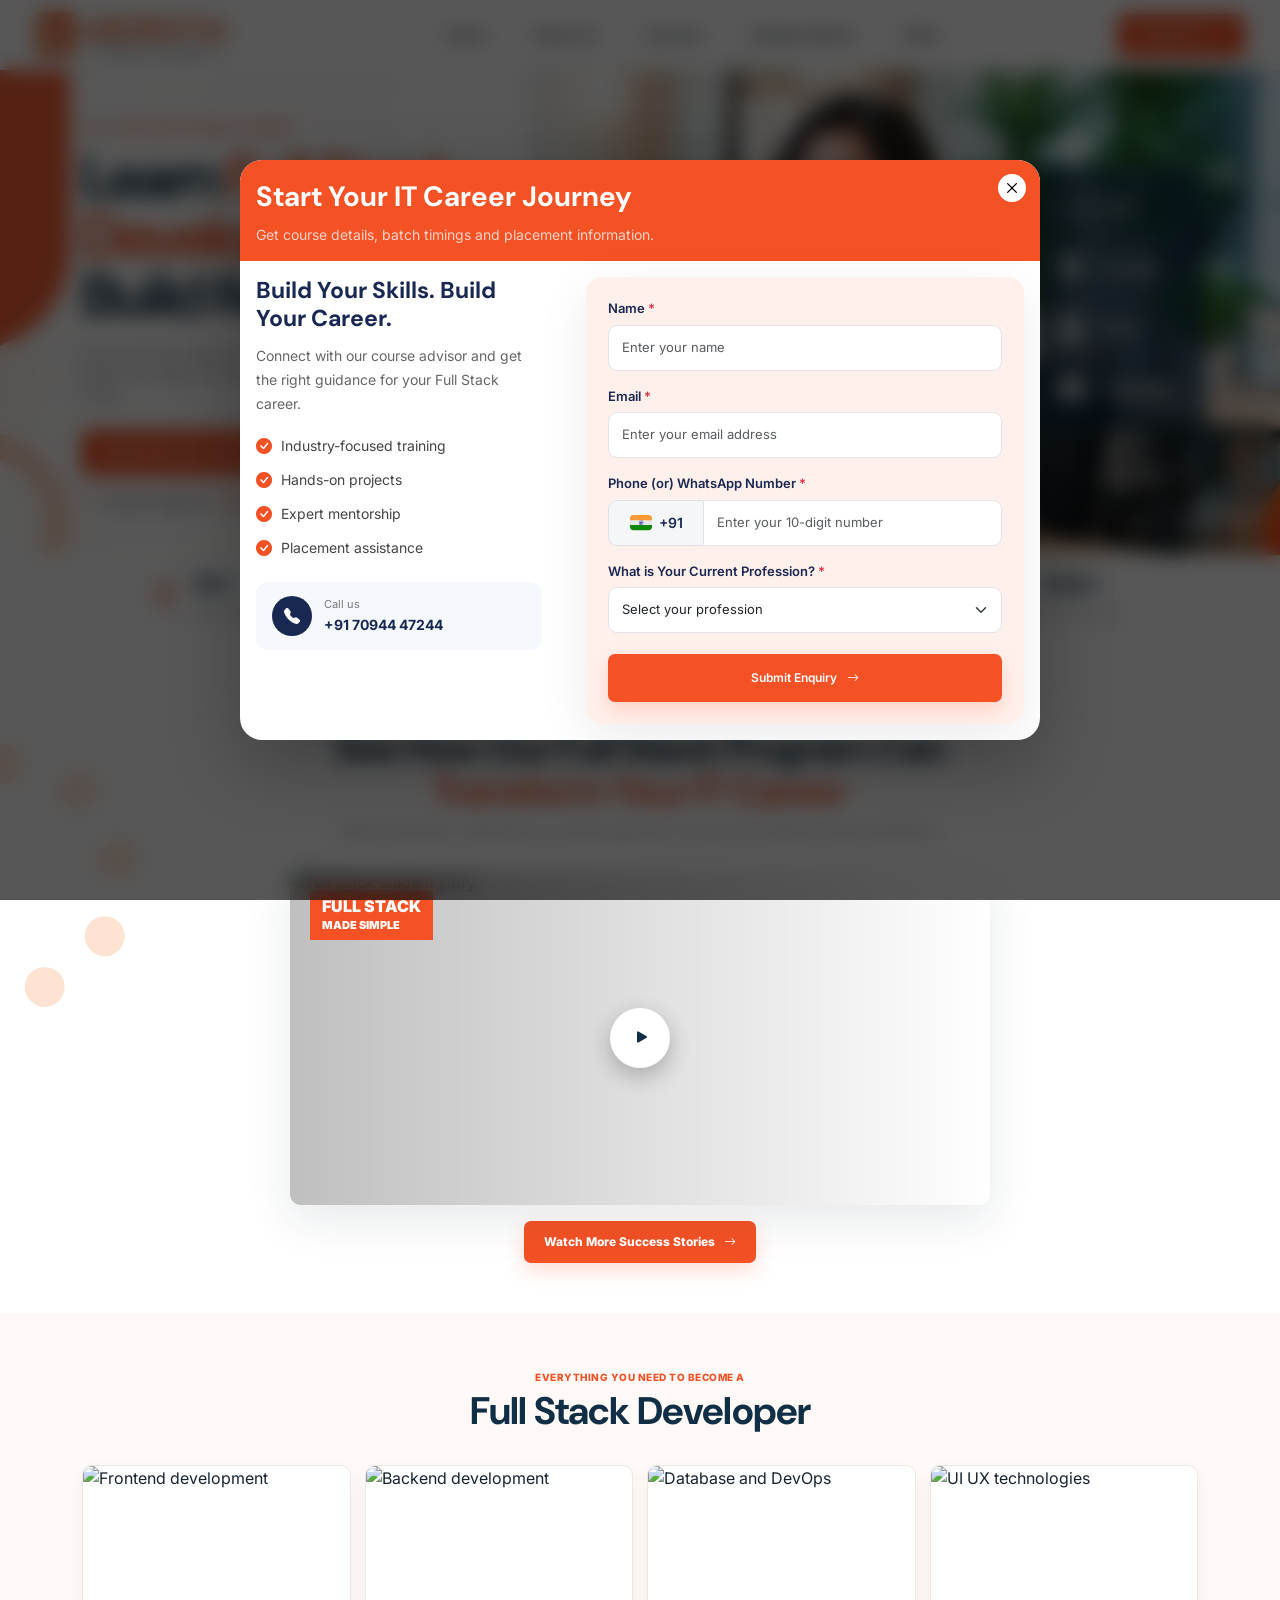
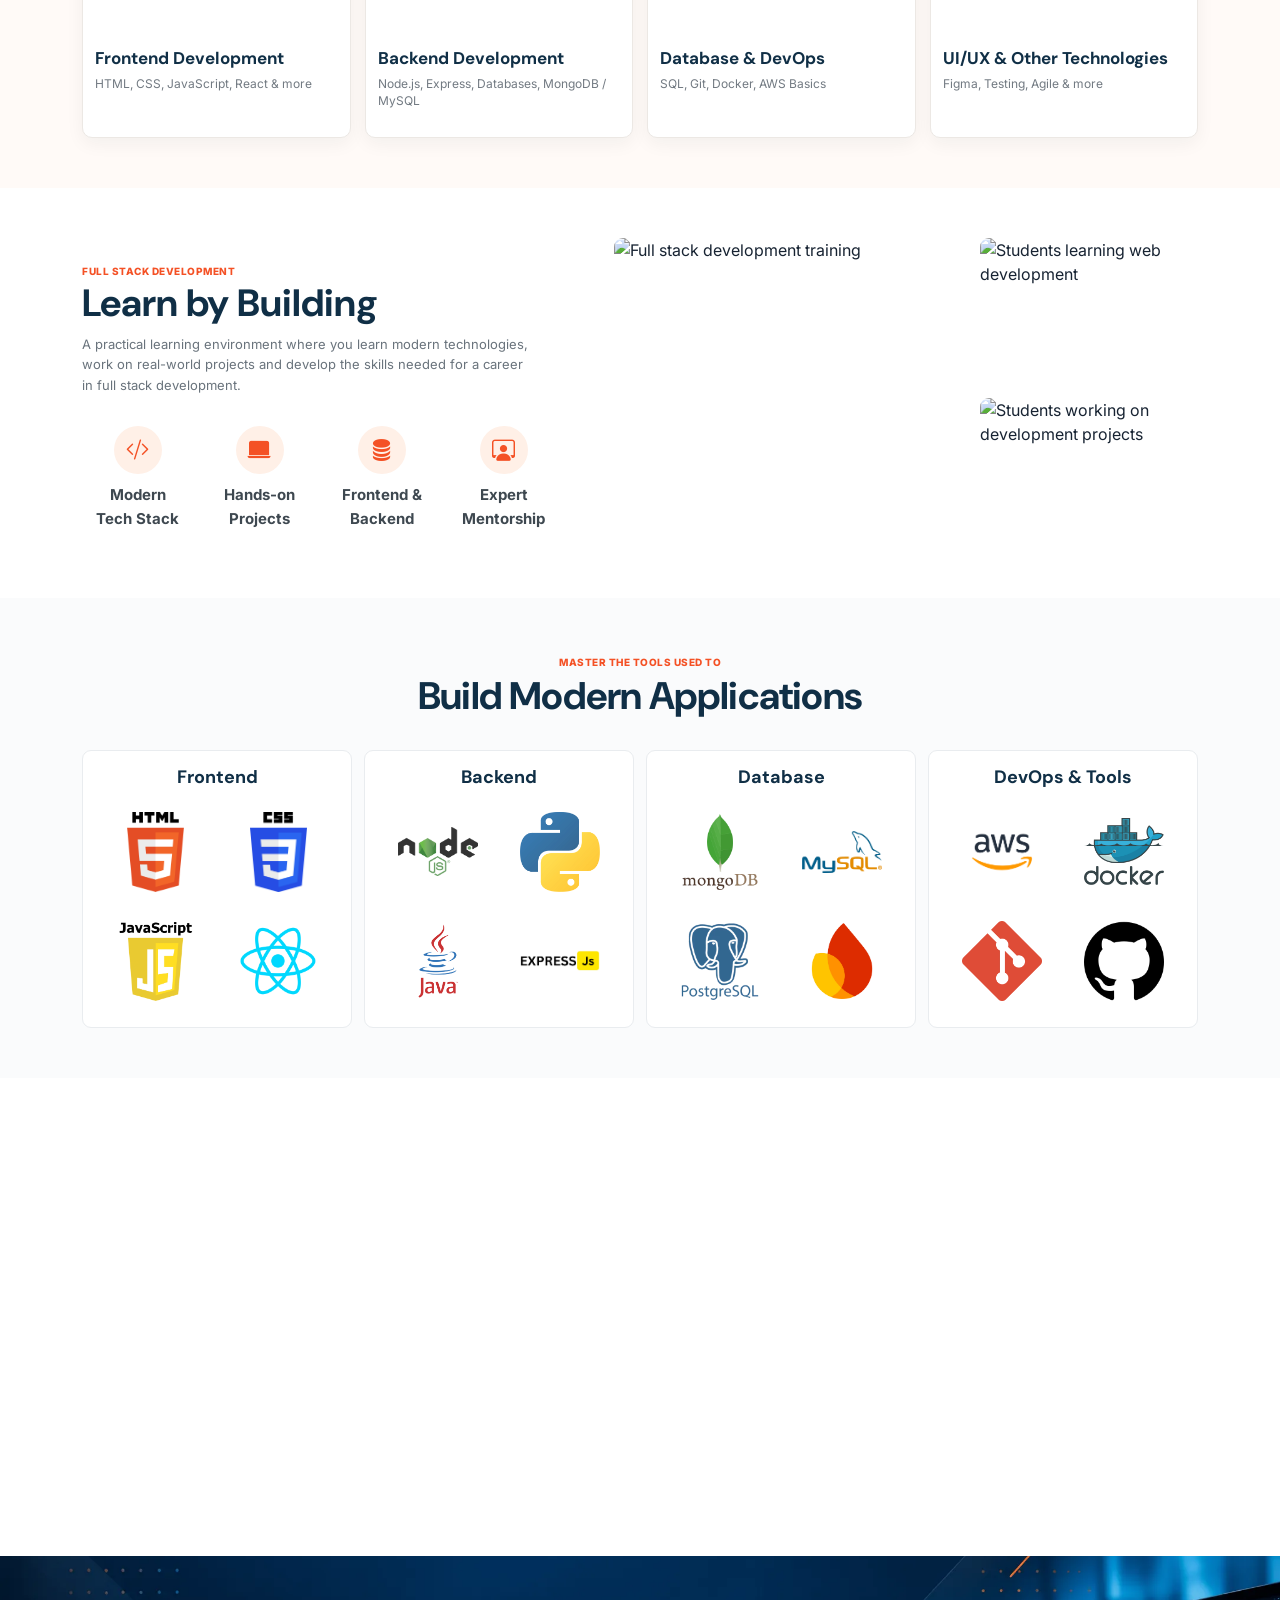
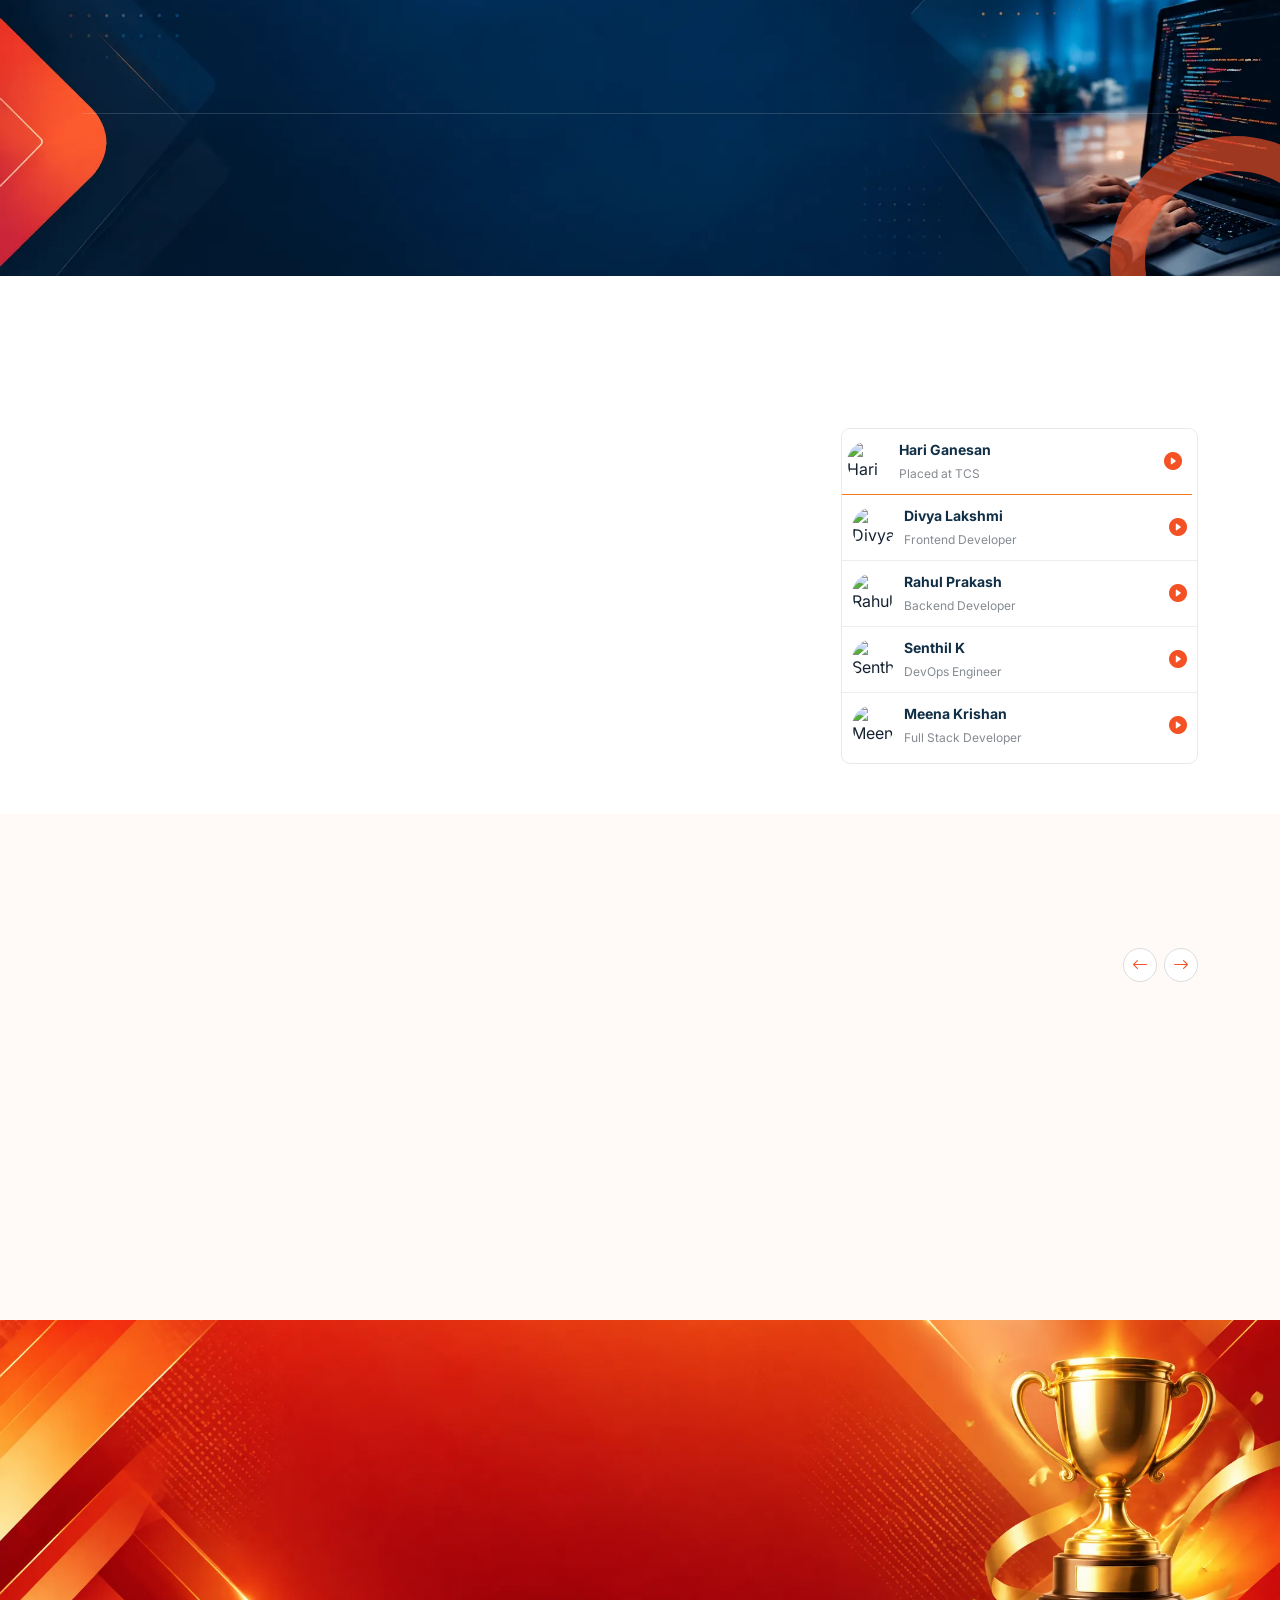
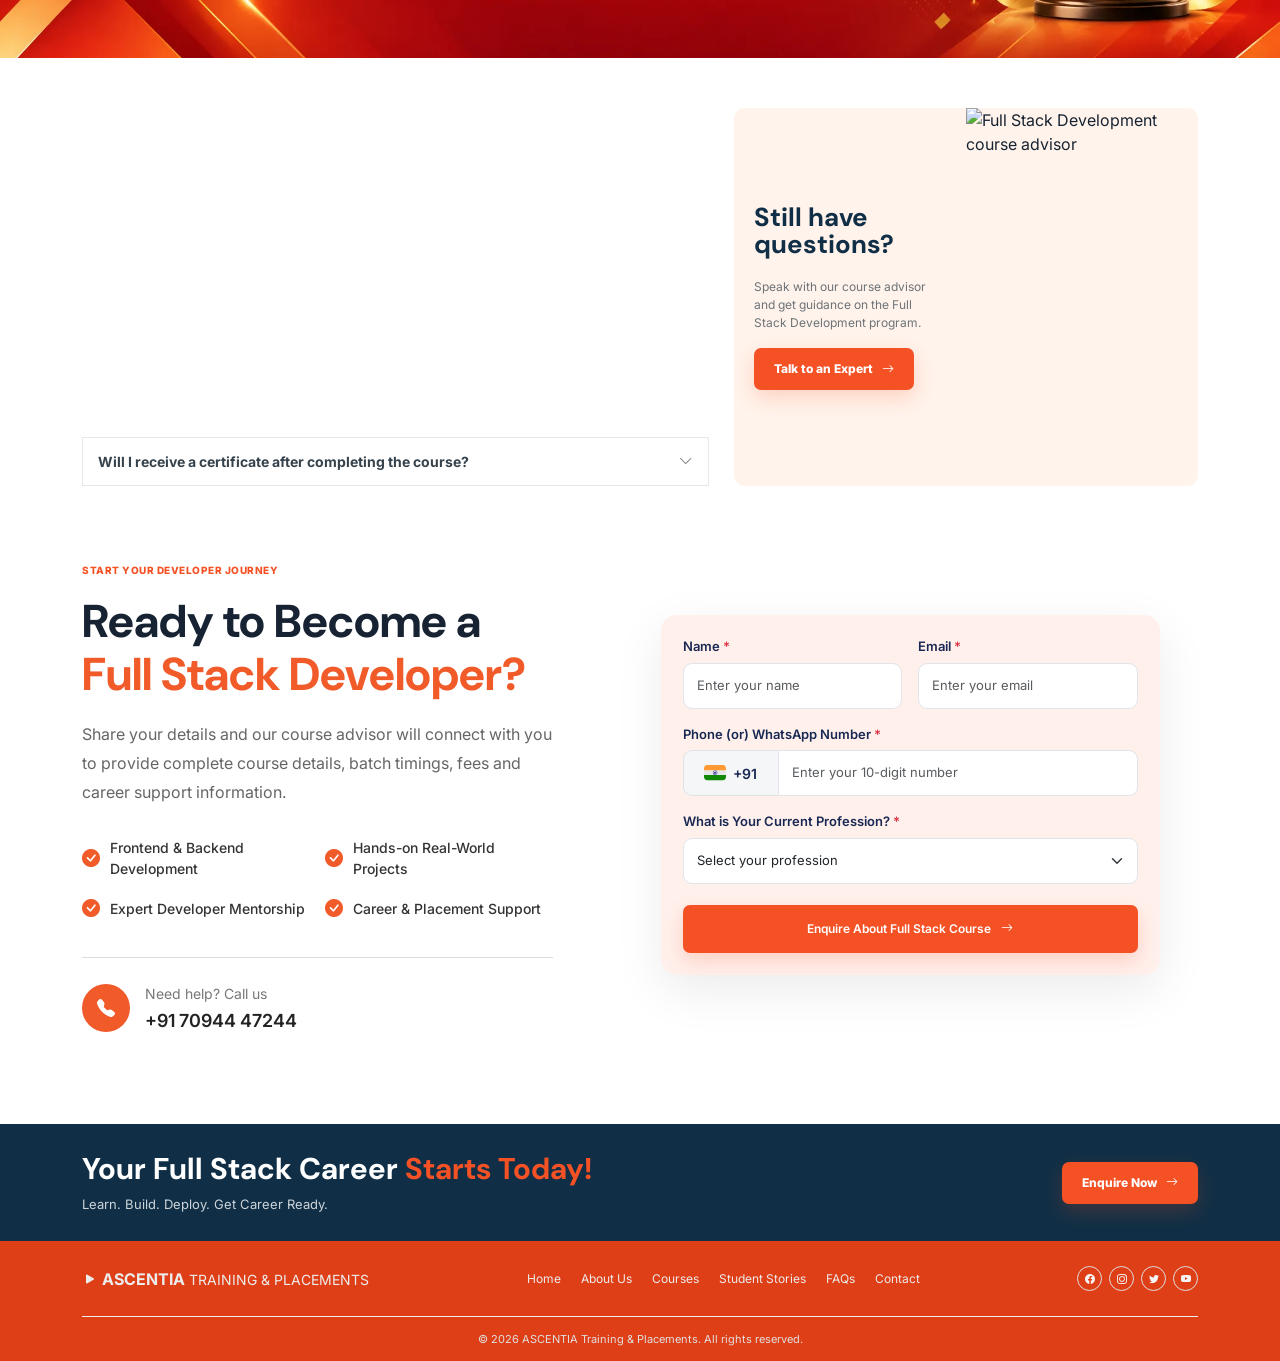
==== commit bc95c0de: "first commit" ====
--- a/index.html
+++ b/index.html
@@ -228,43 +228,65 @@
                 <div class="shape shape-right shape-orange"></div>
                 <div class="container hero-grid">
                     <div class="hero-copy reveal">
-                        <span class="eyebrow" data-aos="fade-up" data-aos-duration="1200">INDUSTRY-FOCUSED IT
-                            TRAINING</span>
-                        <h1 data-aos="fade-up" data-aos-duration="1200" data-aos-delay="200">Build Your <span>IT
-                                Career</span><br>with Real Skills</h1>
-                        <p data-aos="fade-up" data-aos-duration="1200" data-aos-delay="300">Industry-focused
-                            training,
-                            hands-on projects and dedicated placement support to help you
-                            become
-                            job-ready.</p>
+                        <span class="eyebrow" data-aos="fade-up" data-aos-duration="1200">
+                            FULL STACK DEVELOPMENT TRAINING
+                        </span>
+                        <h1>
+                            Learn <span>Full Stack Development</span><br>
+                            Build Real Projects
+                        </h1>
+                        <p data-aos="fade-up" data-aos-duration="1200" data-aos-delay="300">
+                            Learn frontend, backend, databases and modern development
+                            tools through hands-on projects and industry-focused training
+                            designed to make you job-ready.
+                        </p>
                         <div class="hero-actions">
                             <a href="#courses" class="btn btn-orange" data-aos="fade-up" data-aos-duration="1200"
-                                data-aos-delay="400">Explore Courses <i class="bi bi-arrow-right"></i></a>
+                                data-aos-delay="400">
+                                Explore Full Stack Course
+                                <i class="bi bi-arrow-right"></i>
+                            </a>
                             <button class="btn btn-outline video-btn"
                                 data-video="https://www.youtube.com/embed/ScMzIvxBSi4" data-aos="fade-up"
                                 data-aos-duration="1200" data-aos-delay="400">
-                                <i class="bi bi-play-circle-fill"></i> Watch Video
+                                <i class="bi bi-play-circle-fill"></i>
+                                Watch Video
                             </button>
                         </div>
                         <div class="hero-points">
-                            <span data-aos="fade-up" data-aos-duration="1200" data-aos-delay="500"><i
-                                    class="bi bi-patch-check-fill"></i> Hands-on Training</span>
-                            <span data-aos="fade-up" data-aos-duration="1200" data-aos-delay="550"><i
-                                    class="bi bi-person-badge-fill"></i> Expert Mentors</span>
-                            <span data-aos="fade-up" data-aos-duration="1200" data-aos-delay="600"><i
-                                    class="bi bi-briefcase-fill"></i> Placement Support</span>
+                            <span data-aos="fade-up" data-aos-duration="1200" data-aos-delay="500">
+                                <i class="bi bi-code-slash"></i>
+                                Frontend & Backend
+                            </span>
+                            <span data-aos="fade-up" data-aos-duration="1200" data-aos-delay="550">
+                                <i class="bi bi-laptop-fill"></i>
+                                Live Projects
+                            </span>
+                            <span data-aos="fade-up" data-aos-duration="1200" data-aos-delay="600">
+                                <i class="bi bi-briefcase-fill"></i>
+                                Placement Support
+                            </span>
                         </div>
                     </div>
                     <div class="hero-visual reveal">
-                        <!-- <div class="hero-image-wrap">
-                            <img src="https://images.unsplash.com/photo-1531482615713-2afd69097998?auto=format&fit=crop&w=1000&q=85"
-                                alt="Student learning IT skills">
-                        </div> -->
                         <div class="hero-side-card" data-aos="zoom-in" data-aos-duration="1200" data-aos-delay="200">
-                            <div><i class="bi bi-code-slash"></i><span>Learn</span></div>
-                            <div><i class="bi bi-gear-fill"></i><span>Practice</span></div>
-                            <div><i class="bi bi-bar-chart-fill"></i><span>Build</span></div>
-                            <div><i class="bi bi-briefcase-fill"></i><span>Get Placed</span></div>
+                            <div>
+                                <i class="bi bi-code-slash"></i>
+                                <span>Learn</span>
+                            </div>
+                            <div>
+                                <i class="bi bi-database-fill"></i>
+                                <span>Develop</span>
+                            </div>
+
+                            <div>
+                                <i class="bi bi-kanban-fill"></i>
+                                <span>Build</span>
+                            </div>
+                            <div>
+                                <i class="bi bi-briefcase-fill"></i>
+                                <span>Get Hired</span>
+                            </div>
                         </div>
                     </div>
                 </div>
@@ -353,7 +375,7 @@
                             <div class="course-content">
                                 <h3> Frontend Development</h3>
                                 <p>HTML, CSS, JavaScript, React & more</p>
-                                <a href="#">Learn More <i class="bi bi-arrow-right"></i></a>
+                                <!-- <a href="#">Learn More <i class="bi bi-arrow-right"></i></a> -->
                             </div>
                         </article>
                         <article class="course-card reveal" data-aos="fade-up" data-aos-duration="1200"
@@ -364,7 +386,7 @@
                             <div class="course-content">
                                 <h3> Backend Development</h3>
                                 <p>Node.js, Express, Databases, MongoDB / MySQL</p>
-                                <a href="#">Learn More <i class="bi bi-arrow-right"></i></a>
+                                <!-- <a href="#">Learn More <i class="bi bi-arrow-right"></i></a> -->
                             </div>
                         </article>
                         <article class="course-card reveal" data-aos="fade-up" data-aos-duration="1200"
@@ -375,7 +397,7 @@
                             <div class="course-content">
                                 <h3> Database & DevOps</h3>
                                 <p>SQL, Git, Docker, AWS Basics</p>
-                                <a href="#">Learn More <i class="bi bi-arrow-right"></i></a>
+                                <!-- <a href="#">Learn More <i class="bi bi-arrow-right"></i></a> -->
                             </div>
                         </article>
                         <article class="course-card reveal" data-aos="fade-up" data-aos-duration="1200"
@@ -386,7 +408,7 @@
                             <div class="course-content">
                                 <h3> UI/UX & Other Technologies</h3>
                                 <p>Figma, Testing, Agile & more</p>
-                                <a href="#">Learn More <i class="bi bi-arrow-right"></i></a>
+                                <!-- <a href="#">Learn More <i class="bi bi-arrow-right"></i></a> -->
                             </div>
                         </article>
                     </div>
@@ -396,35 +418,69 @@
             <!-- ================= LEARNING ENVIRONMENT ================= -->
             <section class="environment-section section-pad" id="about">
                 <div class="container">
-                    <div class=" env-grid">
+                    <div class="env-grid">
+
                         <div class="env-copy reveal" data-aos="fade-up" data-aos-duration="1200">
-                            <span class="section-label">ASCENTIA</span>
-                            <h2>Learning Environment</h2>
-                            <p>A collaborative, practical and industry-focused space where you learn, build and
-                                grow.
+
+                            <span class="section-label">FULL STACK DEVELOPMENT</span>
+
+                            <h2>Learn by Building</h2>
+
+                            <p>
+                                A practical learning environment where you learn modern
+                                technologies, work on real-world projects and develop
+                                the skills needed for a career in full stack development.
                             </p>
+
                             <div class="env-features">
-                                <div><span><i class="bi bi-display"></i></span><strong>Modern<br>Classrooms</strong>
-                                </div>
-                                <div><span><i class="bi bi-diagram-3-fill"></i></span><strong>Hands-on<br>Labs</strong>
-                                </div>
-                                <div><span><i class="bi bi-people-fill"></i></span><strong>Peer<br>Learning</strong>
-                                </div>
-                                <div><span><i
-                                            class="bi bi-person-workspace"></i></span><strong>Mentorship<br>Sessions</strong>
-                                </div>
-                            </div>
-                        </div>
+
+                                <div>
+                                    <span>
+                                        <i class="bi bi-code-slash"></i>
+                                    </span>
+                                    <strong>Modern<br>Tech Stack</strong>
+                                </div>
+
+                                <div>
+                                    <span>
+                                        <i class="bi bi-laptop-fill"></i>
+                                    </span>
+                                    <strong>Hands-on<br>Projects</strong>
+                                </div>
+
+                                <div>
+                                    <span>
+                                        <i class="bi bi-database-fill"></i>
+                                    </span>
+                                    <strong>Frontend &<br>Backend</strong>
+                                </div>
+
+                                <div>
+                                    <span>
+                                        <i class="bi bi-person-workspace"></i>
+                                    </span>
+                                    <strong>Expert<br>Mentorship</strong>
+                                </div>
+
+                            </div>
+                        </div>
+
                         <div class="env-gallery reveal">
+
                             <img class="env-main-img" src="https://www.ascentiaindia.in/assets/images/gallery/gal1.webp"
-                                alt="ASCENTIA classroom" data-aos="zoom-in" data-aos-duration="1200"
+                                alt="Full stack development training" data-aos="zoom-in" data-aos-duration="1200"
                                 data-aos-delay="100">
+
                             <img src="https://www.ascentiaindia.in/assets/images/gallery/gal2.webp"
-                                alt="Students collaborating" data-aos="zoom-in" data-aos-duration="1200"
+                                alt="Students learning web development" data-aos="zoom-in" data-aos-duration="1200"
                                 data-aos-delay="200">
+
                             <img src="https://www.ascentiaindia.in/assets/images/gallery/gal5.webp"
-                                alt="Modern workspace" data-aos="zoom-in" data-aos-duration="1200" data-aos-delay="300">
-                        </div>
+                                alt="Students working on development projects" data-aos="zoom-in"
+                                data-aos-duration="1200" data-aos-delay="300">
+
+                        </div>
+
                     </div>
                 </div>
             </section>
@@ -535,44 +591,123 @@
             <!-- ================= REAL STORIES ================= -->
             <section class="stories-section section-pad">
                 <div class="container">
+
                     <div class="section-top reveal" data-aos="fade-up" data-aos-duration="1200">
+
                         <div>
                             <span class="section-label">REAL STORIES</span>
                             <h2>From Our Full Stack Students</h2>
                         </div>
-                    </div>
+
+                    </div>
+
                     <div class="story-layout">
+
+                        <!-- Main Story -->
                         <div class="main-story reveal" data-aos="fade-up" data-aos-duration="1200" data-aos-delay="100">
+
                             <div class="story-video">
-                                <img src="https://images.unsplash.com/photo-1556761175-b413da4baf72?auto=format&fit=crop&w=1000&q=85"
-                                    alt="Student success story">
-                                <button class="play-small video-btn"
-                                    data-video="https://www.youtube.com/embed/ScMzIvxBSi4"><i
-                                        class="bi bi-play-fill"></i></button>
-                            </div>
+                                <img id="mainStoryImage"
+                                    src="https://images.unsplash.com/photo-1556761175-b413da4baf72?auto=format&fit=crop&w=1000&q=85"
+                                    alt="Hari Ganesan">
+
+                                <button class="play-small video-btn" id="mainStoryVideo"
+                                    data-video="https://www.youtube.com/embed/ScMzIvxBSi4">
+                                    <i class="bi bi-play-fill"></i>
+                                </button>
+                            </div>
+
                             <div class="story-info">
-                                <strong>Hari Ganesan</strong>
-                                <span>Placed at TCS</span>
-                            </div>
-                        </div>
+                                <strong id="mainStoryName">Hari Ganesan</strong>
+                                <span id="mainStoryRole">Placed at TCS</span>
+                            </div>
+
+                        </div>
+
+                        <!-- Student Tabs -->
                         <div class="mini-stories">
-                            <div><img
-                                    src="https://images.unsplash.com/photo-1494790108377-be9c29b29330?auto=format&fit=crop&w=150&q=80"
-                                    alt="Divya Lakshmi"><span><b>Divya Lakshmi</b><small>Frontend
-                                        Developer</small></span><i class="bi bi-play-circle-fill"></i></div>
-                            <div><img
-                                    src="https://images.unsplash.com/photo-1506794778202-cad84cf45f1d?auto=format&fit=crop&w=150&q=80"
-                                    alt="Rahul Prakash"><span><b>Rahul Prakash</b><small>Backend
-                                        Developer</small></span><i class="bi bi-play-circle-fill"></i></div>
-                            <div><img
-                                    src="https://images.unsplash.com/photo-1500648767791-00dcc994a43e?auto=format&fit=crop&w=150&q=80"
-                                    alt="Senthil K"><span><b>Senthil K</b><small>DevOps Engineer</small></span><i
-                                    class="bi bi-play-circle-fill"></i></div>
-                            <div><img
-                                    src="https://images.unsplash.com/photo-1544005313-94ddf0286df2?auto=format&fit=crop&w=150&q=80"
-                                    alt="Meena Krishan"><span><b>Meena Krishan</b><small>Data
-                                        Analyst</small></span><i class="bi bi-play-circle-fill"></i></div>
-                        </div>
+
+                            <div class="story-tab active" data-name="Hari Ganesan" data-role="Placed at TCS"
+                                data-image="https://images.unsplash.com/photo-1556761175-b413da4baf72?auto=format&fit=crop&w=1000&q=85"
+                                data-video="https://www.youtube.com/embed/ScMzIvxBSi4">
+
+                                <img src="https://images.unsplash.com/photo-1500648767791-00dcc994a43e?auto=format&fit=crop&w=150&q=80"
+                                    alt="Hari Ganesan">
+
+                                <span>
+                                    <b>Hari Ganesan</b>
+                                    <small>Placed at TCS</small>
+                                </span>
+
+                                <i class="bi bi-play-circle-fill"></i>
+                            </div>
+
+
+                            <div class="story-tab" data-name="Divya Lakshmi" data-role="Frontend Developer"
+                                data-image="https://images.unsplash.com/photo-1556761175-b413da4baf72?auto=format&fit=crop&w=1000&q=85"
+                                data-video="https://www.youtube.com/embed/ScMzIvxBSi4">
+
+                                <img src="https://images.unsplash.com/photo-1494790108377-be9c29b29330?auto=format&fit=crop&w=150&q=80"
+                                    alt="Divya Lakshmi">
+
+                                <span>
+                                    <b>Divya Lakshmi</b>
+                                    <small>Frontend Developer</small>
+                                </span>
+
+                                <i class="bi bi-play-circle-fill"></i>
+                            </div>
+
+
+                            <div class="story-tab" data-name="Rahul Prakash" data-role="Backend Developer"
+                                data-image="https://images.unsplash.com/photo-1556761175-b413da4baf72?auto=format&fit=crop&w=1000&q=85"
+                                data-video="https://www.youtube.com/embed/ScMzIvxBSi4">
+
+                                <img src="https://images.unsplash.com/photo-1506794778202-cad84cf45f1d?auto=format&fit=crop&w=150&q=80"
+                                    alt="Rahul Prakash">
+
+                                <span>
+                                    <b>Rahul Prakash</b>
+                                    <small>Backend Developer</small>
+                                </span>
+
+                                <i class="bi bi-play-circle-fill"></i>
+                            </div>
+
+
+                            <div class="story-tab" data-name="Senthil K" data-role="DevOps Engineer"
+                                data-image="https://images.unsplash.com/photo-1556761175-b413da4baf72?auto=format&fit=crop&w=1000&q=85"
+                                data-video="https://www.youtube.com/embed/ScMzIvxBSi4">
+
+                                <img src="https://images.unsplash.com/photo-1500648767791-00dcc994a43e?auto=format&fit=crop&w=150&q=80"
+                                    alt="Senthil K">
+
+                                <span>
+                                    <b>Senthil K</b>
+                                    <small>DevOps Engineer</small>
+                                </span>
+
+                                <i class="bi bi-play-circle-fill"></i>
+                            </div>
+
+
+                            <div class="story-tab" data-name="Meena Krishan" data-role="Full Stack Developer"
+                                data-image="https://images.unsplash.com/photo-1556761175-b413da4baf72?auto=format&fit=crop&w=1000&q=85"
+                                data-video="https://www.youtube.com/embed/ScMzIvxBSi4">
+
+                                <img src="https://images.unsplash.com/photo-1544005313-94ddf0286df2?auto=format&fit=crop&w=150&q=80"
+                                    alt="Meena Krishan">
+
+                                <span>
+                                    <b>Meena Krishan</b>
+                                    <small>Full Stack Developer</small>
+                                </span>
+
+                                <i class="bi bi-play-circle-fill"></i>
+                            </div>
+
+                        </div>
+
                     </div>
                 </div>
             </section>
@@ -747,80 +882,166 @@
             <!-- ================= CERTIFICATE ================= -->
             <section class="certificate-section">
                 <div class="container certificate-grid">
+
                     <div class="certificate-card reveal" data-aos="fade-up-left" data-aos-duration="1200">
-                        <img src="assets/images/certificate.webp" alt="">
-                    </div>
+                        <img src="assets/images/certificate.webp" alt="Full Stack Development Certificate">
+                    </div>
+
                     <div class="certificate-copy reveal" data-aos="zoom-in" data-aos-duration="1200"
                         data-aos-delay="100">
-                        <span class="section-label">ASCENTIA</span>
-                        <h2>Earn a Certificate<br>That Recognizes Your Skills</h2>
+
+                        <span class="section-label">FULL STACK DEVELOPMENT</span>
+
+                        <h2>Get Certified.<br>Showcase Your Skills.</h2>
+
                         <ul>
-                            <li><i class="bi bi-check-circle-fill"></i> Industry-Recognized Program</li>
-                            <li><i class="bi bi-check-circle-fill"></i> Portfolio & Resume Advantage</li>
-                            <li><i class="bi bi-check-circle-fill"></i> Digital Certificate for Your Achievement
+                            <li>
+                                <i class="bi bi-check-circle-fill"></i>
+                                Certificate of Course Completion
                             </li>
-                            <li><i class="bi bi-check-circle-fill"></i> Helps You Stand Out to Employers</li>
+
+                            <li>
+                                <i class="bi bi-check-circle-fill"></i>
+                                Validates Your Full Stack Skills
+                            </li>
+
+                            <li>
+                                <i class="bi bi-check-circle-fill"></i>
+                                Strengthens Your Resume & Portfolio
+                            </li>
+
+                            <li>
+                                <i class="bi bi-check-circle-fill"></i>
+                                Showcase Your Achievement to Employers
+                            </li>
                         </ul>
-                    </div>
+
+                    </div>
+
                 </div>
             </section>
 
             <!-- ================= FAQ ================= -->
             <section class="faq-section section-pad" id="faq">
                 <div class="container faq-grid">
+
                     <div class="faq-list reveal">
+
                         <div class="section-heading" data-aos="fade-up" data-aos-duration="1200">
-                            <span class="section-label">FREQUENTLY ASKED QUESTIONS</span>
+
+                            <span class="section-label">FULL STACK DEVELOPMENT</span>
                             <h2>Have Questions?</h2>
-                        </div>
+
+                        </div>
+
                         <div class="accordion">
+
                             <div class="faq-item active" data-aos="fade-up" data-aos-duration="1200">
-                                <button>What is the eligibility for the courses? <i
-                                        class="bi bi-chevron-down"></i></button>
-                                <div class="faq-answer">Our programs are designed for students, graduates, career
-                                    starters
-                                    and working professionals. Individual course requirements may vary.</div>
-                            </div>
+
+                                <button>
+                                    Who can join the Full Stack Development course?
+                                    <i class="bi bi-chevron-down"></i>
+                                </button>
+
+                                <div class="faq-answer">
+                                    The course is suitable for students, graduates,
+                                    beginners and aspiring developers who want to build
+                                    a career in web development. No prior professional
+                                    experience is required.
+                                </div>
+
+                            </div>
+
                             <div class="faq-item" data-aos="fade-up" data-aos-duration="1200" data-aos-delay="100">
-                                <button>How long is the course duration? <i class="bi bi-chevron-down"></i></button>
-                                <div class="faq-answer">Course duration depends on the selected program and learning
-                                    path.
-                                    Contact our team for the current batch schedule.</div>
-                            </div>
+
+                                <button>
+                                    What will I learn in the Full Stack course?
+                                    <i class="bi bi-chevron-down"></i>
+                                </button>
+
+                                <div class="faq-answer">
+                                    You will learn frontend development, backend
+                                    development, databases, APIs, version control and
+                                    deployment while working on practical web projects.
+                                </div>
+
+                            </div>
+
                             <div class="faq-item" data-aos="fade-up" data-aos-duration="1200" data-aos-delay="200">
-                                <button>Do you offer online and offline classes? <i
-                                        class="bi bi-chevron-down"></i></button>
-                                <div class="faq-answer">Yes. Training formats can include online and classroom
-                                    learning
-                                    based on the selected program and batch.</div>
-                            </div>
+
+                                <button>
+                                    Will I work on real-world projects?
+                                    <i class="bi bi-chevron-down"></i>
+                                </button>
+
+                                <div class="faq-answer">
+                                    Yes. The training includes hands-on projects that
+                                    help you apply your development skills and build a
+                                    portfolio of practical work.
+                                </div>
+
+                            </div>
+
                             <div class="faq-item" data-aos="fade-up" data-aos-duration="1200" data-aos-delay="300">
-                                <button>Will I get placement support after the course? <i
-                                        class="bi bi-chevron-down"></i></button>
-                                <div class="faq-answer">Placement assistance includes interview preparation, resume
-                                    guidance, job-readiness support and access to relevant opportunities.</div>
-                            </div>
+
+                                <button>
+                                    Do I need prior coding experience?
+                                    <i class="bi bi-chevron-down"></i>
+                                </button>
+
+                                <div class="faq-answer">
+                                    No. The course starts with the fundamentals and
+                                    gradually progresses to advanced full stack
+                                    development concepts.
+                                </div>
+
+                            </div>
+
                             <div class="faq-item" data-aos="fade-up" data-aos-duration="1200" data-aos-delay="400">
-                                <button>Will I receive a certificate after completing the course? <i
-                                        class="bi bi-chevron-down"></i></button>
-                                <div class="faq-answer">Yes. Eligible students receive a certificate after
-                                    successfully
-                                    completing the required program.</div>
-                            </div>
-                        </div>
-                    </div>
+
+                                <button>
+                                    Will I receive a certificate after completing the course?
+                                    <i class="bi bi-chevron-down"></i>
+                                </button>
+
+                                <div class="faq-answer">
+                                    Yes. Eligible students receive a certificate after
+                                    successfully completing the Full Stack Development
+                                    program.
+                                </div>
+
+                            </div>
+
+                        </div>
+                    </div>
+
                     <div class="faq-contact reveal">
+
                         <div class="faq-contact-image" data-aos="fade-right" data-aos-duration="1200">
+
                             <img src="https://images.unsplash.com/photo-1573496359142-b8d87734a5a2?auto=format&fit=crop&w=700&q=85"
-                                alt="Career advisor">
-                        </div>
+                                alt="Full Stack Development course advisor">
+
+                        </div>
+
                         <div class="faq-contact-copy" data-aos="fade-up-left" data-aos-duration="1200">
+
                             <h3>Still have<br>questions?</h3>
-                            <p>Talk to our course advisor and get the right guidance for your career.</p>
-                            <a href="#contact" class="btn btn-orange">Talk to an Expert <i
-                                    class="bi bi-arrow-right"></i></a>
-                        </div>
-                    </div>
+
+                            <p>
+                                Speak with our course advisor and get guidance on the
+                                Full Stack Development program.
+                            </p>
+
+                            <a href="#contact" class="btn btn-orange">
+                                Talk to an Expert
+                                <i class="bi bi-arrow-right"></i>
+                            </a>
+
+                        </div>
+
+                    </div>
+
                 </div>
             </section>
 
@@ -828,52 +1049,76 @@
             <section class="enquiry-section" id="enquiry">
                 <div class="container">
                     <div class="enquiry-wrapper">
+
                         <!-- Left Content -->
                         <div class="enquiry-content" data-aos="fade-right" data-aos-duration="1200">
-                            <span class="section-label">START YOUR IT JOURNEY</span>
-                            <h2>Ready to Build Your <span>IT Career?</span></h2>
+
+                            <span class="section-label">START YOUR DEVELOPER JOURNEY</span>
+
+                            <h2>
+                                Ready to Become a
+                                <span>Full Stack Developer?</span>
+                            </h2>
+
                             <p>
-                                Share your details with us and our course advisor will
-                                connect with you to provide course details, batch timings,
-                                fees and placement information.
+                                Share your details and our course advisor will connect
+                                with you to provide complete course details, batch
+                                timings, fees and career support information.
                             </p>
+
                             <div class="enquiry-points">
+
                                 <div>
                                     <i class="bi bi-check-circle-fill"></i>
-                                    <span>Industry-focused IT training</span>
-                                </div>
+                                    <span>Frontend & Backend Development</span>
+                                </div>
+
                                 <div>
                                     <i class="bi bi-check-circle-fill"></i>
-                                    <span>Hands-on practical learning</span>
-                                </div>
+                                    <span>Hands-on Real-World Projects</span>
+                                </div>
+
                                 <div>
                                     <i class="bi bi-check-circle-fill"></i>
-                                    <span>Expert mentorship</span>
-                                </div>
+                                    <span>Expert Developer Mentorship</span>
+                                </div>
+
                                 <div>
                                     <i class="bi bi-check-circle-fill"></i>
-                                    <span>Placement assistance</span>
-                                </div>
-                            </div>
+                                    <span>Career & Placement Support</span>
+                                </div>
+
+                            </div>
+
                             <div class="enquiry-contact">
                                 <i class="bi bi-telephone-fill"></i>
+
                                 <div>
                                     <small>Need help? Call us</small>
-                                    <a href="tel:+917094447244">+91 70944 47244</a>
-                                </div>
-                            </div>
-                        </div>
+                                    <a href="tel:+917094447244">
+                                        +91 70944 47244
+                                    </a>
+                                </div>
+                            </div>
+
+                        </div>
+
                         <!-- Form -->
                         <div class="enquiry-form-wrapper" data-aos="fade-left" data-aos-duration="1200">
+
                             <form id="enquiryForm" class="enquiry-form" novalidate>
+
                                 <div class="row g-3">
+
                                     <!-- Name -->
                                     <div class="col-md-6">
                                         <label for="enquiryName">
                                             Name <span>*</span>
                                         </label>
+
                                         <input type="text" id="enquiryName" name="name" class="form-control"
                                             placeholder="Enter your name" autocomplete="name" required>
+
                                         <div class="invalid-feedback"></div>
                                     </div>
 
@@ -882,8 +1127,10 @@
                                         <label for="enquiryEmail">
                                             Email <span>*</span>
                                         </label>
+
                                         <input type="email" id="enquiryEmail" name="email" class="form-control"
                                             placeholder="Enter your email" autocomplete="email" required>
+
                                         <div class="invalid-feedback"></div>
                                     </div>
 
@@ -892,15 +1139,20 @@
                                         <label for="enquiryPhone">
                                             Phone (or) WhatsApp Number <span>*</span>
                                         </label>
+
                                         <div class="phone-input-group">
+
                                             <div class="country-code">
                                                 <img src="assets/images/icons/india-flag.svg" alt="India">
                                                 <span>+91</span>
                                             </div>
+
                                             <input type="tel" id="enquiryPhone" name="phone" class="form-control"
                                                 placeholder="Enter your 10-digit number" maxlength="10"
                                                 inputmode="numeric" autocomplete="tel" required>
+
                                         </div>
+
                                         <div class="invalid-feedback phone-error"></div>
                                     </div>
 
@@ -909,44 +1161,89 @@
                                         <label for="enquiryProfession">
                                             What is Your Current Profession? <span>*</span>
                                         </label>
+
                                         <select id="enquiryProfession" name="profession" class="form-select" required>
-                                            <option value="">Select your profession</option>
-                                            <option value="Student">Student</option>
-                                            <option value="Recent Graduate">Recent Graduate</option>
-                                            <option value="Working Professional">Working Professional</option>
-                                            <option value="Job Seeker">Job Seeker</option>
-                                            <option value="Career Switcher">Career Switcher</option>
+
+                                            <option value="">
+                                                Select your profession
+                                            </option>
+
+                                            <option value="Student">
+                                                Student
+                                            </option>
+
+                                            <option value="Recent Graduate">
+                                                Recent Graduate
+                                            </option>
+
+                                            <option value="Working Professional">
+                                                Working Professional
+                                            </option>
+
+                                            <option value="Job Seeker">
+                                                Job Seeker
+                                            </option>
+
+                                            <option value="Career Switcher">
+                                                Career Switcher
+                                            </option>
+
                                             <option value="Entrepreneur / Business Owner">
                                                 Entrepreneur / Business Owner
                                             </option>
-                                            <option value="Other">Other</option>
+
+                                            <option value="Other">
+                                                Other
+                                            </option>
+
                                         </select>
+
                                         <div class="invalid-feedback"></div>
                                     </div>
+
                                     <!-- Submit -->
                                     <div class="col-12">
                                         <button type="submit" class="btn btn-orange enquiry-submit">
-                                            Submit Enquiry
+
+                                            Enquire About Full Stack Course
+
                                             <i class="bi bi-arrow-right"></i>
+
                                         </button>
                                     </div>
+
                                 </div>
                             </form>
-                        </div>
+
+                        </div>
+
                     </div>
                 </div>
             </section>
 
             <!-- ================= CTA ================= -->
             <section class="final-cta" id="contact" data-aos="zoom-in" data-aos-duration="1200">
+
                 <div class="container">
+
                     <div>
-                        <h2>Your Future in IT <span>Starts Today!</span></h2>
-                        <p>Learn. Practice. Build. Get Placed.</p>
-                    </div>
-                    <a href="mailto:info@ascentia.example" class="btn btn-orange">Enquire Now <i
-                            class="bi bi-arrow-right"></i></a>
+                        <h2>
+                            Your Full Stack Career
+                            <span>Starts Today!</span>
+                        </h2>
+
+                        <p>
+                            Learn. Build. Deploy. Get Career Ready.
+                        </p>
+                    </div>
+
+                    <a href="#enquiry" class="btn btn-orange">
+                        Enquire Now
+                        <i class="bi bi-arrow-right"></i>
+                    </a>
+
                 </div>
+
             </section>
         </main>
         <!-- ================= FOOTER ================= -->
@@ -1057,10 +1354,15 @@
     <!-- VIDEO MODAL -->
     <div class="modal" id="videoModal" aria-hidden="true">
         <div class="modal-backdrop" id="modalBackdrop"></div>
+
         <div class="modal-content">
-            <button class="modal-close" id="modalClose"><i class="bi bi-x-lg"></i></button>
+            <button class="modal-close" id="modalClose">
+                <i class="bi bi-x-lg"></i>
+            </button>
+
             <iframe id="videoFrame" src="" title="ASCENTIA video" allow="autoplay; encrypted-media; picture-in-picture"
-                allowfullscreen></iframe>
+                allowfullscreen>
+            </iframe>
         </div>
     </div>
 
@@ -1214,6 +1516,7 @@
         </div>
     </div>
 
+
     <button class="back-top" id="backTop" aria-label="Back to top"><i class="bi bi-arrow-up"></i></button>
     <script src="assets/js/jquery.min.js"></script>
     <script src="assets/js/bootstrap.bundle.min.js"></script>
@@ -1245,299 +1548,300 @@
 
             /* ================= ENQUIRY FORM ================= */
 
-            const enquiryForm = document.getElementById("enquiryForm");
-
-            if (!enquiryForm) return;
-
-
-            const nameInput = document.getElementById("enquiryName");
-            const emailInput = document.getElementById("enquiryEmail");
-            const phoneInput = document.getElementById("enquiryPhone");
-            const professionInput = document.getElementById("enquiryProfession");
-
-
-            /* ================= ERROR HANDLER ================= */
-
-            function showError(input, message) {
-
-                input.classList.remove("is-valid");
-                input.classList.add("is-invalid");
-
-                let errorBox;
-
-                /*
-                 * Phone field has its error outside the input's parent
-                 */
-                if (input === phoneInput) {
-                    errorBox = enquiryForm.querySelector(".phone-error");
-                } else {
-                    errorBox = input.parentElement.querySelector(".invalid-feedback");
+            const enquiryForms = document.querySelectorAll(".enquiry-form");
+
+            enquiryForms.forEach(function (enquiryForm) {
+
+                const nameInput = enquiryForm.querySelector('[name="name"]');
+                const emailInput = enquiryForm.querySelector('[name="email"]');
+                const phoneInput = enquiryForm.querySelector('[name="phone"]');
+                const professionInput = enquiryForm.querySelector('[name="profession"]');
+
+                if (!nameInput || !emailInput || !phoneInput || !professionInput) return;
+
+
+                /* ================= ERROR HANDLER ================= */
+
+                function showError(input, message) {
+
+                    input.classList.remove("is-valid");
+                    input.classList.add("is-invalid");
+
+                    let errorBox;
+
+                    /*
+                     * Phone field has its error outside the input's parent
+                     */
+                    if (input === phoneInput) {
+                        errorBox = enquiryForm.querySelector(".phone-error");
+                    } else {
+                        errorBox = input.parentElement.querySelector(".invalid-feedback");
+                    }
+
+                    if (errorBox) {
+                        errorBox.textContent = message;
+                        errorBox.style.display = "block";
+                    }
                 }
 
-                if (errorBox) {
-                    errorBox.textContent = message;
-                    errorBox.style.display = "block";
+
+                /* ================= CLEAR ERROR ================= */
+
+                function clearError(input) {
+
+                    input.classList.remove("is-invalid");
+
+                    let errorBox;
+
+                    if (input === phoneInput) {
+                        errorBox = enquiryForm.querySelector(".phone-error");
+                    } else {
+                        errorBox = input.parentElement.querySelector(".invalid-feedback");
+                    }
+
+                    if (errorBox) {
+                        errorBox.textContent = "";
+                        errorBox.style.display = "none";
+                    }
                 }
-            }
-
-
-            /* ================= CLEAR ERROR ================= */
-
-            function clearError(input) {
-
-                input.classList.remove("is-invalid");
-
-                let errorBox;
-
-                if (input === phoneInput) {
-                    errorBox = enquiryForm.querySelector(".phone-error");
-                } else {
-                    errorBox = input.parentElement.querySelector(".invalid-feedback");
+
+
+                /* ================= VALID STATE ================= */
+
+                function showValid(input) {
+
+                    clearError(input);
+
+                    input.classList.remove("is-invalid");
+                    input.classList.add("is-valid");
                 }
 
-                if (errorBox) {
-                    errorBox.textContent = "";
-                    errorBox.style.display = "none";
+
+                /* ================= NAME VALIDATION ================= */
+
+                function validateName() {
+
+                    const value = nameInput.value.trim();
+
+                    if (value === "") {
+
+                        showError(
+                            nameInput,
+                            "Please enter your name."
+                        );
+
+                        return false;
+                    }
+
+                    if (value.length < 3) {
+
+                        showError(
+                            nameInput,
+                            "Name must contain at least 3 characters."
+                        );
+
+                        return false;
+                    }
+
+                    if (!/^[A-Za-z\s.'-]+$/.test(value)) {
+
+                        showError(
+                            nameInput,
+                            "Please enter a valid name."
+                        );
+
+                        return false;
+                    }
+
+                    showValid(nameInput);
+
+                    return true;
                 }
-            }
-
-
-            /* ================= VALID STATE ================= */
-
-            function showValid(input) {
-
-                clearError(input);
-
-                input.classList.remove("is-invalid");
-                input.classList.add("is-valid");
-            }
-
-
-            /* ================= NAME VALIDATION ================= */
-
-            function validateName() {
-
-                const value = nameInput.value.trim();
-
-                if (value === "") {
-
-                    showError(
-                        nameInput,
-                        "Please enter your name."
-                    );
-
-                    return false;
+
+
+                /* ================= EMAIL VALIDATION ================= */
+
+                function validateEmail() {
+
+                    const value = emailInput.value.trim();
+
+                    if (value === "") {
+
+                        showError(
+                            emailInput,
+                            "Please enter your email address."
+                        );
+
+                        return false;
+                    }
+
+                    const emailPattern =
+                        /^[A-Za-z0-9._%+-]+@[A-Za-z0-9.-]+\.[A-Za-z]{2,}$/;
+
+                    if (!emailPattern.test(value)) {
+
+                        showError(
+                            emailInput,
+                            "Please enter a valid email address."
+                        );
+
+                        return false;
+                    }
+
+                    showValid(emailInput);
+
+                    return true;
                 }
 
-                if (value.length < 3) {
-
-                    showError(
-                        nameInput,
-                        "Name must contain at least 3 characters."
-                    );
-
-                    return false;
+
+                /* ================= PHONE VALIDATION ================= */
+
+                function validatePhone() {
+
+                    const value = phoneInput.value.trim();
+
+                    if (value === "") {
+
+                        showError(
+                            phoneInput,
+                            "Please enter your WhatsApp number."
+                        );
+
+                        return false;
+                    }
+
+                    if (!/^[0-9]{10}$/.test(value)) {
+
+                        showError(
+                            phoneInput,
+                            "Please enter a valid 10-digit number."
+                        );
+
+                        return false;
+                    }
+
+                    /*
+                     * Prevent numbers such as:
+                     * 0000000000
+                     * 1111111111
+                     * 9999999999
+                     */
+                    if (/^(\d)\1{9}$/.test(value)) {
+
+                        showError(
+                            phoneInput,
+                            "Please enter a valid phone number."
+                        );
+
+                        return false;
+                    }
+
+                    showValid(phoneInput);
+
+                    return true;
                 }
 
-                if (!/^[A-Za-z\s.'-]+$/.test(value)) {
-
-                    showError(
-                        nameInput,
-                        "Please enter a valid name."
-                    );
-
-                    return false;
+
+                /* ================= PROFESSION VALIDATION ================= */
+
+                function validateProfession() {
+
+                    const value = professionInput.value.trim();
+
+                    if (value === "") {
+
+                        showError(
+                            professionInput,
+                            "Please select your current profession."
+                        );
+
+                        return false;
+                    }
+
+                    showValid(professionInput);
+
+                    return true;
                 }
 
-                showValid(nameInput);
-
-                return true;
-            }
-
-
-            /* ================= EMAIL VALIDATION ================= */
-
-            function validateEmail() {
-
-                const value = emailInput.value.trim();
-
-                if (value === "") {
-
-                    showError(
-                        emailInput,
-                        "Please enter your email address."
-                    );
-
-                    return false;
-                }
-
-                const emailPattern =
-                    /^[A-Za-z0-9._%+-]+@[A-Za-z0-9.-]+\.[A-Za-z]{2,}$/;
-
-                if (!emailPattern.test(value)) {
-
-                    showError(
-                        emailInput,
-                        "Please enter a valid email address."
-                    );
-
-                    return false;
-                }
-
-                showValid(emailInput);
-
-                return true;
-            }
-
-
-            /* ================= PHONE VALIDATION ================= */
-
-            function validatePhone() {
-
-                const value = phoneInput.value.trim();
-
-                if (value === "") {
-
-                    showError(
-                        phoneInput,
-                        "Please enter your WhatsApp number."
-                    );
-
-                    return false;
-                }
-
-                if (!/^[0-9]{10}$/.test(value)) {
-
-                    showError(
-                        phoneInput,
-                        "Please enter a valid 10-digit number."
-                    );
-
-                    return false;
-                }
-
-                /*
-                 * Prevent numbers such as:
-                 * 0000000000
-                 * 1111111111
-                 * 9999999999
-                 */
-                if (/^(\d)\1{9}$/.test(value)) {
-
-                    showError(
-                        phoneInput,
-                        "Please enter a valid phone number."
-                    );
-
-                    return false;
-                }
-
-                showValid(phoneInput);
-
-                return true;
-            }
-
-
-            /* ================= PROFESSION VALIDATION ================= */
-
-            function validateProfession() {
-
-                const value = professionInput.value.trim();
-
-                if (value === "") {
-
-                    showError(
-                        professionInput,
-                        "Please select your current profession."
-                    );
-
-                    return false;
-                }
-
-                showValid(professionInput);
-
-                return true;
-            }
-
-
-            /* ================= VALIDATE ON TYPE ================= */
-
-            nameInput.addEventListener("input", function () {
-                validateName();
-            });
-
-
-            emailInput.addEventListener("input", function () {
-                validateEmail();
-            });
-
-
-            phoneInput.addEventListener("input", function () {
-
-                /* Allow numbers only */
-                this.value = this.value.replace(/\D/g, "");
-
-                /* Limit to 10 digits */
-                this.value = this.value.substring(0, 10);
-
-                validatePhone();
-            });
-
-
-            professionInput.addEventListener("change", function () {
-                validateProfession();
-            });
-
-
-            /* ================= SUBMIT ================= */
-
-            enquiryForm.addEventListener("submit", function (event) {
-
-                event.preventDefault();
-
-
-                /* Validate all fields */
-
-                const isNameValid = validateName();
-                const isEmailValid = validateEmail();
-                const isPhoneValid = validatePhone();
-                const isProfessionValid = validateProfession();
-
-
-                const isFormValid =
-                    isNameValid &&
-                    isEmailValid &&
-                    isPhoneValid &&
-                    isProfessionValid;
-
-
-                /* ================= STOP IF INVALID ================= */
-
-                if (!isFormValid) {
-
-                    const firstInvalid =
-                        enquiryForm.querySelector(".is-invalid");
-
-                    if (firstInvalid) {
-                        firstInvalid.focus();
+
+                /* ================= VALIDATE ON TYPE ================= */
+
+                nameInput.addEventListener("input", function () {
+                    validateName();
+                });
+
+
+                emailInput.addEventListener("input", function () {
+                    validateEmail();
+                });
+
+
+                phoneInput.addEventListener("input", function () {
+
+                    /* Allow numbers only */
+                    this.value = this.value.replace(/\D/g, "");
+
+                    /* Limit to 10 digits */
+                    this.value = this.value.substring(0, 10);
+
+                    validatePhone();
+                });
+
+
+                professionInput.addEventListener("change", function () {
+                    validateProfession();
+                });
+
+
+                /* ================= SUBMIT ================= */
+
+                enquiryForm.addEventListener("submit", function (event) {
+
+                    event.preventDefault();
+
+
+                    /* Validate all fields */
+
+                    const isNameValid = validateName();
+                    const isEmailValid = validateEmail();
+                    const isPhoneValid = validatePhone();
+                    const isProfessionValid = validateProfession();
+
+
+                    const isFormValid =
+                        isNameValid &&
+                        isEmailValid &&
+                        isPhoneValid &&
+                        isProfessionValid;
+
+
+                    /* ================= STOP IF INVALID ================= */
+
+                    if (!isFormValid) {
+
+                        const firstInvalid =
+                            enquiryForm.querySelector(".is-invalid");
+
+                        if (firstInvalid) {
+                            firstInvalid.focus();
+                        }
+
+                        return;
                     }
 
-                    return;
-                }
-
-
-                /* ================= GET VALUES ================= */
-
-                const name = nameInput.value.trim();
-                const email = emailInput.value.trim();
-                const phone = phoneInput.value.trim();
-                const profession = professionInput.value.trim();
-
-
-                /* ================= WHATSAPP MESSAGE ================= */
-
-                const whatsappMessage =
-                    `Hello ASCENTIA Training & Placements,
+
+                    /* ================= GET VALUES ================= */
+
+                    const name = nameInput.value.trim();
+                    const email = emailInput.value.trim();
+                    const phone = phoneInput.value.trim();
+                    const profession = professionInput.value.trim();
+
+
+                    /* ================= WHATSAPP MESSAGE ================= */
+
+                    const whatsappMessage =
+                        `Hello ASCENTIA Training & Placements,
 
 I would like to enquire about the IT training program.
 
@@ -1551,66 +1855,68 @@
 Thank you.`;
 
 
-                /* ================= WHATSAPP NUMBER ================= */
-
-                const whatsappNumber = "917448881166";
-
-
-                /* ================= WHATSAPP URL ================= */
-
-                const whatsappURL =
-                    "https://wa.me/" +
-                    whatsappNumber +
-                    "?text=" +
-                    encodeURIComponent(whatsappMessage);
-
-
-                /* ================= OPEN WHATSAPP ================= */
-
-                window.open(whatsappURL, "_blank");
-
-
-                /* ================= CLOSE MODAL ================= */
-
-                if (enquiryModalElement) {
-
-                    const modalInstance =
-                        bootstrap.Modal.getInstance(enquiryModalElement);
-
-                    if (modalInstance) {
-                        modalInstance.hide();
+                    /* ================= WHATSAPP NUMBER ================= */
+
+                    const whatsappNumber = "917448881166";
+
+
+                    /* ================= WHATSAPP URL ================= */
+
+                    const whatsappURL =
+                        "https://wa.me/" +
+                        whatsappNumber +
+                        "?text=" +
+                        encodeURIComponent(whatsappMessage);
+
+
+                    /* ================= OPEN WHATSAPP ================= */
+
+                    window.open(whatsappURL, "_blank");
+
+
+                    /* ================= CLOSE MODAL ================= */
+
+                    if (enquiryModalElement) {
+
+                        const modalInstance =
+                            bootstrap.Modal.getInstance(enquiryModalElement);
+
+                        if (modalInstance) {
+                            modalInstance.hide();
+                        }
                     }
-                }
-
-
-                /* ================= RESET FORM ================= */
-
-                setTimeout(function () {
-
-                    enquiryForm.reset();
-
-                    enquiryForm
-                        .querySelectorAll(".is-valid, .is-invalid")
-                        .forEach(function (element) {
-
-                            element.classList.remove(
-                                "is-valid",
-                                "is-invalid"
-                            );
-
-                        });
-
-
-                    enquiryForm
-                        .querySelectorAll(".invalid-feedback")
-                        .forEach(function (element) {
-
-                            element.textContent = "";
-                            element.style.display = "none";
-
-                        });
-
-                }, 500);
+
+
+                    /* ================= RESET FORM ================= */
+
+                    setTimeout(function () {
+
+                        enquiryForm.reset();
+
+                        enquiryForm
+                            .querySelectorAll(".is-valid, .is-invalid")
+                            .forEach(function (element) {
+
+                                element.classList.remove(
+                                    "is-valid",
+                                    "is-invalid"
+                                );
+
+                            });
+
+
+                        enquiryForm
+                            .querySelectorAll(".invalid-feedback")
+                            .forEach(function (element) {
+
+                                element.textContent = "";
+                                element.style.display = "none";
+
+                            });
+
+                    }, 500);
+
+                });
 
             });
 
@@ -1788,36 +2094,65 @@
         });
     </script>
     <script>
-
         // ================= VIDEO MODAL =================
-        const modal = document.getElementById("videoModal");
+
+        const videoModal = document.getElementById("videoModal");
         const videoFrame = document.getElementById("videoFrame");
         const modalClose = document.getElementById("modalClose");
         const modalBackdrop = document.getElementById("modalBackdrop");
 
-        document.querySelectorAll(".video-btn").forEach(button => {
-            button.addEventListener("click", () => {
-                const video = button.dataset.video;
-                videoFrame.src = video + "?autoplay=1&rel=0";
-                modal.classList.add("open");
-                modal.setAttribute("aria-hidden", "false");
-                document.body.style.overflow = "hidden";
-            });
+        document.addEventListener("click", function (e) {
+
+            const button = e.target.closest(".video-btn");
+
+            if (!button) return;
+
+            const video = button.getAttribute("data-video");
+
+            if (!video) {
+                console.warn("Video URL is missing");
+                return;
+            }
+
+            const separator = video.includes("?") ? "&" : "?";
+
+            videoFrame.src = `${video}${separator}autoplay=1&rel=0`;
+
+            videoModal.classList.add("open");
+            videoModal.setAttribute("aria-hidden", "false");
+
+            document.body.style.overflow = "hidden";
         });
 
-        function closeModal() {
-            modal.classList.remove("open");
-            modal.setAttribute("aria-hidden", "true");
+
+        function closeVideoModal() {
+
+            videoModal.classList.remove("open");
+            videoModal.setAttribute("aria-hidden", "true");
+
             videoFrame.src = "";
+
             document.body.style.overflow = "";
         }
 
-        modalClose.addEventListener("click", closeModal);
-        modalBackdrop.addEventListener("click", closeModal);
-        document.addEventListener("keydown", e => {
-            if (e.key === "Escape" && modal.classList.contains("open")) closeModal();
+
+        modalClose.addEventListener("click", closeVideoModal);
+
+        modalBackdrop.addEventListener("click", closeVideoModal);
+
+
+        document.addEventListener("keydown", function (e) {
+
+            if (
+                e.key === "Escape" &&
+                videoModal.classList.contains("open")
+            ) {
+                closeVideoModal();
+            }
+
         });
-
+    </script>
+    <script>
         // ================= FAQ ACCORDION =================
         document.querySelectorAll(".faq-item button").forEach(button => {
             button.addEventListener("click", () => {
@@ -1918,6 +2253,52 @@
         });
 
     </script>
+    <script>
+        const storyTabs = document.querySelectorAll(".story-tab");
+
+        const mainStoryImage = document.getElementById("mainStoryImage");
+        const mainStoryName = document.getElementById("mainStoryName");
+        const mainStoryRole = document.getElementById("mainStoryRole");
+        const mainStoryVideo = document.getElementById("mainStoryVideo");
+
+        storyTabs.forEach(tab => {
+
+            tab.addEventListener("click", function () {
+
+                // Remove active state
+                storyTabs.forEach(item => {
+                    item.classList.remove("active");
+                });
+
+                // Add active state
+                this.classList.add("active");
+
+                const name = this.dataset.name;
+                const role = this.dataset.role;
+                const image = this.dataset.image;
+                const video = this.dataset.video;
+
+                // Small transition
+                mainStoryImage.classList.add("story-changing");
+
+                setTimeout(() => {
+
+                    mainStoryImage.src = image;
+                    mainStoryImage.alt = name;
+
+                    mainStoryName.textContent = name;
+                    mainStoryRole.textContent = role;
+
+                    mainStoryVideo.dataset.video = video;
+
+                    mainStoryImage.classList.remove("story-changing");
+
+                }, 200);
+
+            });
+
+        });
+    </script>
 </body>
 
 </html>
--- a/assets/css/main.css
+++ b/assets/css/main.css
@@ -3845,4 +3845,135 @@
     }
 }
 
-/* enquiry modal - end */+/* enquiry modal - end */
+.story-tab {
+    cursor: pointer;
+    transition: all 0.3s ease;
+    position: relative;
+}
+
+.story-tab.active {
+    background: #fff;
+    border-color: #f47b20;
+    transform: translateX(-5px);
+}
+
+.story-tab.active::before {
+    content: "";
+    position: absolute;
+    left: 0;
+    top: 15%;
+    width: 4px;
+    height: 70%;
+    background: #f47b20;
+    border-radius: 0 4px 4px 0;
+}
+
+.story-tab:hover {
+    transform: translateX(-4px);
+}
+
+.story-video img {
+    transition: opacity 0.3s ease, transform 0.4s ease;
+}
+
+.story-video img.story-changing {
+    opacity: 0;
+    transform: scale(1.02);
+}
+
+/* ================= VIDEO MODAL ================= */
+
+#videoModal {
+    position: fixed;
+    inset: 0;
+    z-index: 99999;
+
+    display: flex;
+    align-items: center;
+    justify-content: center;
+
+    visibility: hidden;
+    opacity: 0;
+
+    transition: opacity 0.3s ease, visibility 0.3s ease;
+}
+
+#videoModal.open {
+    visibility: visible;
+    opacity: 1;
+}
+
+#videoModal .modal-backdrop {
+    position: absolute;
+    inset: 0;
+    background: rgba(0, 0, 0, 0.85);
+    cursor: pointer;
+}
+
+#videoModal .modal-content {
+    position: relative;
+    z-index: 9999;
+    width: min(900px, 90vw);
+    aspect-ratio: 16 / 9;
+    background: #000;
+    border-radius: 12px;
+    overflow: hidden;
+
+    transform: scale(0.95);
+    transition: transform 0.3s ease;
+}
+
+#videoModal.open .modal-content {
+    transform: scale(1);
+}
+
+#videoModal iframe {
+    width: 100%;
+    height: 100%;
+    border: 0;
+    display: block;
+}
+
+#videoModal .modal-close {
+    position: absolute;
+    top: -45px;
+    right: 0;
+
+    width: 38px;
+    height: 38px;
+
+    border: 0;
+    border-radius: 50%;
+
+    background: #fff;
+    color: #222;
+
+    display: flex;
+    align-items: center;
+    justify-content: center;
+
+    cursor: pointer;
+
+    z-index: 5;
+}
+
+#videoModal .modal-close:hover {
+    background: #f47b20;
+    color: #fff;
+}
+
+
+/* Mobile */
+@media (max-width: 767px) {
+
+    #videoModal .modal-content {
+        width: 94vw;
+        border-radius: 8px;
+    }
+
+    #videoModal .modal-close {
+        top: -48px;
+    }
+
+}
